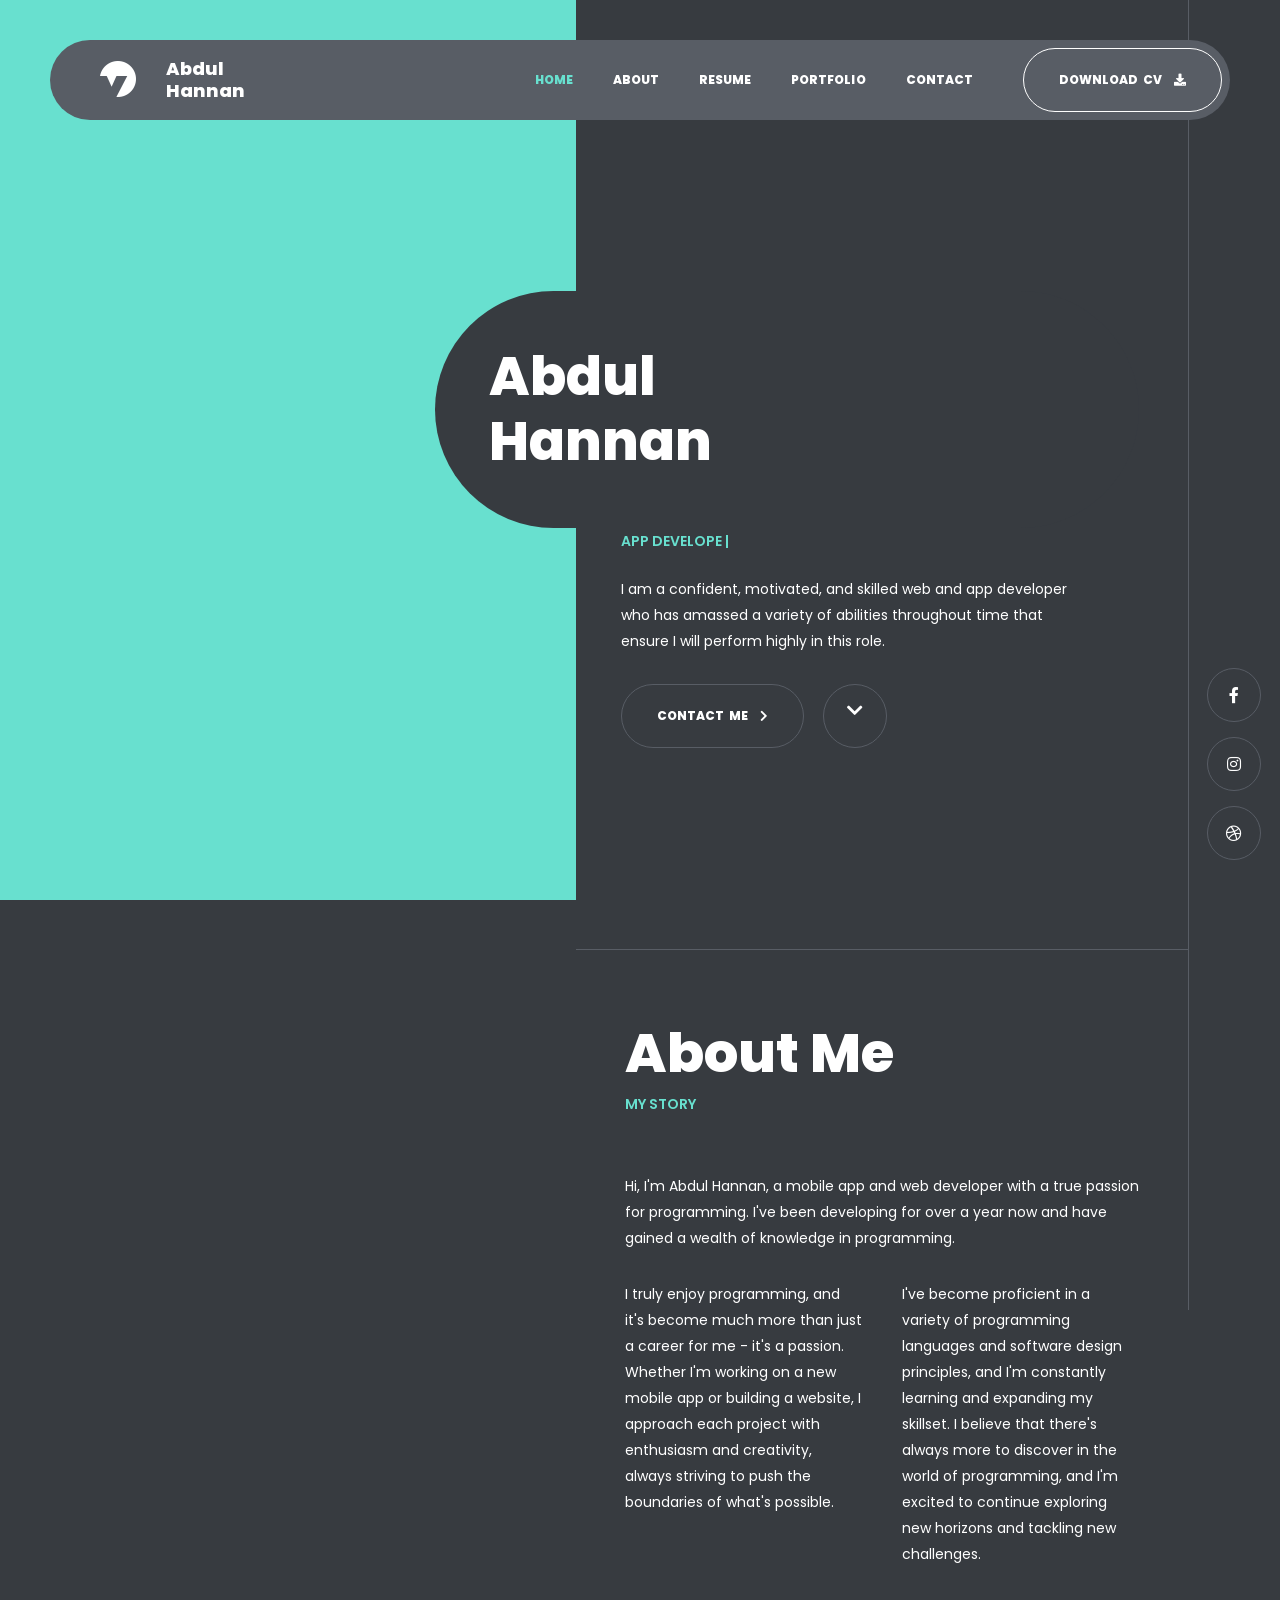
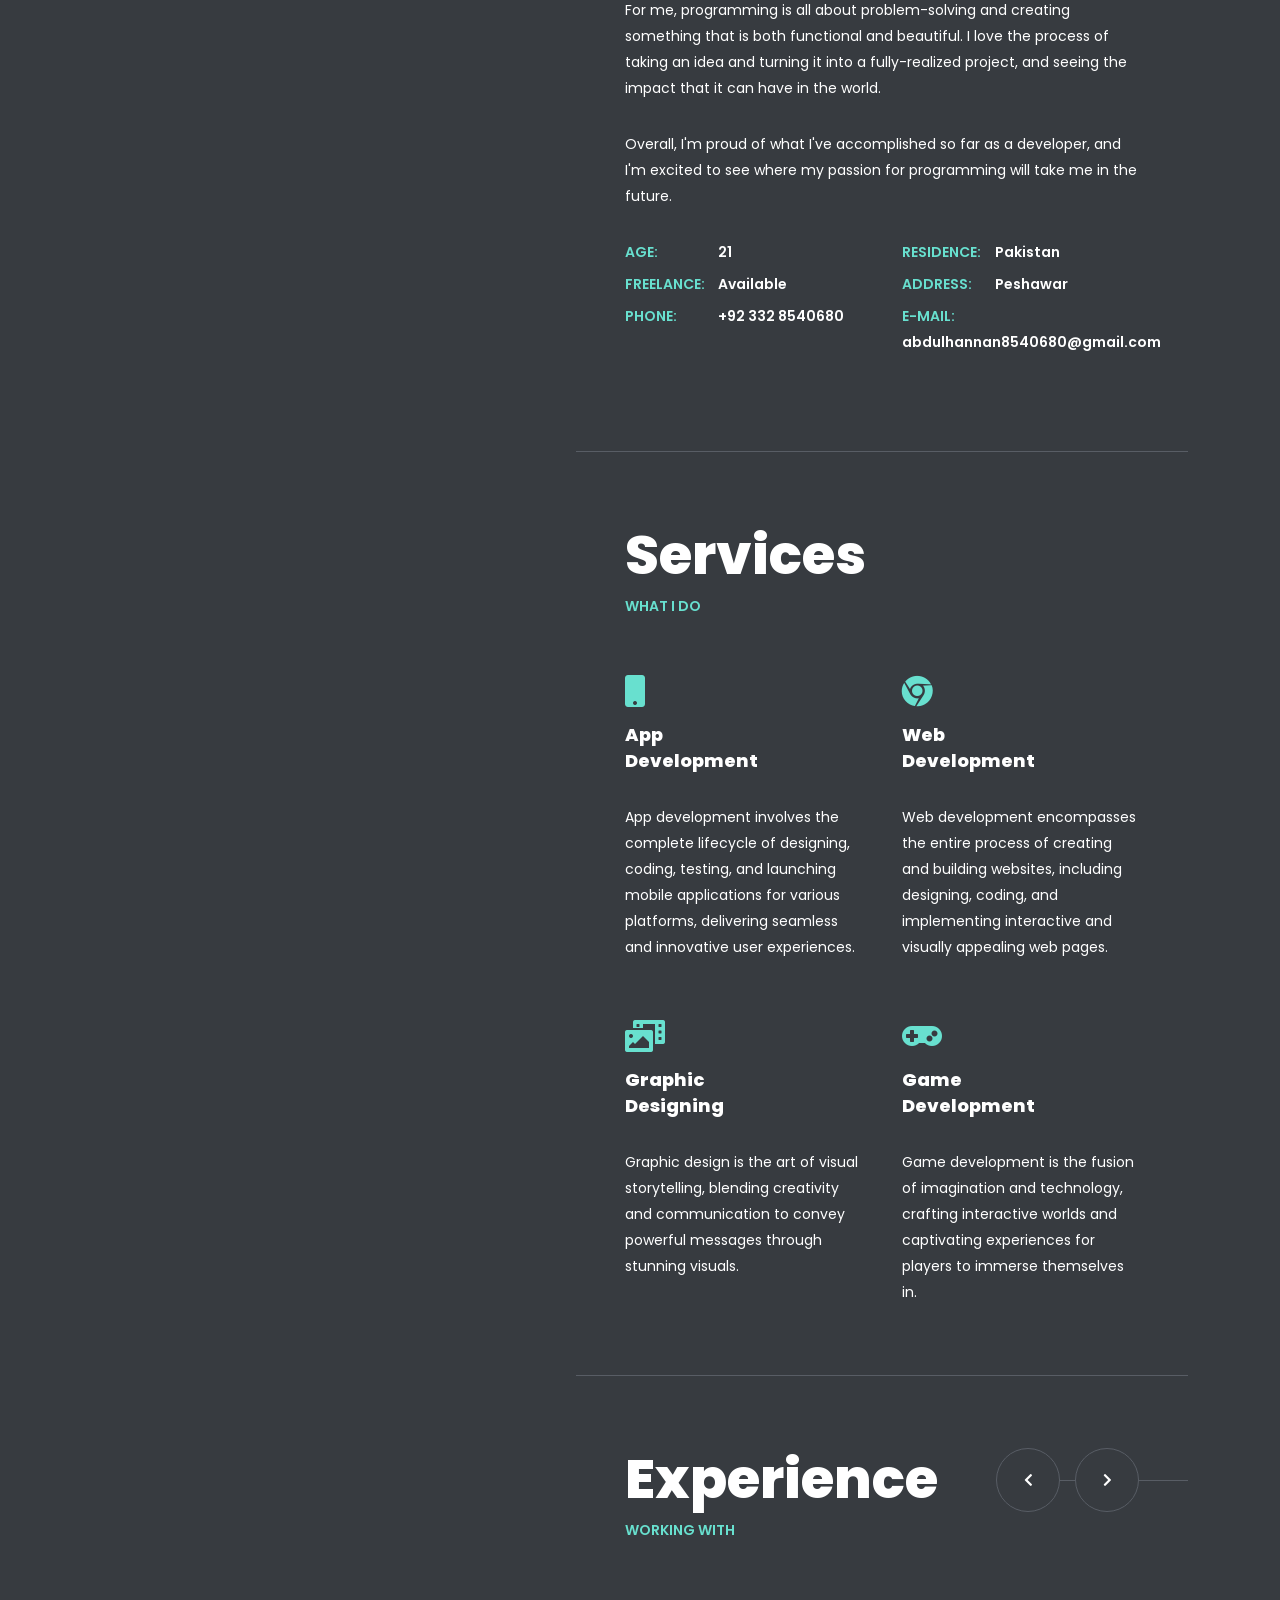
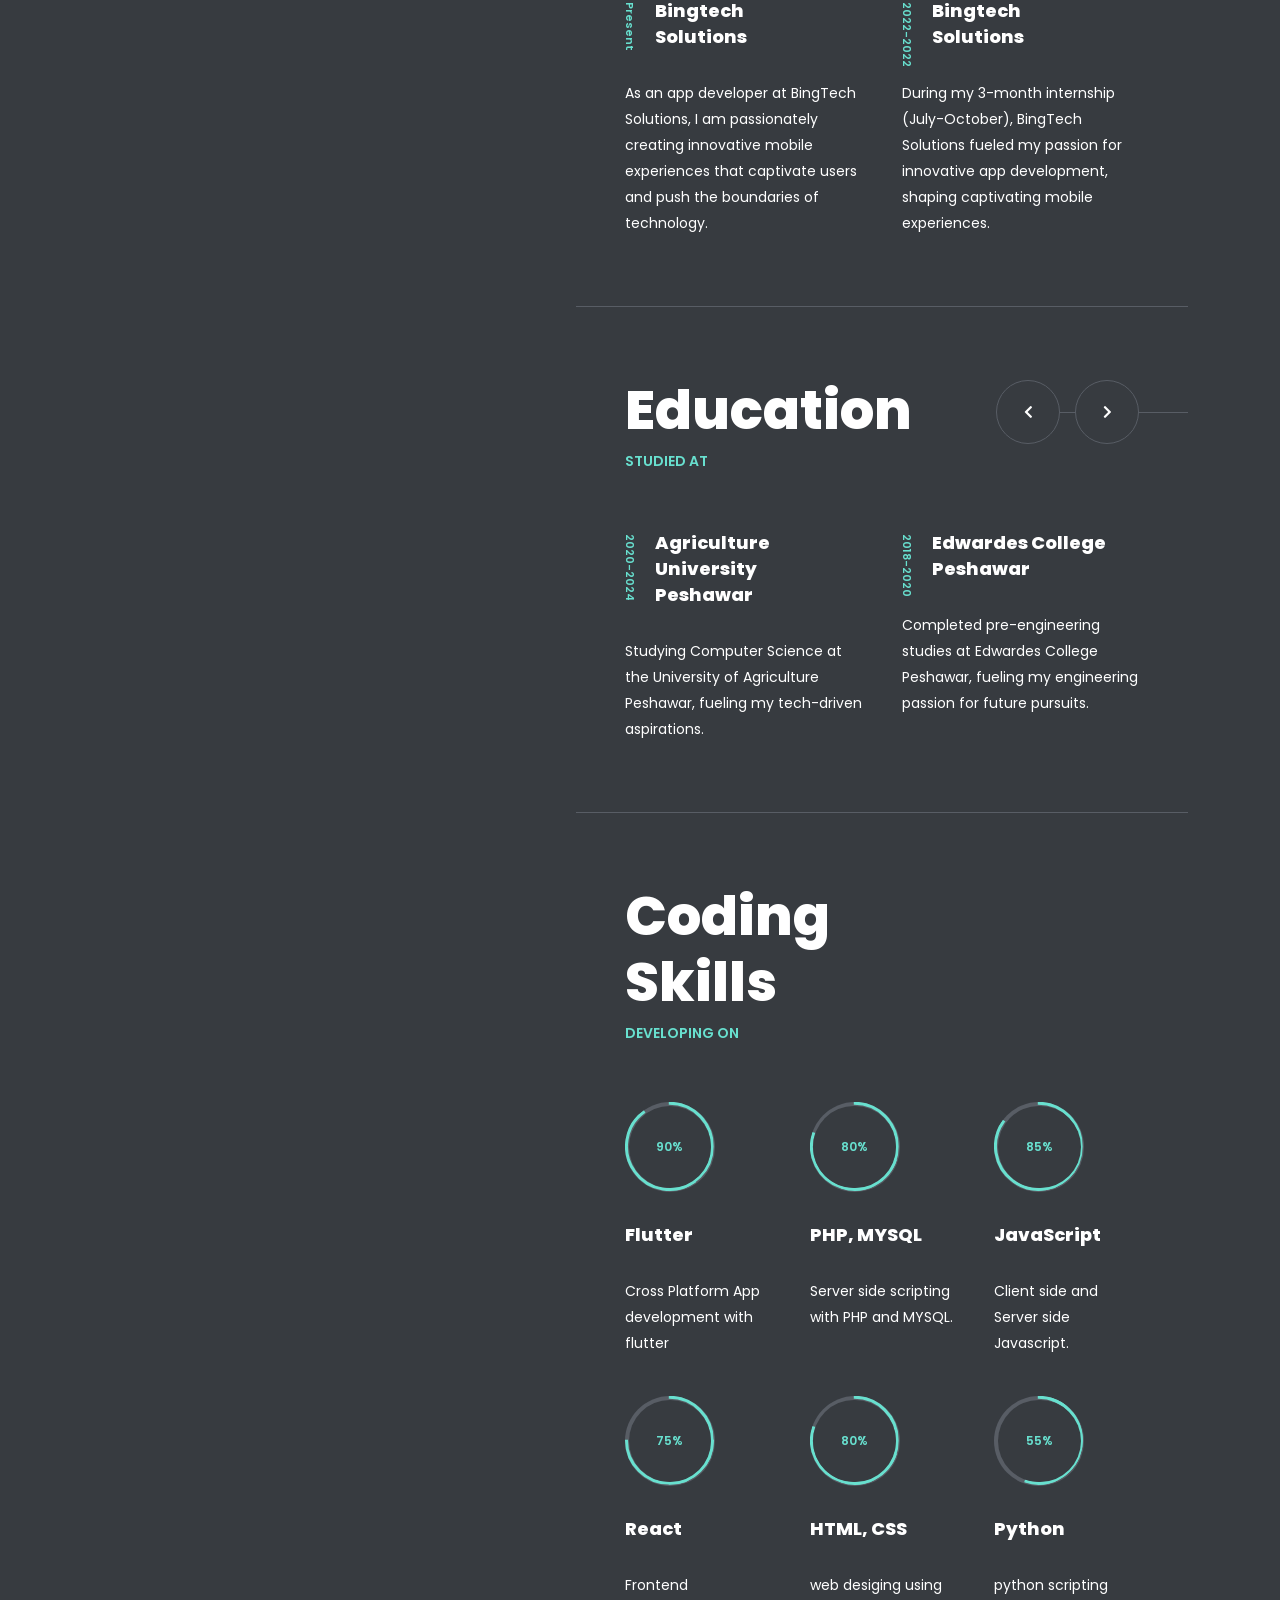
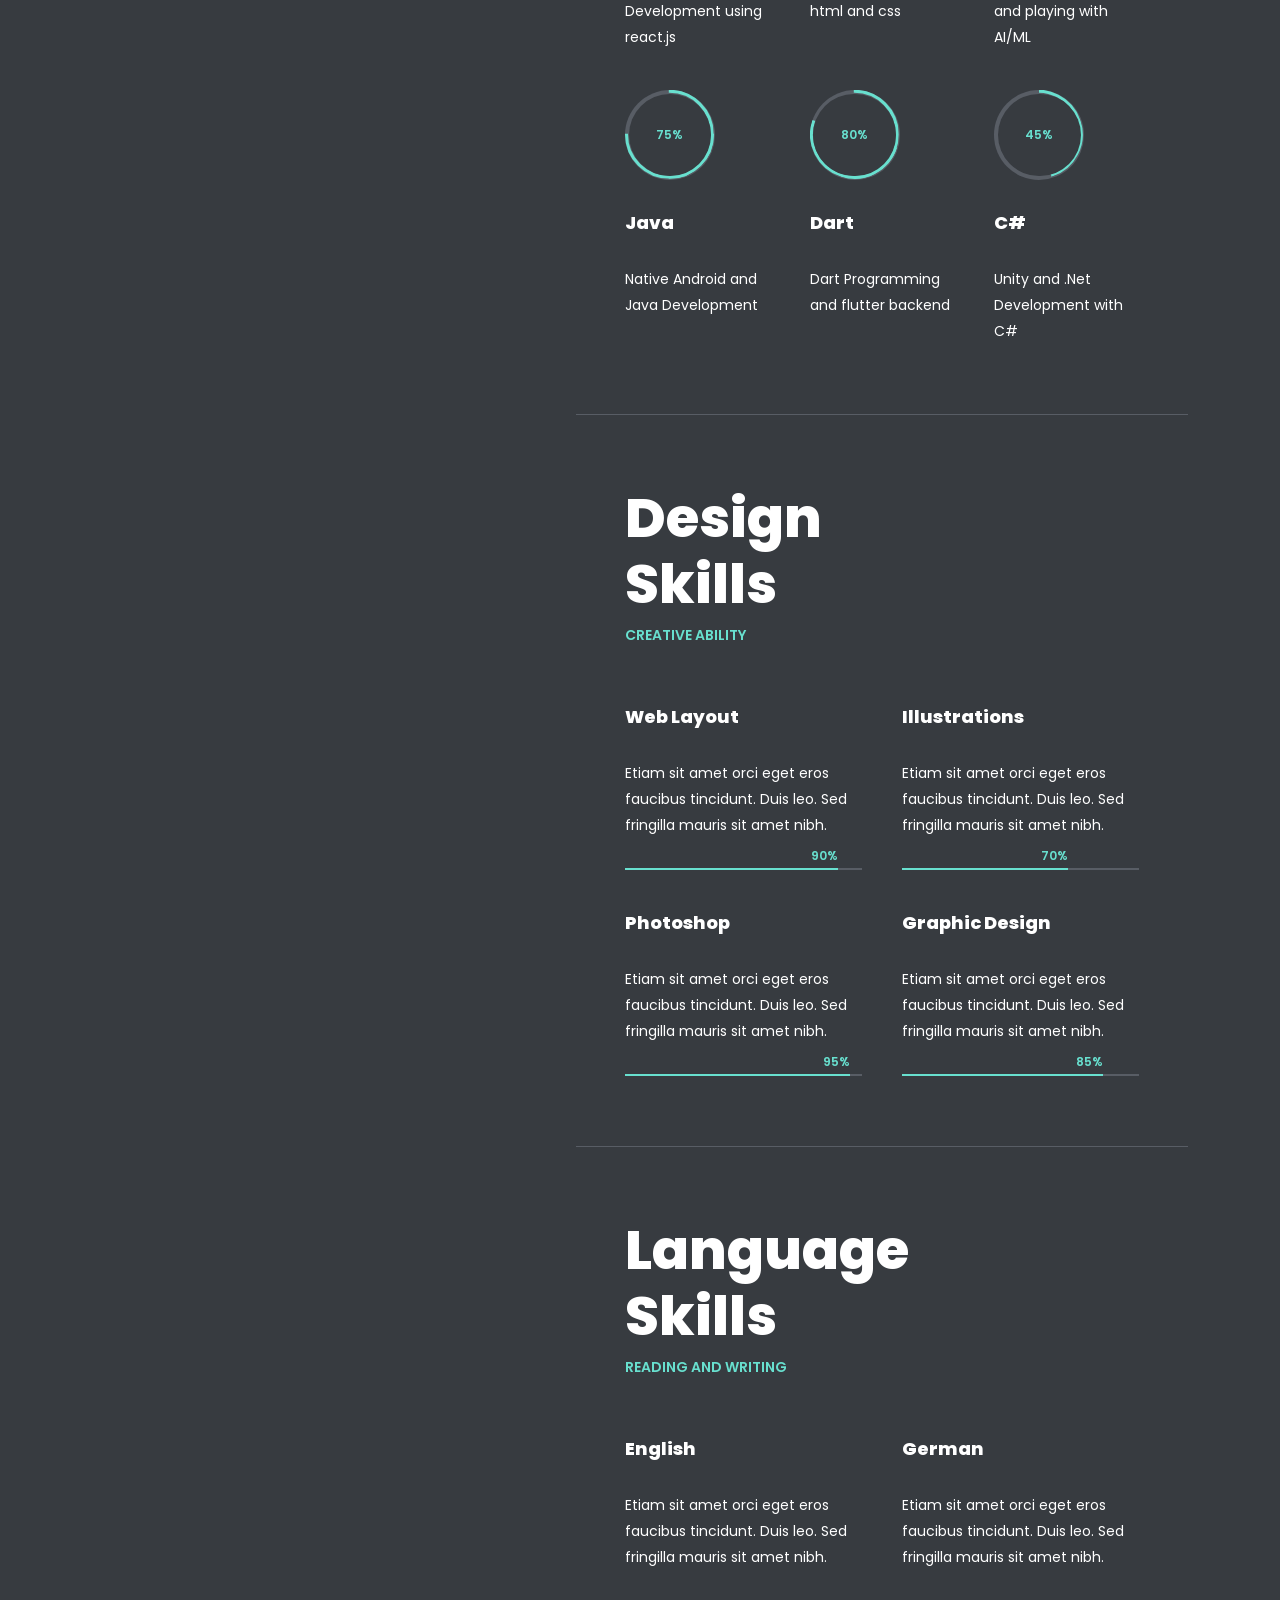
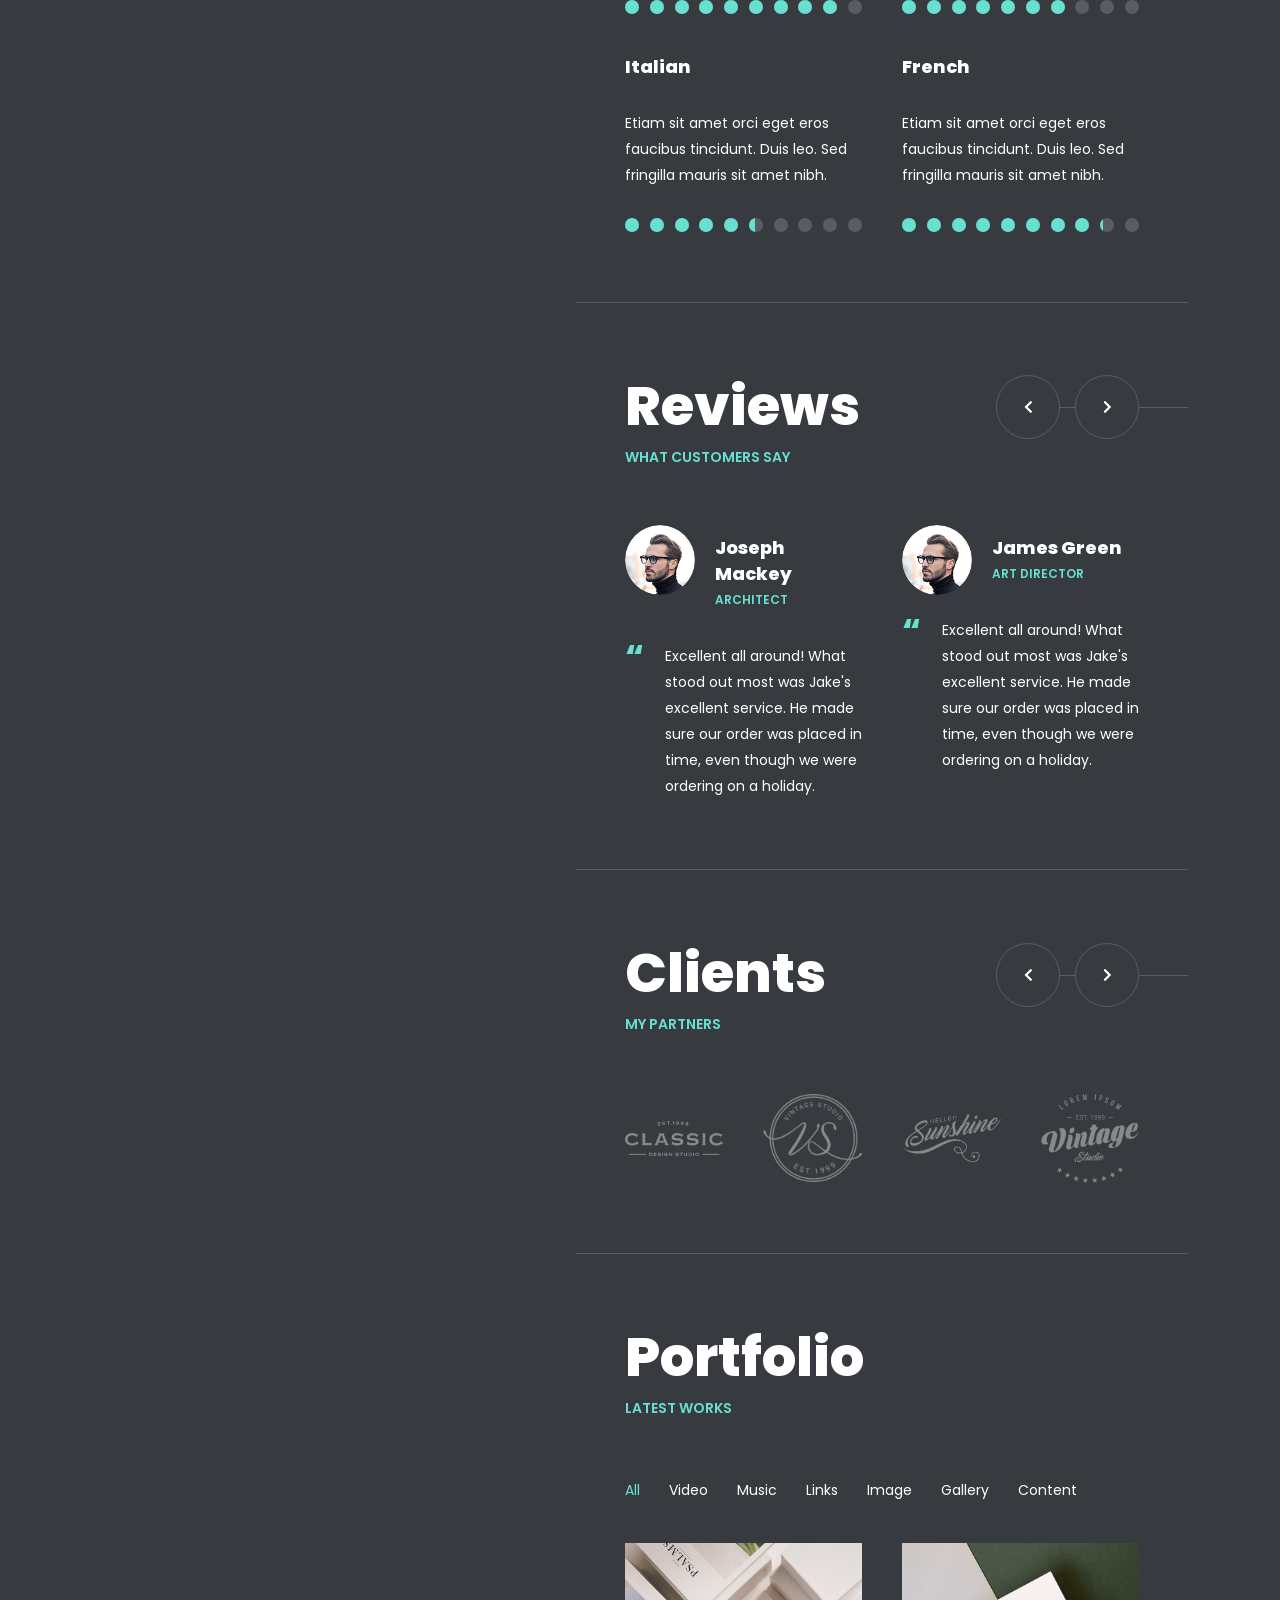
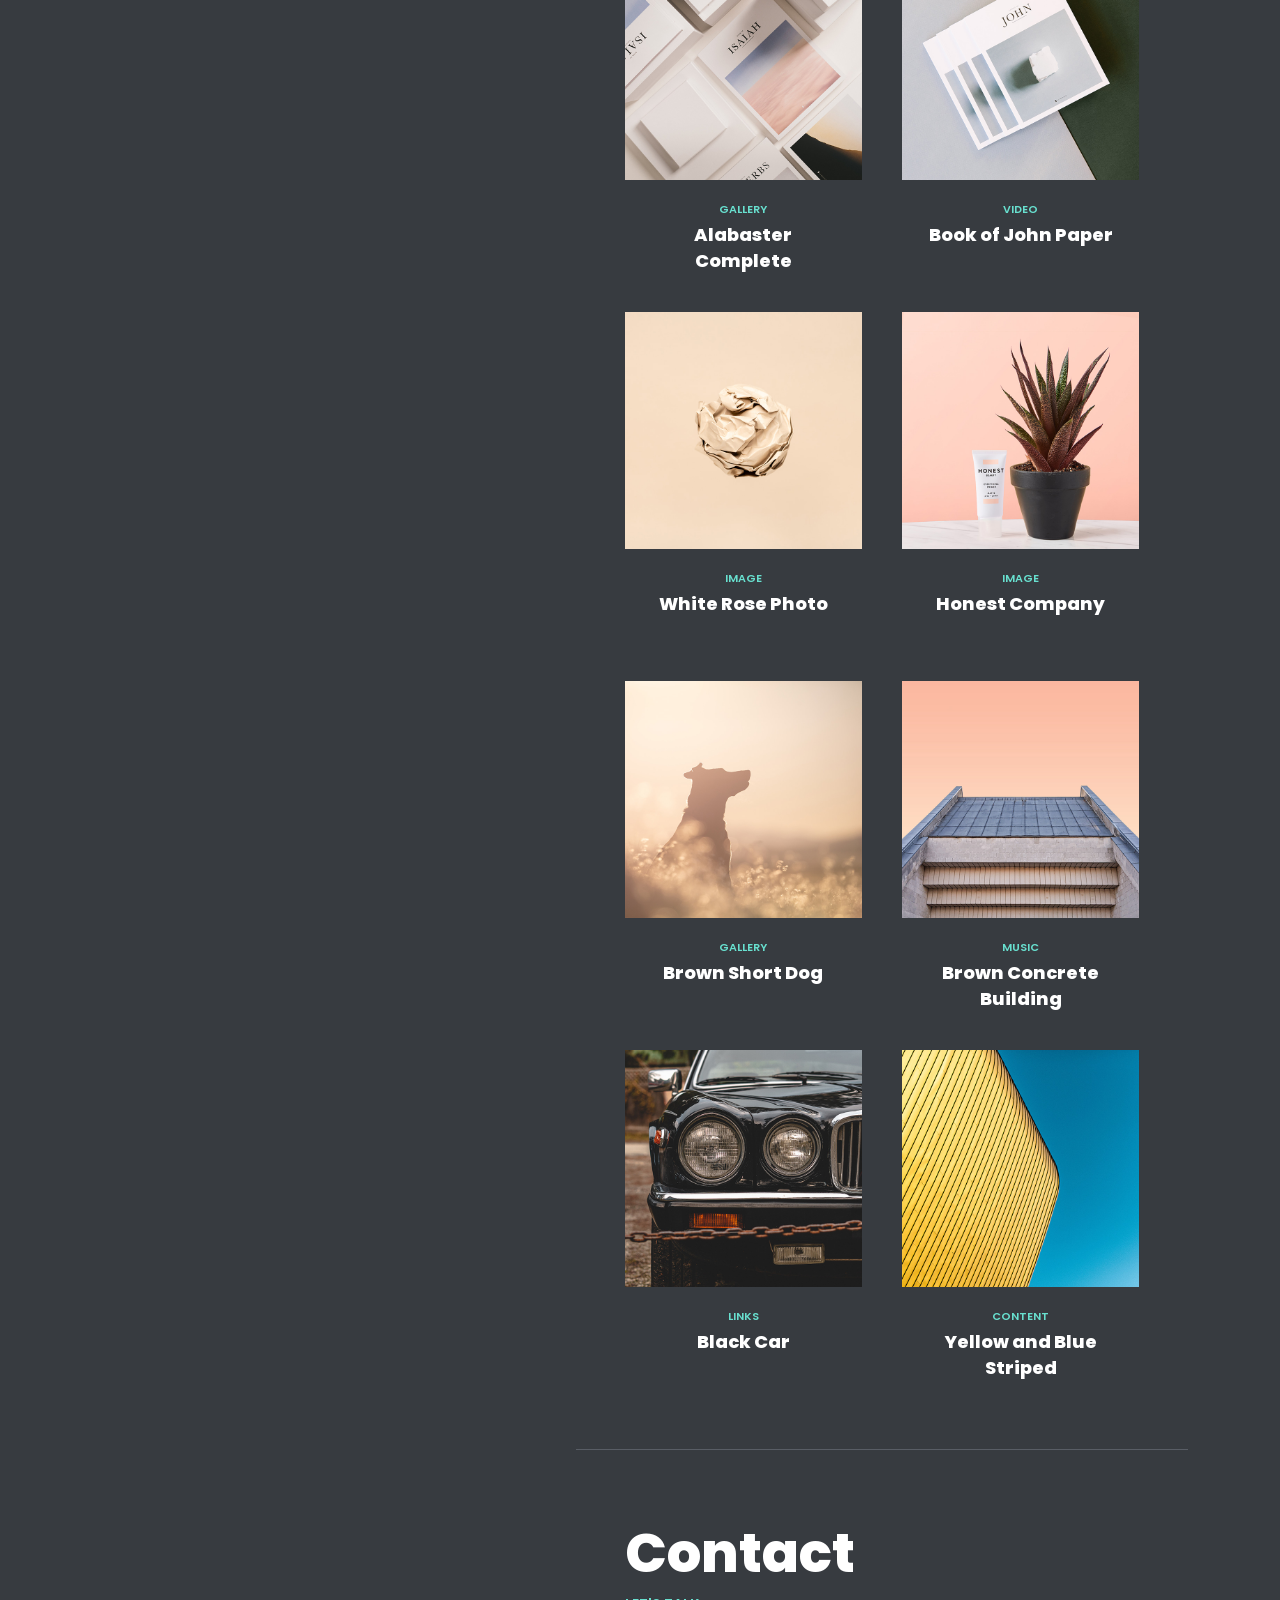
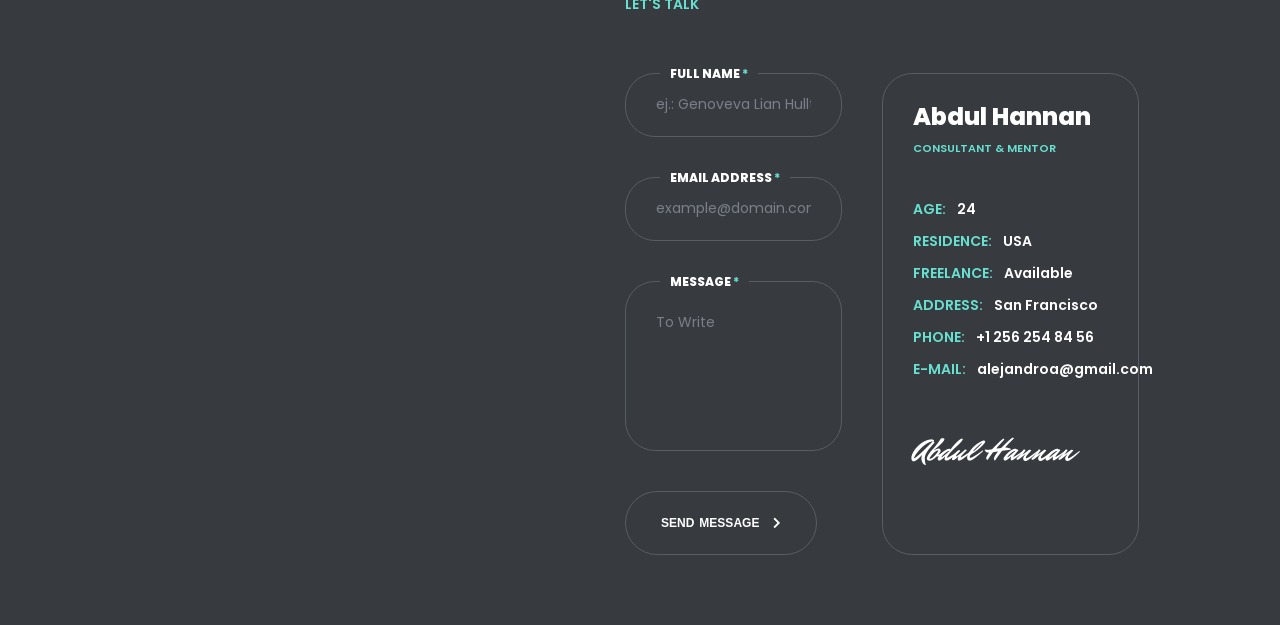
==== index.html @ 1d7d7700 "initial commit" ====
<!doctype html>
<html lang="en-US">
<head>

	<!-- Meta -->
	<meta charset="UTF-8">
	<meta name="viewport" content="width=device-width, initial-scale=1, maximum-scale=1" />
	<meta name="description" content="Abdul Hannan Personal Portfolio" />
	<meta name="keywords" content="flutter, flutter developer, developer, web developer, app developer, abdul hannan, hannan, rocky, rocky khan, resume, personal portfolio, cv, portfolio" />
	<meta name="author" content="Abdul Hannan" />

	<!-- Title -->
	<title>Abdul Hannan - Portfolio</title>

	<!-- Fonts -->
	<link href="https://fonts.googleapis.com/css?family=Poppins:100,100i,200,200i,300,300i,400,400i,500,500i,600,600i,700,700i,800,800i,900,900i&amp;display=swap" rel="stylesheet">
	<link href="https://fonts.googleapis.com/css?family=Mr+Dafoe&amp;display=swap" rel="stylesheet">

	<!-- Styles -->
	<link rel="stylesheet" href="css/basic.css" />
	<link rel="stylesheet" href="css/layout.css" />
	<link rel="stylesheet" href="css/magnific-popup.css" />
	<link rel="stylesheet" href="css/animate.css" />
	<link rel="stylesheet" href="css/jarallax.css" />
	<link rel="stylesheet" href="css/owl.carousel.css" />
	<link rel="stylesheet" href="css/swiper.css" />
	<link rel="stylesheet" href="css/fontawesome.css" />

</head>

<body class="home">

	<!-- Preloader -->
	<div class="preloader">
		<div class="box-1">
			<div class="centrize full-width">
				<div class="vertical-center">
					<div class="spinner">
						<div class="lines"></div>
					</div>
				</div>
			</div>
		</div>
		<div class="box-2"></div>
	</div>

	<!-- Container -->
	<div class="container">

		<!-- Header -->
		<header class="header">

			<!-- logo -->
			<div class="logo">
				<a href="#">
					<img class="logo-img" src="images/logo.png" alt="" />
					<span class="logo-lnk">Abdul <br />Hannan</span>
				</a>
			</div>

			<!-- menu button -->
			<a href="#" class="menu-btn"><span></span></a>

			<!-- download cv button -->
			<a href="#" class="btn download-cv-btn">
				<span class="animated-button"><span>Download CV</span></span>
				<i class="icon fas fa-download"></i>
			</a>

			<!-- header sidebar -->
			<div class="header-sidebar">

				<!-- top menu -->
				<div class="top-menu">
					<div class="top-menu-nav">
						<div class="menu-topmenu-container">
							<ul class="menu">
								<li class="menu-item current-menu-item ">
									<a href="#section-started">
										<span class="animated-button"><span>Home</span></span>
									</a>
								</li>
								<li class="menu-item">
									<a href="#section-about">
										<span class="animated-button"><span>About</span></span>
									</a>
								</li>
								<li class="menu-item">
									<a href="#section-experience">
										<span class="animated-button"><span>Resume</span></span>
									</a>
								</li>
								<li class="menu-item">
									<a href="#section-portfolio">
										<span class="animated-button"><span>Portfolio</span></span>
									</a>
								</li>
								<li class="menu-item">
									<a href="#section-contacts">
										<span class="animated-button"><span>Contact</span></span>
									</a>
								</li>
							</ul>
						</div>
					</div>
				</div>

			</div>

		</header>

		<!-- Wrapper -->
		<div class="wrapper">

			<!-- Background -->
			<div class="background-bg">
				<div class="background-filter">
					<div class="background-img" style="background-image: url(images/man.jpg);"></div>
				</div>
			</div>

			<!-- Section Started -->
			<div class="section started" id="section-started">
				<div class="centrize full-width">
					<div class="vertical-center">

						<!-- title -->
						<h1 class="h-title">
							Abdul <br />Hannan
						</h1>

						<!-- content started -->
						<div class="started-content">

							<!-- subtitle -->
							<div class="h-subtitles">
								<div class="h-subtitle typing-subtitle">
									<p>Consultant and Mentor</p>
									<p>App Developer</p>
									<p>Programmer</p>
									<p>Web Developer</p>
								</div>
								<span class="typed-subtitle"></span>
							</div>

							<!-- text -->
							<div class="h-text">
								I am a confident, motivated, and skilled web and app developer who has amassed a variety of abilities throughout time that ensure I will perform highly in this role.
							</div>

							<!-- button -->
							<a href="#" class="btn">
								<span class="animated-button"><span>Contact Me</span></span>
								<i class="icon fas fa-chevron-right"></i>
							</a>

							<!-- mosue button -->
							<a href="#" class="btn mouse-btn" style="display: none;">
								<i class="icon fas fa-chevron-down"></i>
							</a>

						</div>

					</div>
				</div>
			</div>

			<!-- Section About -->
			<div class="section about" id="section-about">
				<div class="content">

					<!-- title -->
					<div class="titles">
						<div class="title">About Me</div>
						<div class="subtitle">My story</div>
					</div>

					<!-- text -->
					<div class="cols">
						<div class="col col-full">
							<div class="single-post-text">
								<p>
									Hi, I'm Abdul Hannan, a mobile app and web developer with a true passion for programming. I've been developing for over a year now and have gained a wealth of knowledge in programming.
								</p>
							</div>
						</div>
						<div class="col">
							<div class="single-post-text">
								<p>
									I truly enjoy programming, and it's become much more than just a career for me - it's a passion. Whether I'm working on a new mobile app or building a website, I approach each project with enthusiasm and creativity, always striving to push the boundaries of what's possible.
								</p>
							</div>
						</div>
						<div class="col">
							<div class="single-post-text">
								<p>
									I've become proficient in a variety of programming languages and software design principles, and I'm constantly learning and expanding my skillset. I believe that there's always more to discover in the world of programming, and I'm excited to continue exploring new horizons and tackling new challenges.
								</p>
							</div>
						</div>
						<div class="col col-full">
							<div class="single-post-text">
								<p>
									For me, programming is all about problem-solving and creating something that is both functional and beautiful. I love the process of taking an idea and turning it into a fully-realized project, and seeing the impact that it can have in the world.
								</p>
							</div>
						</div>
						<div class="col col-full">
							<div class="single-post-text">
								<p>
									Overall, I'm proud of what I've accomplished so far as a developer, and I'm excited to see where my passion for programming will take me in the future.
								</p>
							</div>
						</div>
					</div>

					<!-- info list -->
					<div class="info-list">
						<ul>
							<li><strong>Age:</strong> 21</li>
							<li><strong>Residence:</strong> Pakistan</li>
							<li><strong>Freelance:</strong> Available</li>
							<li><strong>Address:</strong> Peshawar</li>
							<li><strong>Phone:</strong> +92 332 8540680</li>
							<li><strong>E-mail:</strong> abdulhannan8540680@gmail.com</li>
						</ul>
					</div>

					<div class="clear"></div>
				</div>
			</div>

			<!-- Section Service -->
			<div class="section service" id="section-services">
				<div class="content">

					<!-- title -->
					<div class="titles">
						<div class="title">Services</div>
						<div class="subtitle">What I Do</div>
					</div>

					<!-- services items -->
					<div class="service-items">

						<div class="service-col">
							<div class="service-item">
								<div class="icon"><i class="fas fa-mobile"></i></div>
								<div class="name">App <br />Development</div>
								<div class="single-post-text">
									<p>
										App development involves the complete lifecycle of designing, coding, testing, and launching mobile applications for various platforms, delivering seamless and innovative user experiences.
									</p>
								</div>
							</div>
						</div>

						<div class="service-col">
							<div class="service-item">
								<div class="icon"><i class="icon fab fa-chrome"></i></div>
								<div class="name">Web <br />Development</div>
								<div class="single-post-text">
									<p>
										Web development encompasses the entire process of creating and building websites, including designing, coding, and implementing interactive and visually appealing web pages.
									</p>
								</div>
							</div>
						</div>

						<div class="service-col">
							<div class="service-item">
								<div class="icon"><i class="icon fas fa-photo-video"></i></div>
								<div class="name">Graphic <br />Designing</div>
								<div class="single-post-text">
									<p>
										Graphic design is the art of visual storytelling, blending creativity and communication to convey powerful messages through stunning visuals.
									</p>
								</div>
							</div>
						</div>

						<div class="service-col">
							<div class="service-item">
								<div class="icon"><i class="icon fas fa-gamepad"></i></div>
								<div class="name">Game <br />Development</div>
								<div class="single-post-text">
									<p>
										Game development is the fusion of imagination and technology, crafting interactive worlds and captivating experiences for players to immerse themselves in.
									</p>
								</div>
							</div>
						</div>

					</div>

					<div class="clear"></div>
				</div>
			</div>
			

			<!-- Section Resume -->
			<div class="section resume" id="section-experience">
				<div class="content">

					<!-- title -->
					<div class="titles">
						<div class="title">Experience</div>
						<div class="subtitle">Working with</div>
					</div>

					<!-- resume items -->
					<div class="content-carousel">
						<div class="owl-carousel" data-slidesview="2" data-slidesview_mobile="1">

							<div class="item">
								<div class="resume-item active">
									<div class="date">Present</div>
									<div class="name">Bingtech <br />Solutions</div>
									<div class="single-post-text">
										<p>
											As an app developer at BingTech Solutions, I am passionately creating innovative mobile experiences that captivate users and push the boundaries of technology.
										</p>
									</div>
								</div>
							</div>

							<div class="item">
								<div class="resume-item">
									<div class="date">2022-2022</div>
									<div class="name">Bingtech <br />Solutions</div>
									<div class="single-post-text">
										<p>
											During my 3-month internship (July-October), BingTech Solutions fueled my passion for innovative app development, shaping captivating mobile experiences.
										</p>
									</div>
								</div>
							</div>

						</div>

						<!-- navigation -->
						<div class="navs">
							<span class="prev fas fa-chevron-left"></span>
							<span class="next fas fa-chevron-right"></span>
						</div>

					</div>

				</div>
			</div>

			<!-- Section Resume -->
			<div class="section resume" id="section-education">
				<div class="content">

					<!-- title -->
					<div class="titles">
						<div class="title">Education</div>
						<div class="subtitle">Studied at</div>
					</div>

					<!-- resume items -->
					<div class="content-carousel">
						<div class="owl-carousel" data-slidesview="2" data-slidesview_mobile="1">

							<div class="item">
								<div class="resume-item active">
									<div class="date">2020-2024</div>
									<div class="name">Agriculture University <br />Peshawar</div>
									<div class="single-post-text">
										<p>
											Studying Computer Science at the University of Agriculture Peshawar, fueling my tech-driven aspirations.
										</p>
									</div>
								</div>
							</div>

							<div class="item">
								<div class="resume-item">
									<div class="date">2018-2020</div>
									<div class="name">Edwardes College <br />Peshawar</div>
									<div class="single-post-text">
										<p>
											Completed pre-engineering studies at Edwardes College Peshawar, fueling my engineering passion for future pursuits.
										</p>
									</div>
								</div>
							</div>

							<div class="item">
								<div class="resume-item">
									<div class="date">2018</div>
									<div class="name">Peshawar Model <br />School</div>
									<div class="single-post-text">
										<p>
											Etiam sit amet orci eget eros faucibus tincidunt. Duis leo. Sed fringilla mauris sit amet nibh. Donec sodales sagittis magna.
										</p>
									</div>
								</div>
							</div>

							</div>

						<!-- navigation -->
						<div class="navs">
							<span class="prev fas fa-chevron-left"></span>
							<span class="next fas fa-chevron-right"></span>
						</div>

					</div>

				</div>
			</div>

			<!-- Section Coding Skills -->
			<div class="section skills" id="section-skills-code">
				<div class="content">

					<!-- title -->
					<div class="titles">
						<div class="title">Coding Skills</div>
						<div class="subtitle">Developing on</div>
					</div>

					<!-- skills items-->
					<div class="skills circles">
						<ul>
							<li>
								<div class="progress p90"> <!-- p90 = 90% circle fill color -->
									<div class="percentage"></div>
									<span>90%</span>
								</div>
								<div class="name">Flutter</div>
								<div class="single-post-text">
									<p>
										Cross Platform App development with flutter
									</p>
								</div>
							</li>
							<li>
								<div class="progress p80"> <!-- p75 = 75% circle fill color -->
									<div class="percentage"></div>
									<span>80%</span>
								</div>
								<div class="name">PHP, MYSQL</div>
								<div class="single-post-text">
									<p>
										Server side scripting with PHP and MYSQL.
									</p>
								</div>
							</li>
							<li>
								<div class="progress p85"> <!-- p85 = 85% circle fill color -->
									<div class="percentage"></div>
									<span>85%</span>
								</div>
								<div class="name">JavaScript</div>
								<div class="single-post-text">
									<p>
										Client side and Server side Javascript.
									</p>
								</div>
							</li>
							<li>
								<div class="progress p75"> <!-- p80 = 80% circle fill color -->
									<div class="percentage"></div>
									<span>75%</span>
								</div>
								<div class="name">React</div>
								<div class="single-post-text">
									<p>
										Frontend Development using react.js
									</p>
								</div>
							</li>
							<li>
								<div class="progress p80"> <!-- p95 = 95% circle fill color -->
									<div class="percentage"></div>
									<span>80%</span>
								</div>
								<div class="name">HTML, CSS</div>
								<div class="single-post-text">
									<p>
										web desiging using html and css
									</p>
								</div>
							</li>
							<li>
								<div class="progress p55"> <!-- p90 = 90% circle fill color -->
									<div class="percentage"></div>
									<span>55%</span>
								</div>
								<div class="name">Python</div>
								<div class="single-post-text">
									<p>
										python scripting and playing with AI/ML
									</p>
								</div>
							</li>
							<li>
								<div class="progress p75"> <!-- p90 = 90% circle fill color -->
									<div class="percentage"></div>
									<span>75%</span>
								</div>
								<div class="name">Java</div>
								<div class="single-post-text">
									<p>
										Native Android and Java Development
									</p>
								</div>
							</li>
							<li>
								<div class="progress p80"> <!-- p90 = 90% circle fill color -->
									<div class="percentage"></div>
									<span>80%</span>
								</div>
								<div class="name">Dart</div>
								<div class="single-post-text">
									<p>
										Dart Programming and flutter backend
									</p>
								</div>
							</li>
							<li>
								<div class="progress p45"> <!-- p90 = 90% circle fill color -->
									<div class="percentage"></div>
									<span>45%</span>
								</div>
								<div class="name">C#</div>
								<div class="single-post-text">
									<p>
										Unity and .Net Development with C#
									</p>
								</div>
							</li>
						</ul>
					</div>

				</div>
			</div>

			<!-- Section Design Skills -->
			<div class="section skills" id="section-skills">
				<div class="content">

					<!-- title -->
					<div class="titles">
						<div class="title">Design Skills</div>
						<div class="subtitle">Creative ability</div>
					</div>

					<!-- skills items -->
					<div class="skills percent">
						<ul>
							<li>
								<div class="name">Web Layout</div>
								<div class="single-post-text">
									<p>
										Etiam sit amet orci eget eros faucibus tincidunt. Duis leo. Sed fringilla mauris sit amet nibh.
									</p>
								</div>
								<div class="progress">
									<div class="percentage" style="width: 90%;">
										<span class="percent">90%</span>
									</div>
								</div>
							</li>
							<li>
								<div class="name">Illustrations</div>
								<div class="single-post-text">
									<p>
										Etiam sit amet orci eget eros faucibus tincidunt. Duis leo. Sed fringilla mauris sit amet nibh.
									</p>
								</div>
								<div class="progress">
									<div class="percentage" style="width: 70%;">
										<span class="percent">70%</span>
									</div>
								</div>
							</li>
							<li>
								<div class="name">Photoshop</div>
								<div class="single-post-text">
									<p>
										Etiam sit amet orci eget eros faucibus tincidunt. Duis leo. Sed fringilla mauris sit amet nibh.
									</p>
								</div>
								<div class="progress">
									<div class="percentage" style="width: 95%;">
										<span class="percent">95%</span>
									</div>
								</div>
							</li>
							<li>
								<div class="name">Graphic Design</div>
								<div class="single-post-text">
									<p>
										Etiam sit amet orci eget eros faucibus tincidunt. Duis leo. Sed fringilla mauris sit amet nibh.
									</p>
								</div>
								<div class="progress">
									<div class="percentage" style="width: 85%;">
										<span class="percent">85%</span>
									</div>
								</div>
							</li>
						</ul>
					</div>

				</div>
			</div>

			<!-- Section Languages Skills -->
			<div class="section skills" id="section-skills-lang">
				<div class="content">

					<!-- title -->
					<div class="titles">
						<div class="title">Language Skills</div>
						<div class="subtitle">Reading and writing</div>
					</div>

					<!-- skills items -->
					<div class="skills dotted">
						<ul>
							<li>
								<div class="name">English</div>
								<div class="single-post-text">
									<p>
										Etiam sit amet orci eget eros faucibus tincidunt. Duis leo. Sed fringilla mauris sit amet nibh.
									</p>
								</div>
								<div class="progress">
									<div class="percentage" style="width: 90%;">
										<span class="percent">90%</span>
									</div>
								</div>
							</li>
							<li>
								<div class="name">German</div>
								<div class="single-post-text">
									<p>
										Etiam sit amet orci eget eros faucibus tincidunt. Duis leo. Sed fringilla mauris sit amet nibh.
									</p>
								</div>
								<div class="progress">
									<div class="percentage" style="width: 70%;">
										<span class="percent">70%</span>
									</div>
								</div>
							</li>
							<li>
								<div class="name">Italian</div>
								<div class="single-post-text">
									<p>
										Etiam sit amet orci eget eros faucibus tincidunt. Duis leo. Sed fringilla mauris sit amet nibh.
									</p>
								</div>
								<div class="progress">
									<div class="percentage" style="width: 55%;">
										<span class="percent">55%</span>
									</div>
								</div>
							</li>
							<li>
								<div class="name">French</div>
								<div class="single-post-text">
									<p>
										Etiam sit amet orci eget eros faucibus tincidunt. Duis leo. Sed fringilla mauris sit amet nibh.
									</p>
								</div>
								<div class="progress">
									<div class="percentage" style="width: 85%;">
										<span class="percent">85%</span>
									</div>
								</div>
							</li>
						</ul>
					</div>

				</div>

			</div>

			<!-- Section Testimonials -->
			<div class="section testimonials" id="section-testimonials">
				<div class="content">

					<!-- title -->
					<div class="titles">
						<div class="title">Reviews</div>
						<div class="subtitle">What customers say</div>
					</div>

					<!-- testimonials items -->
					<div class="content-carousel">
						<div class="owl-carousel" data-slidesView="2" data-slidesview_mobile="1">

							<div class="item">
								<div class="reviews-item">
									<div class="image">
										<img src="images/rev1.png" alt="">
									</div>
									<div class="info">
										<div class="name">Joseph Mackey</div>
										<div class="company">Architect</div>
									</div>
									<div class="text">
										Excellent all around! What stood out most was Jake's excellent service. He made sure our order was placed in time, even though we were ordering on a holiday.
									</div>
								</div>
							</div>

							<div class="item">
								<div class="reviews-item">
									<div class="image">
										<img src="images/rev1.png" alt="">
									</div>
									<div class="info">
										<div class="name">James Green</div>
										<div class="company">Art Director</div>
									</div>
									<div class="text">
										Excellent all around! What stood out most was Jake's excellent service. He made sure our order was placed in time, even though we were ordering on a holiday.
									</div>
								</div>
							</div>

							<div class="item">
								<div class="reviews-item">
									<div class="image">
										<img src="images/rev1.png" alt="">
									</div>
									<div class="info">
										<div class="name">Joseph Mackey</div>
										<div class="company">Architect</div>
									</div>
									<div class="text">
										Excellent all around! What stood out most was Jake's excellent service. He made sure our order was placed in time, even though we were ordering on a holiday.
									</div>
								</div>
							</div>

							<div class="item">
								<div class="reviews-item">
									<div class="image">
										<img src="images/rev1.png" alt="">
									</div>
									<div class="info">
										<div class="name">James Green</div>
										<div class="company">Art Director</div>
									</div>
									<div class="text">
										Excellent all around! What stood out most was Jake's excellent service. He made sure our order was placed in time, even though we were ordering on a holiday.
									</div>
								</div>
							</div>

						</div>

						<!-- navigation -->
						<div class="navs">
							<span class="prev fas fa-chevron-left"></span>
							<span class="next fas fa-chevron-right"></span>
						</div>

					</div>

				</div>
			</div>

			<!-- Section Clients -->
			<div class="section clients" id="section-clients">
				<div class="content">

					<!-- title -->
					<div class="titles">
						<div class="title">Clients</div>
						<div class="subtitle">My partners</div>
					</div>

					<!-- clients items -->
					<div class="content-carousel">
						<div class="owl-carousel" data-slidesview="4" data-slidesview_mobile="2">

							<div class="item">
								<div class="clients-item">
									<a target="_blank" href="#">
										<img src="images/client2.png" alt="" />
									</a>
								</div>
							</div>

							<div class="item">
								<div class="clients-item">
									<a target="_blank" href="#">
										<img src="images/client3.png" alt="" />
									</a>
								</div>
							</div>

							<div class="item">
								<div class="clients-item">
									<a target="_blank" href="#">
										<img src="images/client1.png" alt="" />
									</a>
								</div>
							</div>

							<div class="item">
								<div class="clients-item">
									<a target="_blank" href="#">
										<img src="images/client4.png" alt="" />
									</a>
								</div>
							</div>

							<div class="item">
								<div class="clients-item">
									<a target="_blank" href="#">
										<img src="images/client2.png" alt="" />
									</a>
								</div>
							</div>

							<div class="item">
								<div class="clients-item">
									<a target="_blank" href="#">
										<img src="images/client3.png" alt="" />
									</a>
								</div>
							</div>

							<div class="item">
								<div class="clients-item">
									<a target="_blank" href="#">
										<img src="images/client1.png" alt="" />
									</a>
								</div>
							</div>

							<div class="item">
								<div class="clients-item">
									<a target="_blank" href="#">
										<img src="images/client4.png" alt="" />
									</a>
								</div>
							</div>

						</div>

						<!-- navigation -->
						<div class="navs">
							<span class="prev fas fa-chevron-left"></span>
							<span class="next fas fa-chevron-right"></span>
						</div>

					</div>

					<div class="clear"></div>
				</div>
			</div>

			<!-- Works -->
			<div class="section works" id="section-portfolio">
				<div class="content">

					<!-- title -->
					<div class="titles">
						<div class="title">Portfolio</div>
						<div class="subtitle">Latest works</div>
					</div>

					<!-- filter -->
					<div class="filter-menu">
						<div class="filters">
							<div class="btn-group">
								<label data-text="All" class="glitch-effect">
									<input type="radio" name="fl_radio" value=".box-col" />All
								</label>
							</div>
							<div class="btn-group">
								<label data-text="Video">
									<input type="radio" name="fl_radio" value=".f-video" />Video
								</label>
							</div>
							<div class="btn-group">
								<label data-text="Music">
									<input type="radio" name="fl_radio" value=".f-music" />Music
								</label>
							</div>
							<div class="btn-group">
								<label data-text="Links">
									<input type="radio" name="fl_radio" value=".f-links" />Links
								</label>
							</div>
							<div class="btn-group">
								<label data-text="Image">
									<input type="radio" name="fl_radio" value=".f-image" />Image
								</label>
							</div>
							<div class="btn-group">
								<label data-text="Gallery">
									<input type="radio" name="fl_radio" value=".f-gallery" />Gallery
								</label>
							</div>
							<div class="btn-group">
								<label data-text="Content">
									<input type="radio" name="fl_radio" value=".f-content" />Content
								</label>
							</div>

						</div>
					</div>

					<!-- portfolio items -->
					<div class="box-items">

						<div class="box-col f-gallery">
							<div class="box-item">
								<div class="image">
									<a href="#gallery-1" class="has-popup-gallery">
										<img src="images/works/work1.jpg" alt="" />
										<span class="info">
											<span class="centrize full-width">
												<span class="vertical-center">
													<i class="icon fas fa-images"></i>
												</span>
											</span>
										</span>
									</a>
									<div id="gallery-1" class="mfp-hide">
										<a href="images/works/work1.jpg"></a>
										<a href="images/works/work2.jpg"></a>
										<a href="images/works/work3.jpg"></a>
										<a href="images/works/work4.jpg"></a>
									</div>
								</div>
								<div class="desc">
									<div class="category">Gallery</div>
									<a href="#gallery-1" class="name has-popup-gallery">Alabaster Complete Collection</a>
								</div>
							</div>
						</div>

						<div class="box-col f-video">
							<div class="box-item">
								<div class="image">
									<a href="https://youtu.be/S4L8T2kFFck" class="has-popup-video">
										<img src="images/works/work2.jpg" alt="" />
										<span class="info">
											<span class="centrize full-width">
												<span class="vertical-center">
													<i class="icon fas fa-video"></i>
												</span>
											</span>
										</span>
									</a>
								</div>
								<div class="desc">
									<div class="category">Video</div>
									<a href="https://youtu.be/S4L8T2kFFck" class="name has-popup-video">Book of John Paper</a>
								</div>
							</div>
						</div>

						<div class="box-col f-image">
							<div class="box-item">
								<div class="image">
									<a href="images/works/work7.jpg" class="has-popup-image">
										<img src="images/works/work7.jpg" alt="" />
										<span class="info">
											<span class="centrize full-width">
												<span class="vertical-center">
													<i class="icon fas fa-image"></i>
												</span>
											</span>
										</span>
									</a>
								</div>
								<div class="desc">
									<div class="category">Image</div>
									<a href="images/works/work7.jpg" class="name has-popup-image">White Rose Photo</a>
								</div>
							</div>
						</div>

						<div class="box-col f-image">
							<div class="box-item">
								<div class="image">
									<a href="images/works/work4.jpg" class="has-popup-image">
										<img src="images/works/work4.jpg" alt="" />
										<span class="info">
											<span class="centrize full-width">
												<span class="vertical-center">
													<i class="icon fas fa-image"></i>
												</span>
											</span>
										</span>
									</a>
								</div>
								<div class="desc">
									<div class="category">Image</div>
									<a href="images/works/work4.jpg" class="name has-popup-image">Honest Company</a>
								</div>
							</div>
						</div>

						<div class="box-col f-gallery">
							<div class="box-item">
								<div class="image">
									<a href="#gallery-2" class="has-popup-gallery">
										<img src="images/works/work5.jpg" alt="" />
										<span class="info">
											<span class="centrize full-width">
												<span class="vertical-center">
													<i class="icon fas fa-images"></i>
												</span>
											</span>
										</span>
									</a>
									<div id="gallery-2" class="mfp-hide">
										<a href="images/works/work5.jpg"></a>
										<a href="images/works/work2.jpg"></a>
										<a href="images/works/work3.jpg"></a>
										<a href="images/works/work4.jpg"></a>
									</div>
								</div>
								<div class="desc">
									<div class="category">Gallery</div>
									<a href="#gallery-2" class="name has-popup-gallery">Brown Short Dog</a>
								</div>
							</div>
						</div>

						<div class="box-col f-music">
							<div class="box-item">
								<div class="image">
									<a href="https://w.soundcloud.com/player/?visual=true&amp;url=http%3A%2F%2Fapi.soundcloud.com%2Ftracks%2F221650664&amp;show_artwork=true" class="has-popup-music">
										<img src="images/works/work6.jpg" alt="" />
										<span class="info">
											<span class="centrize full-width">
												<span class="vertical-center">
													<i class="icon fas fa-music"></i>
												</span>
											</span>
										</span>
									</a>
								</div>
								<div class="desc">
									<div class="category">Music</div>
									<a href="https://w.soundcloud.com/player/?visual=true&amp;url=http%3A%2F%2Fapi.soundcloud.com%2Ftracks%2F221650664&amp;show_artwork=true" class="name has-popup-music">Brown Concrete Building</a>
								</div>
							</div>
						</div>

						<div class="box-col f-links">
							<div class="box-item">
								<div class="image">
									<a href="https://beshley.com/" class="has-popup-link" target="_blank">
										<img src="images/works/work3.jpg" alt="" />
										<span class="info">
											<span class="centrize full-width">
												<span class="vertical-center">
													<i class="icon fas fa-link"></i>
												</span>
											</span>
										</span>
									</a>
								</div>
								<div class="desc">
									<div class="category">Links</div>
									<a href="https://beshley.com/" class="name has-popup-link">Black Car</a>
								</div>
							</div>
						</div>

						<div class="box-col f-content">
							<div class="box-item">
								<div class="image">
									<a href="#popup-1" class="has-popup-media">
										<img src="images/works/work8.jpg" alt="" />
										<span class="info">
											<span class="centrize full-width">
												<span class="vertical-center">
													<i class="icon fas fa-plus"></i>
												</span>
											</span>
										</span>
									</a>
								</div>
								<div class="desc">
									<div class="category">Content</div>
									<a href="#popup-1" class="name has-popup-media">Yellow and Blue Striped</a>
								</div>
								<div id="popup-1" class="popup-box mfp-fade mfp-hide">
									<div class="content">
										<div class="image">
											<img src="images/works/work8.jpg" alt="">
										</div>
										<div class="desc">
											<div class="category">Content</div>
											<h4>Yellow and Blue Striped</h4>
											<p>
												Consul latine iudicabit eu vel. Cu has animal eruditi voluptatibus. Eu volumus explicari sed. Mel mutat vituperata
												suscipiantur et, et fabellas explicari adipiscing quo, no mucius euismod vis. Cu vim quem quod cibo.
											</p>
											<a href="#" class="btn">
												<span class="animated-button"><span>View Project</span></span>
												<i class="icon fas fa-chevron-right"></i>
											</a>
										</div>
									</div>
								</div>
							</div>
						</div>

					</div>

					<div class="clear"></div>
				</div>
			</div>

			<!-- Section Contacts Info >-->
			<div class="section contacts" id="section-contacts">
				<div class="content">

					<!-- title -->
					<div class="titles">
						<div class="title">Contact</div>
						<div class="subtitle">Let's talk</div>
					</div>

					<!-- contact form -->
					<div class="contact-form">
						<form id="cform" method="post">
							<div class="group-val">
								<div class="label">Full name <strong>*</strong></div>
   								<input type="text" name="name" placeholder="ej.: Genoveva Lian Hullt" />
							</div>
							<div class="group-val">
								<div class="label">Email address <strong>*</strong></div>
								<input type="email" name="email" placeholder="example@domain.com" />
							</div>
							<div class="group-val">
								<div class="label">Message <strong>*</strong></div>
								<textarea name="message" placeholder="To Write"></textarea>
							</div>
							<div class="group-bts">
								<button type="submit" class="btn">
									<span class="animated-button"><span>Send Message</span></span>
									<i class="icon fas fa-chevron-right"></i>
								</button>
							</div>
						</form>
						<div class="alert-success">
							<p>Thanks, your message is sent successfully.</p>
						</div>
					</div>

					<!-- contact info -->
					<div class="contact-info">
						<div class="name">Abdul Hannan</div>
						<div class="subname">Consultant & Mentor</div>
						<div class="info-list">
							<ul>
								<li><strong>Age:</strong> 24</li>
								<li><strong>Residence:</strong> USA</li>
								<li><strong>Freelance:</strong> Available</li>
								<li><strong>Address:</strong> San Francisco</li>
								<li><strong>Phone:</strong> +1 256 254 84 56</li>
								<li><strong>E-mail:</strong> alejandroa@gmail.com</li>
							</ul>
						</div>
						<div class="author">Abdul Hannan</div>
					</div>

					<div class="clear"></div>
				</div>
			</div>

		</div>

		<!-- Footer -->
		<footer class="footer">
			<div class="socials">
				<a target="_blank" href="https://www.facebook.com/">
					<i class="icon fab fa-facebook-f"></i>
				</a>
				<a target="_blank" href="https://www.instagram.com/">
					<i class="icon fab fa-instagram"></i>
				</a>
				<a target="_blank" href="https://dribbble.com/">
					<i class="icon fab fa-dribbble"></i>
				</a>
			</div>
		</footer>

	</div>

	<!-- bslthemes.com buttons html begin -->
  <div class="bsl-popup" data-theme="myour" data-category="html">
    <div class="bsl-popup__buttons"></div>
    <div class="bsl-popup__content bsl-popup__content-related">
      <div class="bsl-popup__menu"></div>
      <div class="bsl-popup__tabs">
        <div class="bsl-popup__tab bsl-popup__tab-demo"></div>
        <div class="bsl-popup__tab bsl-popup__tab-all"></div>
        <div class="bsl-popup__tab bsl-popup__tab-related"></div>
				<div class="bsl-popup__tab bsl-popup__tab-version"></div>
      </div>
    </div>
    <div class="bsl-popup__content bsl-popup__content-help"></div>
  </div>
  <!-- bslthemes.com buttons html end -->

	<!-- Scripts -->
	<script src="js/jquery.min.js"></script>
	<script src="js/velocity.min.js"></script>
	<script src="js/jquery.validate.js"></script>
	<script src="js/magnific-popup.js"></script>
	<script src="js/typed.js"></script>
	<script src="js/jarallax.js"></script>
	<script src="js/jarallax-video.js"></script>
	<script src="js/jarallax-element.js"></script>
	<script src="js/imagesloaded.pkgd.js"></script>
	<script src="js/isotope.pkgd.js"></script>
	<script src="js/owl.carousel.js"></script>
	<script src="js/swiper.js"></script>
	<script src="js/scripts.min.js"></script>

	<!-- bslthemes.com buttons assets begin -->
	<link rel="stylesheet" href="../../bslthms-advanced-btns/assets/style.css">
  <script src="../../bslthms-advanced-btns/assets/script.js"></script>
	<!-- bslthemes.com buttons assets end -->

</body>
</html>
---- css/basic.css ----
/* TABLE OF CONTENTS
	- Basic
	- Preloader
	- Container
	- Columns
	- Typography
	- Links
	- Buttons
	- Forms
	- Lists
	- Code
	- Tables
	- Alignment
	- Text Formating
	- Blockquote
	- Animations
*/

/* - Basic */
html {
	margin-right: 0 !important;
}


body {
	margin: 0;
	padding: 0;
	border: none;
	font-family: "Poppins";
	font-size: 14px;
	line-height: 26px;
	color: #fff;
	background: #373b40;
	letter-spacing: 0;
	font-weight: 400;
	-webkit-font-smoothing: antialiased;
	-moz-osx-font-smoothing: grayscale;
	text-rendering: optimizeLegibility;
}


* {
	box-sizing: border-box;
	-webkit-box-sizing: border-box;
}


.clear {
	clear: both;
}


/* - Preloader */
.preloader {
	position: fixed;
	width: 100%;
	height: 0;
	z-index: 999;
}

.preloader .box-1, .preloader .box-2 {
	position: absolute;
	left: 0;
	top: 0;
	width: 100%;
	height: 100vh;
	background: #68e0cf;
}

.preloader .box-2 {
	background: #373b40;
}

.preloader .spinner {
	margin: -40px 0 0 -5px;
	position: absolute;
	top: 50%;
	left: 50%;
	width: 10px;
	height: 80px;
}

.preloader .spinner .lines {
	position: absolute;
	width: 10px;
	height: 80px;
}

.preloader .spinner .lines:before, .preloader .spinner .lines:after {
	content: '';
	position: absolute;
	width: 10px;
	height: 80px;
	background: #FFF;
	clip: rect(0, 0, 20px, 0);
	-webkit-clip: rect(0, 0, 20px, 0);
}

.preloader .spinner .lines:before {
	left: 0;
	animation: loading 2s cubic-bezier(0.165, 0.85, 0.45, 1) 0s infinite;
}

.preloader .spinner .lines:after {
	left: 15px;
	background: #68e0cf;
	animation: loading 2s cubic-bezier(0.165, 0.85, 0.45, 1) 0.5s infinite;
}


/* - Container */
.container {
	margin: 0;
	position: relative;
	overflow: hidden;
}


.wrapper {
	position: relative;
	margin-top: 50px;
	margin-left: 45%;
	margin-right: 92px;
}


.wrapper:before {
	content: '';
	position: fixed;
	left: 45%;
	right: 92px;
	top: 0;
	height: 40px;
	background: #373b40;
	z-index: 13;
}


@media (max-width: 1199px) {
	.wrapper {
		position: relative;
		margin-top: 0;
		margin-left: 0;
		margin-right: 0;
	}


	.wrapper:before {
		display: none;
	}

}

/* - Columns */
.cols {
	margin: 0 -20px;
	position: relative;
}

.cols .col {
	margin-bottom: 30px;
	padding: 0 20px;
	float: left;
	width: 50%;
}

.cols .col.col-full {
	width: 100%;
}


@media (max-width: 720px) {
	.cols .col {
		width: 100%;
	}

}

.cols:after {
	content: '';
	display: block;
	clear: both;
}


.cols .col.col-sm {
	width: 25%;
}


@media (max-width: 720px) {
	.cols .col.col-sm {
		width: 100%;
	}

}

.cols .col.col-lg {
	width: 75%;
}


@media (max-width: 720px) {
	.cols .col.col-lg {
		width: 100%;
	}

}

.single-post-text > *:first-child {
	margin-top: 0;
}

.single-post-text > *:last-child {
	margin-bottom: 0;
}


/* - Typography */
h1,
h2,
h3,
h4,
h5,
h6 {
	font-weight: 700;
	font-family: "Poppins";
	margin: 0;
	margin-top: 30px;
	margin-bottom: 30px;
	color: #141414;
}


h1 {
	font-size: 34px;
}


h2 {
	font-size: 30px;
}


h3 {
	font-size: 26px;
}


h4 {
	font-size: 22px;
}


h5 {
	font-size: 18px;
}


h6 {
	font-size: 12px;
}


p {
	font-size: 14px;
	padding: 0;
	margin: 30px 0;
}


strong {
	font-weight: 700;
}


@media screen and (max-width: 720px) {
	h1 {
		font-size: 24px;
	}


	h2 {
		font-size: 20px;
	}


	h3 {
		font-size: 18px;
	}


	h4 {
		font-size: 14px;
	}


	h5 {
		font-size: 12px;
	}


	h6 {
		font-size: 13px;
	}


	p {
		margin: 20px 0;
	}

}

/* - Links */
a {
	color: #FFF;
	text-decoration: underline;
	outline: none;
}


a:hover {
	text-decoration: none;
	color: #68e0cf;
}


/* - Buttons */
.animated-button {
	position: relative;
	top: -1px;
	display: inline-block;
	vertical-align: middle;
	line-height: 16px;
}

.animated-button span {
	position: relative;
	overflow: hidden;
	display: block;
	text-shadow: 0 16px 0 #68e0cf;
}

.animated-button span em {
	min-width: 5px;
	display: inline-block;
	vertical-align: middle;
	font-style: normal;
	backface-visibility: hidden;
	transition: transform 0.3s ease;
	-moz-transition: transform 0.3s ease;
	-webkit-transition: transform 0.3s ease;
	-o-transition: transform 0.3s ease;
	transform: translateY(0);
	-webkit-transform: translateY(0);
	-moz-transform: translateY(0);
	-o-transform: translateY(0);
}

.animated-button span em:nth-child(1) {
	transition-delay: 0.025s;
}

.animated-button span em:nth-child(2) {
	transition-delay: 0.05s;
}

.animated-button span em:nth-child(3) {
	transition-delay: 0.075s;
}

.animated-button span em:nth-child(4) {
	transition-delay: 0.1s;
}

.animated-button span em:nth-child(5) {
	transition-delay: 0.125s;
}

.animated-button span em:nth-child(6) {
	transition-delay: 0.15s;
}

.animated-button span em:nth-child(7) {
	transition-delay: 0.175s;
}

.animated-button span em:nth-child(8) {
	transition-delay: 0.2s;
}

.animated-button span em:nth-child(9) {
	transition-delay: 0.225s;
}

.animated-button span em:nth-child(10) {
	transition-delay: 0.25s;
}

.animated-button span em:nth-child(11) {
	transition-delay: 0.275s;
}


a.btn,
.btn,
.single-post-text input[type="submit"],
button {
	padding: 0 35px;
	position: relative;
	overflow: hidden;
	display: inline-block;
	vertical-align: middle;
	height: 64px;
	line-height: 62px;
	text-align: center;
	font-size: 12px;
	color: #FFF;
	font-weight: 800;
	text-decoration: none;
	text-transform: uppercase;
	background: transparent;
	border: 1px solid #585d65;
	cursor: pointer;
	border-radius: 64px;
	-moz-border-radius: 64px;
	-webkit-border-radius: 64px;
	-khtml-border-radius: 64px;
	transition: 1s all cubic-bezier(0.165, 0.85, 0.45, 1) 0s;
	-moz-transition: 1s all cubic-bezier(0.165, 0.85, 0.45, 1) 0s;
	-webkit-transition: 1s all cubic-bezier(0.165, 0.85, 0.45, 1) 0s;
	-o-transition: 1s all cubic-bezier(0.165, 0.85, 0.45, 1) 0s;
}

a.btn:hover,
.btn:hover,
.single-post-text input[type="submit"]:hover,
button:hover {
	border-color: #68e0cf;
}

a.btn:hover .animated-button em,
.btn:hover .animated-button em,
.single-post-text input[type="submit"]:hover .animated-button em,
button:hover .animated-button em {
	transform: translateY(calc(16px * -1));
}

a.btn:hover .icon,
.btn:hover .icon,
.single-post-text input[type="submit"]:hover .icon,
button:hover .icon {
	color: #68e0cf;
	transform: translateX(6px);
	-webkit-transform: translateX(6px);
	-moz-transform: translateX(6px);
	-o-transform: translateX(6px);
}


a.btn .icon,
.btn .icon,
button .icon {
	margin-left: 10px;
	transition: 1s all cubic-bezier(0.165, 0.85, 0.45, 1) 0s;
	-moz-transition: 1s all cubic-bezier(0.165, 0.85, 0.45, 1) 0s;
	-webkit-transition: 1s all cubic-bezier(0.165, 0.85, 0.45, 1) 0s;
	-o-transition: 1s all cubic-bezier(0.165, 0.85, 0.45, 1) 0s;
}


/* - Forms */
input,
textarea {
	padding: 0 30px;
	display: block;
	font-family: "Poppins";
	font-size: 14px;
	height: 64px;
	width: 100%;
	color: #FFF;
	background: none !important;
	border: 1px solid #585d65;
	resize: none;
	outline: 0;
	border-radius: 30px;
	-moz-border-radius: 30px;
	-webkit-border-radius: 30px;
	-khtml-border-radius: 30px;
	transition: all 0.3s ease 0s;
	-moz-transition: all 0.3s ease 0s;
	-webkit-transition: all 0.3s ease 0s;
	-o-transition: all 0.3s ease 0s;
}


input:focus,
textarea:focus,
button:focus {
	color: #FFF;
}


textarea {
	height: 170px;
	padding-top: 30px;
	padding-bottom: 30px;
	resize: none;
}


label,
legend {
	display: block;
	padding-bottom: 10px;
	font-family: "Poppins";
	font-size: 13px;
}


fieldset {
	border-width: 0;
	padding: 0;
}


input[type="checkbox"],
input[type="radio"] {
	display: inline;
}


::-webkit-input-placeholder {
	color: #7a7f88;
}


:-moz-placeholder {
	color: #7a7f88;
}


::-moz-placeholder {
	color: #7a7f88;
}


:-ms-input-placeholder {
	color: #7a7f88;
}


input:focus::-webkit-input-placeholder,
textarea:focus::-webkit-input-placeholder {
	color: #FFF;
}


input:focus:-moz-placeholder,
textarea:focus:-moz-placeholder {
	color: #FFF;
}


input:focus::-moz-placeholder,
textarea:focus::-moz-placeholder {
	color: #FFF;
}


input:focus:-ms-input-placeholder,
textarea:focus:-ms-input-placeholder {
	color: #FFF;
}


input.error,
textarea.error,
input.wpcf7-not-valid,
textarea.wpcf7-not-valid {
	border-bottom: 1px solid red !important;
}


label.error,
.wpcf7-not-valid-tip {
	display: none !important;
}


input.error::-moz-placeholder,
textarea.error::-moz-placeholder,
input.wpcf7-not-valid::-moz-placeholder,
textarea.wpcf7-not-valid::-moz-placeholder {
	color: red;
}


input.error:-moz-placeholder,
textarea.error:-moz-placeholder,
input.wpcf7-not-valid:-moz-placeholder,
textarea.wpcf7-not-valid:-moz-placeholder {
	color: red;
}


input.error:-ms-input-placeholder,
textarea.error:-ms-input-placeholder,
input.wpcf7-not-valid:-ms-input-placeholder,
textarea.wpcf7-not-valid:-ms-input-placeholder {
	color: red;
}


input.error::-webkit-input-placeholder,
textarea.error::-webkit-input-placeholder,
input.wpcf7-not-valid::-webkit-input-placeholder,
textarea.wpcf7-not-valid::-webkit-input-placeholder {
	color: red;
}


div.wpcf7-response-output {
	margin: 0;
}


input[type="checkbox"],
input[type="radio"] {
	display: inline;
}


input[type="checkbox"], input[type="radio"] {
	width: auto;
	height: auto;
	margin-bottom: 10px;
	margin-right: 0;
	margin-left: 0;
}


input[type="checkbox"] {
	-webkit-appearance: checkbox;
}


input[type="radio"] {
	-webkit-appearance: radio;
}


input[type="text"],
input[type="email"],
input[type="tel"],
input[type="password"],
input[type="submit"],
textarea,
button {
	-webkit-appearance: none;
	-moz-appearance: none;
	appearance: none;
}


input[type="file"] {
	margin-bottom: 10px;
	border: none;
	height: auto;
}


select {
	margin-bottom: 10px;
	width: 100%;
	height: 30px;
}


span.wpcf7-list-item {
	display: inline-block;
	margin: 0 1em 0 0;
}


/* - Lists */
ul {
	list-style: disc;
	margin-top: 30px;
	margin-bottom: 30px;
	padding-left: 0px;
	list-style-position: inside;
}


ol {
	list-style: decimal;
	margin-top: 30px;
	margin-bottom: 30px;
	padding-left: 0px;
	list-style-position: inside;
}


ul ul, ol ol, ul ol, ol ul {
	margin-top: 15px;
	margin-bottom: 15px;
	margin-left: 15px;
}


/* - Code */
code {
	font-family: "Poppins";
	padding: 0 4px;
	font-style: italic;
	color: #999;
	text-decoration: none;
	display: inline-block;
	vertical-align: middle;
	overflow: auto;
	max-width: 100%;
	white-space: nowrap;
}


pre {
	background: #f6f6f6;
	font-family: "Poppins";
	margin: 30px 0;
	padding: 30px;
	max-width: 100%;
	overflow: auto;
	white-space: pre;
}


mark, ins {
	background: #eee;
	text-decoration: none;
}


/* - Tables */
table {
	width: 100%;
	margin: 30px 0;
	padding: 0;
	border-collapse: collapse;
	background: #fcfcfc;
}


table caption {
	padding: 6px 0;
	background: #f6f6f6;
	font-size: 11px;
}


th {
	color: #999;
	padding: 10px 20px;
	font-size: 11px;
	font-weight: 700;
	text-align: left;
	border: 4px solid #FFF;
	text-transform: uppercase;
}


th a {
	color: #999;
}


td {
	border: 4px solid #FFF;
	padding: 10px 20px;
	color: #363636;
	font-size: 13px;
	background: #f6f6f6;
}


td.pad {
	background: none;
}


dt {
	margin-bottom: 5px;
	font-size: 15px;
	font-weight: 700;
}


dd {
	margin-top: 0;
	margin-bottom: 30px;
	margin-left: 30px;
}


/* - Alignment */
.align-center {
	text-align: center !important;
}


.align-right {
	text-align: right !important;
}


.align-left {
	text-align: left !important;
}


.pull-right {
	float: right !important;
}


.pull-left {
	float: left !important;
}


.pull-none {
	float: none !important;
}


.alignright {
	margin-left: 20px !important;
	float: right !important;
	max-width: 50% !important;
}


.alignleft {
	margin-right: 20px !important;
	float: left !important;
	max-width: 50% !important;
}


.aligncenter {
	margin-left: auto !important;
	margin-right: auto !important;
	display: block !important;
}


.full-width {
	max-width: 100% !important;
	width: 100% !important;
}


.full-max-width {
	max-width: 100% !important;
	width: auto !important;
}


.centrize {
	display: table !important;
	table-layout: fixed !important;
	height: 100% !important;
	position: relative !important;
	top: 0;
	left: 0;
	z-index: 2;
}


.vertical-center {
	display: table-cell !important;
	vertical-align: middle !important;
}


/* - Text Formating */
.text-uppercase {
	text-transform: uppercase !important;
}


.text-lowercase {
	text-transform: lowercase !important;
}


.text-capitalize {
	text-transform: capitalize !important;
}


.text-regular {
	font-weight: 400 !important;
}


.text-bold {
	font-weight: 700 !important;
}


.text-italic {
	font-style: italic !important;
}


/* - Blockquote */
blockquote {
	font-family: "Poppins";
}


/* - Animations */
/* preloader */
@keyframes loading {
	0% {
		clip: rect(0, 80px, 0, 0);
		-webkit-clip: rect(0, 80px, 0, 0);
	}

	30% {
		clip: rect(20px, 80px, 0, 0);
		-webkit-clip: rect(20px, 80px, 0, 0);
	}

	50% {
		clip: rect(20px, 80px, 0, 0);
		-webkit-clip: rect(20px, 80px, 0, 0);
	}

	80% {
		clip: rect(20px, 20px, 80px, 0);
		-webkit-clip: rect(20px, 20px, 80px, 0);
	}

	100% {
		clip: rect(80px, 20px, 80px, 0);
		-webkit-clip: rect(80px, 20px, 80px, 0);
	}

}

/* Mouse Button Animations */
@keyframes mouse-anim {
	0% {
		top: -5px;
	}

	50% {
		top: 5px;
	}

	100% {
		top: -5px;
	}

}
---- css/layout.css ----
/* TABLE OF CONTENTS
	- Header
	- Section
	- Started
	- About
	- Resume
	- Skills
	- Service
	- Portfolio
	- Box Items
	- Contacts
	- Blog
	- Footer
	- Popups
*/

/* - Header */
.header {
	padding: 0 0 0 50px;
	position: fixed;
	left: 50px;
	right: 50px;
	top: 40px;
	height: 80px;
	z-index: 100;
	background: #585d65;
	border-radius: 80px;
	-moz-border-radius: 80px;
	-webkit-border-radius: 80px;
	-khtml-border-radius: 80px;
	transition: all 0.7s cubic-bezier(0.165, 0.85, 0.45, 1);
	-moz-transition: all 0.7s cubic-bezier(0.165, 0.85, 0.45, 1);
	-webkit-transition: all 0.7s cubic-bezier(0.165, 0.85, 0.45, 1);
	-o-transition: all 0.7s cubic-bezier(0.165, 0.85, 0.45, 1);
}

.header .logo {
	position: relative;
	float: left;
	width: 200px;
	height: 80px;
	display: flex;
	font-size: 0;
	line-height: 1.2;
	font-weight: 800;
	color: #FFF;
	align-items: center;
}

.header .logo a {
	color: #FFF;
}

.header .logo img {
	max-width: 100%;
}

.header .logo img.logo-img {
	margin-right: 30px;
	width: auto;
	height: auto;
	max-width: 36px;
	display: inline-block;
}

.header .logo .logo-lnk {
	font-size: 18px;
	text-decoration: none;
	display: inline-block;
	max-width: 100px;
}

.header .download-cv-btn {
	float: right;
	margin-top: 8px;
	margin-right: 8px;
	border-color: #FFF;
}

.header .download-cv-btn:hover .icon {
	transform: translateY(0);
	-webkit-transform: translateY(0);
	-moz-transform: translateY(0);
	-o-transform: translateY(0);
}

.header .top-menu {
	margin-right: 50px;
	float: right;
}

.header .top-menu ul {
	margin: 0;
	padding: 0;
	list-style: none;
	height: 80px;
	display: flex;
	align-items: center;
}

.header .top-menu ul li {
	margin-left: 40px;
	display: inline-block;
	vertical-align: top;
	position: relative;
}

.header .top-menu ul li a {
	position: relative;
	overflow: hidden;
	display: block;
	font-size: 12px;
	line-height: 50px;
	color: #FFF;
	font-weight: 800;
	text-decoration: none;
	text-transform: uppercase;
	transition: color 0.7s cubic-bezier(0.165, 0.85, 0.45, 1);
	-moz-transition: color 0.7s cubic-bezier(0.165, 0.85, 0.45, 1);
	-webkit-transition: color 0.7s cubic-bezier(0.165, 0.85, 0.45, 1);
	-o-transition: color 0.7s cubic-bezier(0.165, 0.85, 0.45, 1);
}

.header .top-menu ul li:first-child {
	margin-left: 0;
}

.header .top-menu ul li:hover > .sub-menu, .header .top-menu ul li:hover > .children {
	opacity: 1;
	pointer-events: auto;
}

.header .top-menu ul li.current-menu-item > a {
	color: #68e0cf;
}

.header .top-menu ul li:hover > a:hover .animated-button em {
	transform: translateY(calc(16px * -1));
}

.header .top-menu ul li.menu-item-has-children > a:after {
	content: "\f078";
	margin-left: 5px;
	position: relative;
	top: 0;
	display: inline-block;
	font-family: 'Font Awesome 5 Free';
	font-weight: 900;
	font-size: 1em;
	-moz-osx-font-smoothing: grayscale;
	-webkit-font-smoothing: antialiased;
	display: inline-block;
	font-style: normal;
	font-variant: normal;
	text-rendering: auto;
	line-height: 1;
}

.header .top-menu-nav .sub-menu,
.header .top-menu-nav .children {
	position: absolute;
	left: 0;
	top: 50px;
	padding: 10px 0;
	width: 190px;
	height: auto;
	display: block;
	background: #585d65;
	z-index: 50;
	opacity: 0;
	pointer-events: none;
	transition: all 0.3s ease 0s;
	-moz-transition: all 0.3s ease 0s;
	-webkit-transition: all 0.3s ease 0s;
	-o-transition: all 0.3s ease 0s;
	border-radius: 3px;
	-moz-border-radius: 3px;
	-webkit-border-radius: 3px;
	-khtml-border-radius: 3px;
	box-shadow: 0 5px 50px rgba(0, 0, 0, 0.3);
	-moz-box-shadow: 0 5px 50px rgba(0, 0, 0, 0.3);
	-webkit-box-shadow: 0 5px 50px rgba(0, 0, 0, 0.3);
	-khtml-box-shadow: 0 5px 50px rgba(0, 0, 0, 0.3);
}

.header .top-menu ul li:last-child .sub-menu,
.header .top-menu-nav .children {
	right: 0;
	left: auto;
}

.header .top-menu-nav .sub-menu:before,
.header .top-menu-nav .children:before {
	content: '';
	position: absolute;
	left: 10px;
	top: -12px;
	border: 6px solid transparent;
	border-bottom: 6px solid #585d65;
}

.header .top-menu ul li:last-child .sub-menu:before,
.header .top-menu-nav .children:before {
	right: 10px;
	left: auto;
}

.header .top-menu-nav .sub-menu li,
.header .top-menu-nav .children li {
	margin-left: 0;
	padding: 10px 20px;
	display: block;
	border-bottom: 1px solid rgba(255, 255, 255, 0.1);
	height: auto;
}

.header .top-menu-nav .sub-menu li:last-child,
.header .top-menu-nav .children li:last-child {
	border-bottom: none;
}

.header .top-menu-nav .sub-menu li a,
.header .top-menu-nav .children li a {
	margin: 0;
	display: block;
	font-size: 11px;
	line-height: 1.4;
	color: #FFF;
}

.header .top-menu-nav .sub-menu li a:hover,
.header .top-menu-nav .children li a:hover,
.header .top-menu-nav .sub-menu li.active a,
.header .top-menu-nav .children li.active a {
	color: #68e0cf;
}

.header .menu-btn {
	padding: 20px;
	position: relative;
	margin: 0 auto;
	margin-top: 8px;
	width: 64px;
	height: 64px;
	line-height: 62px;
	display: none;
	border: 1px solid rgba(255, 255, 255, 0.7);
	border-radius: 64px;
	-moz-border-radius: 64px;
	-webkit-border-radius: 64px;
	-khtml-border-radius: 64px;
}

.header .menu-btn:before, .header .menu-btn:after {
	content: '';
	position: absolute;
	top: 22px;
	left: 20px;
	right: 20px;
	height: 2px;
	background: #FFF;
	transition: all 0.3s ease 0s;
	-moz-transition: all 0.3s ease 0s;
	-webkit-transition: all 0.3s ease 0s;
	-o-transition: all 0.3s ease 0s;
}

.header .menu-btn:after {
	top: auto;
	bottom: 22px;
}

.header .menu-btn span {
	position: absolute;
	top: 50%;
	left: 25px;
	right: 25px;
	height: 2px;
	background: #FFF;
	margin-top: -1px;
	transition: all 0.3s ease 0s;
	-moz-transition: all 0.3s ease 0s;
	-webkit-transition: all 0.3s ease 0s;
	-o-transition: all 0.3s ease 0s;
}


/* header active */
.header.active {
	top: 0;
	overflow-y: scroll;
	-webkit-overflow-scrolling: touch;
	height: 100%;
	background: #373b40;
}

.header.active .menu-btn:before {
	opacity: 0;
}

.header.active .menu-btn:after {
	bottom: 30px;
	transform: rotate(-45deg);
	-webkit-transform: rotate(-45deg);
	-moz-transform: rotate(-45deg);
	-o-transform: rotate(-45deg);
}

.header.active .menu-btn span {
	left: 20px;
	right: 20px;
	transform: rotate(45deg);
	-webkit-transform: rotate(45deg);
	-moz-transform: rotate(45deg);
	-o-transform: rotate(45deg);
}

.header.active .top-menu {
	height: auto;
	opacity: 1;
	visibility: visible;
}

.header.active .top-menu ul li .sub-menu,
.header.active .top-menu ul li .children {
	display: block;
}


@media (max-width: 1199px) {
	.header {
		padding: 0 30px;
		left: 0;
		right: 0;
		top: 20px;
		height: 80px;
		background: none;
		border-radius: 0;
		-moz-border-radius: 0;
		-webkit-border-radius: 0;
		-khtml-border-radius: 0;
	}


	.header.fixed {
		top: 0;
		background: #3a3e44;
	}


	.header .download-cv-btn {
		display: none;
	}


	.header .top-menu-nav {
		display: block;
	}


	.header .top-menu {
		position: relative;
		top: 0;
		left: 0;
		margin-top: 0;
		margin-left: 0;
		margin-right: 0;
		float: none;
		width: auto;
		height: 0px;
		text-align: center;
		opacity: 0;
		visibility: hidden;
		transition: opacity 0.35s cubic-bezier(0.165, 0.85, 0.45, 1);
		-moz-transition: opacity 0.35s cubic-bezier(0.165, 0.85, 0.45, 1);
		-webkit-transition: opacity 0.35s cubic-bezier(0.165, 0.85, 0.45, 1);
		-o-transition: opacity 0.35s cubic-bezier(0.165, 0.85, 0.45, 1);
	}


	.header.active .top-menu {
		padding-top: 30px;
		clear: both;
	}


	.header .top-menu .menu-top-menu-container {
		display: block;
	}


	.header .top-menu ul {
		display: block;
	}


	.header .top-menu ul li {
		margin-left: 0;
		display: block;
	}


	.header .top-menu ul li a {
		font-size: 20px;
	}


	.header .top-menu-nav .sub-menu, .header .top-menu-nav .children {
		position: relative;
		left: 0;
		top: 0;
		margin: 20px 0;
		width: auto;
		text-align: center;
		pointer-events: none;
		display: block;
		opacity: 0;
		visibility: hidden;
	}


	.header.active .top-menu-nav .sub-menu, .header.active .top-menu-nav .children {
		opacity: 1;
		visibility: visible;
		pointer-events: auto;
	}


	.header .top-menu-nav .sub-menu:before, .header .top-menu-nav .children:before {
		margin-left: -6px;
		left: 50%;
	}


	.header .top-menu-nav .sub-menu li .sub-menu, .header .top-menu-nav .children li .children {
		left: 0;
		top: 0;
		margin: 0 -20px;
		background: #f4f4f4;
		box-shadow: none;
		-moz-box-shadow: none;
		-webkit-box-shadow: none;
		-khtml-box-shadow: none;
	}


	.header .top-menu-nav .sub-menu li .sub-menu:before, .header .top-menu-nav .children li .children:before {
		left: 50%;
		top: -12px;
		border: 6px solid transparent;
		border-right: 6px solid transparent;
		border-bottom: 6px solid #FFF;
	}


	.header .top-menu ul li:last-child .sub-menu:before, .header .top-menu-nav .children:before {
		right: 50%;
		left: auto;
		margin-left: 0;
		margin-right: -6px;
	}


	.header .menu-btn {
		display: block;
		float: right;
	}

}

/* - Background Option */
.background-bg {
	position: fixed;
	top: 0;
	left: 0;
	width: 45%;
	height: 100%;
}


.background-filter {
	position: absolute;
	top: 0;
	left: 0;
	width: 100%;
	height: 100%;
	background-repeat: no-repeat;
	background-position: center center;
	background-size: cover;
	background-color: #68e0cf;
}

.background-filter .background-img {
	-webkit-filter: grayscale(100%);
	filter: grayscale(100%);
	mix-blend-mode: luminosity;
}

.background-filter.gradient:after {
	content: '';
	position: absolute;
	left: 0;
	top: 0;
	width: 100%;
	height: 100%;
	background: -moz-radial-gradient(center, ellipse cover, rgba(0, 0, 0, 0.5) 0%, #373b40 90%);
	background: -webkit-radial-gradient(center, ellipse cover, rgba(0, 0, 0, 0.5) 0%, #373b40 90%);
	background: radial-gradient(ellipse at center, rgba(0, 0, 0, 0.5) 0%, #373b40 90%);
}

.background-filter.gradient .background-img {
	-webkit-filter: none;
	filter: none;
	mix-blend-mode: unset;
}

.background-filter.circle {
	clip-path: circle(75% at 10% 45%);
	-webkit-clip-path: circle(75% at 10% 45%);
}

.background-filter.circle .background-img {
	-webkit-filter: none;
	filter: none;
	mix-blend-mode: unset;
}


.background-img {
	position: absolute;
	left: 0;
	top: 0;
	width: 100%;
	height: 100%;
	background-repeat: no-repeat;
	background-position: center center;
	background-size: cover;
}


@media (max-width: 1199px) {
	.background-bg {
		position: relative;
		width: 100%;
		height: 70vh;
	}


	.background-filter.circle {
		clip-path: circle(100% at 50% 0%);
		-webkit-clip-path: circle(100% at 50% 0%);
	}

}

@media (max-width: 720px) {
	.background-bg {
		height: 450px;
	}

}

/* - Section */
.section {
	position: relative;
	overflow: hidden;
	padding-left: 8%;
	padding-right: 8%;
	padding-top: 70px;
	padding-bottom: 70px;
	border-bottom: 1px solid #585d65;
	z-index: 12;
}

.section:last-child {
	border-bottom: none;
}

.section .content {
	position: relative;
	max-width: 720px;
}

.section .titles {
	position: relative;
	margin: 0 0 60px 0;
}

.section .titles .title {
	margin-bottom: 10px;
	max-width: 70%;
	font-size: 55px;
	line-height: 1.2;
	color: #FFF;
	font-weight: 800;
	transition: all 0.3s ease 0s;
	-moz-transition: all 0.3s ease 0s;
	-webkit-transition: all 0.3s ease 0s;
	-o-transition: all 0.3s ease 0s;
}

.section .titles .subtitle {
	font-size: 14px;
	line-height: 1.2;
	color: #68e0cf;
	font-weight: 600;
	text-transform: uppercase;
}


.content-carousel {
	position: relative;
	z-index: 2;
}

.content-carousel .owl-carousel .item img {
	width: auto;
	max-width: 100%;
}

.content-carousel .navs {
	position: absolute;
	left: auto;
	right: 0;
	top: -150px;
	height: 1px;
	z-index: 3;
	font-size: 0;
}

.content-carousel .navs:before {
	content: '';
	position: absolute;
	left: 18px;
	top: 32px;
	width: 1000%;
	height: 1px;
	background: #585d65;
}

.content-carousel .navs .prev,
.content-carousel .navs .next {
	margin-left: 15px;
	margin-top: 0;
	position: relative;
	top: 0;
	left: 0;
	right: auto;
	width: 64px;
	height: 64px;
	line-height: 62px;
	background: #373b40;
	font-size: 14px;
	color: #FFF;
	text-decoration: none;
	text-align: center;
	cursor: pointer;
	border: 1px solid #585d65;
	border-radius: 64px;
	-moz-border-radius: 64px;
	-webkit-border-radius: 64px;
	-khtml-border-radius: 64px;
	transition: all 0.3s ease 0s;
	-moz-transition: all 0.3s ease 0s;
	-webkit-transition: all 0.3s ease 0s;
	-o-transition: all 0.3s ease 0s;
}


@media (max-width: 1199px) {
	.section {
		padding-left: 30px;
		padding-right: 30px;
	}

}

@media (max-width: 720px) {
	.section {
		padding-top: 50px;
		padding-bottom: 50px;
		padding-left: 30px;
		padding-right: 30px;
		text-align: center;
	}


	.section .titles {
		margin-bottom: 50px;
		text-align: center;
	}


	.section .titles .title {
		max-width: 100%;
		font-size: 34px;
	}


	.content-carousel {
		padding-bottom: 100px;
	}


	.content-carousel .navs {
		margin-right: -75px;
		top: auto;
		bottom: 64px;
		right: 50%;
	}


	.content-carousel .navs .prev, .content-carousel .navs .next {
		margin-left: 22px;
	}


	.content-carousel .navs .prev {
		margin-left: 0;
	}

}

/* - Started */
.section.started {
	margin: 0;
	padding-top: 0;
	padding-left: 0;
	padding-bottom: 0;
	position: relative;
	overflow: visible;
	height: 100vh;
	z-index: 11;
}

.section.started .h-title {
	margin: 40px 0 0 -11vw;
	padding: 4.2vw;
	font-size: 4.2vw;
	line-height: 1.2;
	font-weight: 800;
	color: #FFF;
	background: #373b40;
	word-break: break-word;
	-ms-word-wrap: break-word;
	word-wrap: break-word;
	border-radius: 264px;
	-moz-border-radius: 264px;
	-webkit-border-radius: 264px;
	-khtml-border-radius: 264px;
}

.section.started .h-title strong {
	color: #68e0cf;
}

.section.started .started-content {
	padding-left: 8%;
	max-width: 500px;
}

.section.started .started-content .h-subtitles {
	margin: 0 0 30px 0;
	height: 18px;
}

.section.started .started-content .h-subtitle,
.section.started .started-content .typed-subtitle,
.section.started .started-content .typed-cursor {
	display: inline-block;
	font-size: 14px;
	line-height: 1.2;
	color: #68e0cf;
	font-weight: 600;
	text-transform: uppercase;
}

.section.started .started-content .typed-cursor {
	margin-left: 3px;
}

.section.started .started-content .h-text {
	margin: 0 0 30px 0;
	font-size: 14px;
	color: #fff;
}

.section.started .btn {
	margin-right: 15px;
}

.section.started .mouse-btn {
	padding: 0;
	width: 64px;
	font-size: 18px;
	text-align: center;
}

.section.started .mouse-btn .icon {
	margin-left: 0;
	position: relative;
	top: -5px;
	left: 0;
	animation: mouse-anim 1s ease-out 0s infinite;
}

.section.started .mouse-btn:hover .icon {
	transform: translateX(0);
	-webkit-transform: translateX(0);
	-moz-transform: translateX(0);
	-o-transform: translateX(0);
}


.started-carousel {
	position: absolute;
	left: 0;
	top: 0;
	width: 100%;
	height: 100%;
}

.started-carousel .swiper-container,
.started-carousel .swiper-wrapper {
	height: 100%;
}

.started-carousel .swiper-slide {
	opacity: 1 !important;
}

.started-carousel .swiper-slide.first {
	z-index: 2;
}

.started-carousel .background-filter {
	clip-path: polygon(0 0, 100% 0, 100% 100%, 0 100%);
	-webkit-clip-path: polygon(0 0, 100% 0, 100% 100%, 0 100%);
	transition: 1s all cubic-bezier(0.165, 0.85, 0.45, 1) 0s;
	-moz-transition: 1s all cubic-bezier(0.165, 0.85, 0.45, 1) 0s;
	-webkit-transition: 1s all cubic-bezier(0.165, 0.85, 0.45, 1) 0s;
	-o-transition: 1s all cubic-bezier(0.165, 0.85, 0.45, 1) 0s;
}

.started-carousel .swiper-slide.swiper-clip-active .background-filter {
	clip-path: polygon(0 0, 100% 0%, 100% 0, 0 0);
	-webkit-clip-path: polygon(0 0, 100% 0%, 100% 0, 0 0);
}


@media (max-width: 1199px) {
	.section.started {
		margin: 0;
		padding-top: 0;
		padding-left: 50px;
		padding-right: 50px;
		padding-bottom: 70px;
		height: auto !important;
		text-align: center;
	}


	.section.started .h-title {
		margin: 0 auto;
		margin-top: -200px;
		padding: 70px 35px 30px 35px;
		width: 480px;
		font-size: 60px;
		background: #373b40;
		border-radius: 360px 360px 0 0;
		-moz-border-radius: 360px 360px 0 0;
		-webkit-border-radius: 360px 360px 0 0;
		-khtml-border-radius: 360px 360px 0 0;
	}


	.section.started .started-content {
		padding-left: 0;
		max-width: 100%;
	}


	.section.started .started-content .h-subtitles {
		margin: 0 0 40px 0;
		height: 18px;
	}


	.section.started .started-content .h-text {
		display: none;
	}


	.section.started .mouse-btn {
		display: none !important;
	}


	.section.started .btn {
		margin-right: 0;
	}

}

@media (max-width: 720px) {
	.section.started {
		padding-bottom: 50px;
	}


	.section.started .h-title {
		margin-top: -140px;
		padding: 70px 15px 15px 15px;
		width: auto;
		font-size: 40px;
	}

}

/* - About */
.info-list {
	margin-bottom: 20px;
}

.info-list ul {
	list-style: none;
	margin: 0 -20px;
	padding: 0;
	font-size: 0;
}

.info-list ul li {
	margin: 0 0 6px 0;
	padding: 0 20px;
	display: inline-block;
	vertical-align: top;
	width: 50%;
	font-size: 14px;
	font-weight: 600;
}

.info-list ul li strong {
	display: inline-block;
	vertical-align: top;
	width: 90px;
	font-weight: 600;
	text-transform: uppercase;
	color: #68e0cf;
}


@media (max-width: 720px) {
	.info-list ul li {
		width: 100%;
	}


	.info-list ul li strong {
		margin-right: 15px;
		width: auto;
	}

}

/* - Resume */
.resume-items {
	margin: 0 -20px;
	margin-top: -60px;
	font-size: 0;
}

.resume-items .resume-col {
	margin-top: 60px;
	padding: 0 20px;
	display: inline-block;
	vertical-align: top;
	width: 50%;
}


.resume-item {
	position: relative;
	font-size: 14px;
}

.resume-item .date {
	position: absolute;
	left: -8px;
	top: -22px;
	display: inline-block;
	font-size: 11px;
	color: #68e0cf;
	font-weight: 600;
	transform-origin: bottom left;
	transform: rotate(90deg);
	-webkit-transform: rotate(90deg);
	-moz-transform: rotate(90deg);
	-o-transform: rotate(90deg);
}

.resume-item .icon {
	margin-bottom: 15px;
	font-size: 32px;
	height: 32px;
	color: #68e0cf;
}

.resume-item .name {
	margin: 0 0 30px 30px;
	font-size: 18px;
	color: #FFF;
	font-weight: 800;
}

.resume-item .single-post-text > *:last-child {
	margin-bottom: 0;
}


@media (max-width: 720px) {
	.resume-item .date {
		position: relative;
		left: 0;
		top: 0;
		transform: none;
		-webkit-transform: none;
		-moz-transform: none;
		-o-transform: none;
	}


	.resume-item .name {
		margin-left: 0;
	}

}

/* - Skills */
.skills ul {
	margin: -40px -20px 0 -20px;
	padding: 0;
	list-style: none;
	font-size: 0;
}

.skills ul li {
	position: relative;
	padding: 40px 20px 0 20px;
	display: inline-block;
	vertical-align: top;
	width: 50%;
}

.skills .name {
	margin: 0 0 30px 0;
	position: relative;
	font-size: 18px;
	color: #FFF;
	font-weight: 800;
}

.skills .single-post-text {
	margin-bottom: 30px;
}

.skills .progress {
	display: block;
	height: 2px;
	position: relative;
	width: 100%;
	background: #585d65;
}

.skills .progress .percentage {
	left: 0;
	top: 0;
	position: absolute;
	height: 2px;
	width: 0%;
	background: #68e0cf;
	transition: all 0.3s ease 0s;
	-moz-transition: all 0.3s ease 0s;
	-webkit-transition: all 0.3s ease 0s;
	-o-transition: all 0.3s ease 0s;
}

.skills .progress .percentage .percent {
	position: absolute;
	top: -25px;
	right: 0;
	font-size: 12px;
	color: #68e0cf;
	font-weight: 600;
}

.skills.list .name {
	padding-left: 35px;
	position: relative;
}

.skills.list .name:before {
	content: "\f00c";
	position: absolute;
	left: 0;
	top: 3px;
	display: inline-block;
	color: #68e0cf;
	font-family: 'Font Awesome 5 Free';
	font-weight: 900;
	-moz-osx-font-smoothing: grayscale;
	-webkit-font-smoothing: antialiased;
	display: inline-block;
	font-style: normal;
	font-variant: normal;
	text-rendering: auto;
	line-height: 1;
}

.skills.list .progress {
	display: none;
}

.skills.dotted .progress {
	height: 14px;
	background: transparent !important;
}

.skills.dotted .progress .percentage {
	position: relative;
	overflow: hidden;
	top: 0;
	height: 14px;
	background: transparent !important;
	z-index: 2;
}

.skills.dotted .progress .dg,
.skills.dotted .progress .da {
	position: absolute;
	left: 0;
	top: 0;
	width: 100%;
	display: flex;
	justify-content: space-between;
	height: 14px;
}

.skills.dotted .progress .dg span,
.skills.dotted .progress .da span {
	display: block;
	width: 14px;
	height: 14px;
	background: #585d65;
	border-radius: 14px;
	-moz-border-radius: 14px;
	-webkit-border-radius: 14px;
	-khtml-border-radius: 14px;
}

.skills.dotted .progress .da {
	top: 0;
}

.skills.dotted .progress .da span {
	background: #68e0cf;
}

.skills.circles ul li {
	width: 33.333%;
}

.skills.circles .progress {
	margin: 0 0 30px 0;
	position: relative;
	font-size: 90px;
	width: 90px;
	height: 90px;
	background: #585d65;
	border-radius: 90px;
	-moz-border-radius: 90px;
	-webkit-border-radius: 90px;
	-khtml-border-radius: 90px;
}

.skills.circles .progress:after {
	content: '';
	position: absolute;
	top: 0.04em;
	left: 0.04em;
	width: 0.92em;
	height: 0.92em;
	display: block;
	background-color: #373b40;
	border-radius: 50%;
	-moz-border-radius: 50%;
	-webkit-border-radius: 50%;
	-khtml-border-radius: 50%;
}

.skills.circles .progress span {
	position: absolute;
	width: 100%;
	left: 0;
	top: 0;
	width: 100%;
	height: 100%;
	font-size: 12px;
	color: #68e0cf;
	font-weight: 600;
	line-height: 90px;
	text-align: center;
	white-space: nowrap;
	z-index: 2;
}

.skills.circles .progress .percentage {
	display: none;
}

.skills.circles .progress .slice {
	position: absolute;
	width: 1em;
	height: 1em;
	clip: rect(0em, 1em, 1em, 0.5em);
	-webkit-clip: rect(0em, 1em, 1em, 0.5em);
}

.skills.circles .single-post-text {
	margin-bottom: 0;
}


.skills.circles .progress.p51 .slice,
.skills.circles .progress.p52 .slice,
.skills.circles .progress.p53 .slice,
.skills.circles .progress.p54 .slice,
.skills.circles .progress.p55 .slice,
.skills.circles .progress.p56 .slice,
.skills.circles .progress.p57 .slice,
.skills.circles .progress.p58 .slice,
.skills.circles .progress.p59 .slice,
.skills.circles .progress.p60 .slice,
.skills.circles .progress.p61 .slice,
.skills.circles .progress.p62 .slice,
.skills.circles .progress.p63 .slice,
.skills.circles .progress.p64 .slice,
.skills.circles .progress.p65 .slice,
.skills.circles .progress.p66 .slice,
.skills.circles .progress.p67 .slice,
.skills.circles .progress.p68 .slice,
.skills.circles .progress.p69 .slice,
.skills.circles .progress.p70 .slice,
.skills.circles .progress.p71 .slice,
.skills.circles .progress.p72 .slice,
.skills.circles .progress.p73 .slice,
.skills.circles .progress.p74 .slice,
.skills.circles .progress.p75 .slice,
.skills.circles .progress.p76 .slice,
.skills.circles .progress.p77 .slice,
.skills.circles .progress.p78 .slice,
.skills.circles .progress.p79 .slice,
.skills.circles .progress.p80 .slice,
.skills.circles .progress.p81 .slice,
.skills.circles .progress.p82 .slice,
.skills.circles .progress.p83 .slice,
.skills.circles .progress.p84 .slice,
.skills.circles .progress.p85 .slice,
.skills.circles .progress.p86 .slice,
.skills.circles .progress.p87 .slice,
.skills.circles .progress.p88 .slice,
.skills.circles .progress.p89 .slice,
.skills.circles .progress.p90 .slice,
.skills.circles .progress.p91 .slice,
.skills.circles .progress.p92 .slice,
.skills.circles .progress.p93 .slice,
.skills.circles .progress.p94 .slice,
.skills.circles .progress.p95 .slice,
.skills.circles .progress.p96 .slice,
.skills.circles .progress.p97 .slice,
.skills.circles .progress.p98 .slice,
.skills.circles .progress.p99 .slice,
.skills.circles .progress.p100 .slice {
	clip: rect(auto, auto, auto, auto);
	-webkit-clip: rect(auto, auto, auto, auto);
}


.skills.circles .progress .bar,
.skills.circles .progress.p51 .fill,
.skills.circles .progress.p52 .fill,
.skills.circles .progress.p53 .fill,
.skills.circles .progress.p54 .fill,
.skills.circles .progress.p55 .fill,
.skills.circles .progress.p56 .fill,
.skills.circles .progress.p57 .fill,
.skills.circles .progress.p58 .fill,
.skills.circles .progress.p59 .fill,
.skills.circles .progress.p60 .fill,
.skills.circles .progress.p61 .fill,
.skills.circles .progress.p62 .fill,
.skills.circles .progress.p63 .fill,
.skills.circles .progress.p64 .fill,
.skills.circles .progress.p65 .fill,
.skills.circles .progress.p66 .fill,
.skills.circles .progress.p67 .fill,
.skills.circles .progress.p68 .fill,
.skills.circles .progress.p69 .fill,
.skills.circles .progress.p70 .fill,
.skills.circles .progress.p71 .fill,
.skills.circles .progress.p72 .fill,
.skills.circles .progress.p73 .fill,
.skills.circles .progress.p74 .fill,
.skills.circles .progress.p75 .fill,
.skills.circles .progress.p76 .fill,
.skills.circles .progress.p77 .fill,
.skills.circles .progress.p78 .fill,
.skills.circles .progress.p79 .fill,
.skills.circles .progress.p80 .fill,
.skills.circles .progress.p81 .fill,
.skills.circles .progress.p82 .fill,
.skills.circles .progress.p83 .fill,
.skills.circles .progress.p84 .fill,
.skills.circles .progress.p85 .fill,
.skills.circles .progress.p86 .fill,
.skills.circles .progress.p87 .fill,
.skills.circles .progress.p88 .fill,
.skills.circles .progress.p89 .fill,
.skills.circles .progress.p90 .fill,
.skills.circles .progress.p91 .fill,
.skills.circles .progress.p92 .fill,
.skills.circles .progress.p93 .fill,
.skills.circles .progress.p94 .fill,
.skills.circles .progress.p95 .fill,
.skills.circles .progress.p96 .fill,
.skills.circles .progress.p97 .fill,
.skills.circles .progress.p98 .fill,
.skills.circles .progress.p99 .fill,
.skills.circles .progress.p100 .fill {
	position: absolute;
	width: 0.92em;
	height: 0.92em;
	clip: rect(0em, 0.5em, 1em, 0em);
	-webkit-clip: rect(0em, 0.5em, 1em, 0em);
	border: 0.04em solid #68e0cf;
	transform: rotate(0deg);
	-webkit-transform: rotate(0deg);
	-moz-transform: rotate(0deg);
	-o-transform: rotate(0deg);
	border-radius: 50%;
	-moz-border-radius: 50%;
	-webkit-border-radius: 50%;
	-khtml-border-radius: 50%;
}


.skills.circles .progress.p51 .bar:after,
.skills.circles .progress.p51 .fill,
.skills.circles .progress.p52 .bar:after,
.skills.circles .progress.p52 .fill,
.skills.circles .progress.p53 .bar:after,
.skills.circles .progress.p53 .fill,
.skills.circles .progress.p54 .bar:after,
.skills.circles .progress.p54 .fill,
.skills.circles .progress.p55 .bar:after,
.skills.circles .progress.p55 .fill,
.skills.circles .progress.p56 .bar:after,
.skills.circles .progress.p56 .fill,
.skills.circles .progress.p57 .bar:after,
.skills.circles .progress.p57 .fill,
.skills.circles .progress.p58 .bar:after,
.skills.circles .progress.p58 .fill,
.skills.circles .progress.p59 .bar:after,
.skills.circles .progress.p59 .fill,
.skills.circles .progress.p60 .bar:after,
.skills.circles .progress.p60 .fill,
.skills.circles .progress.p61 .bar:after,
.skills.circles .progress.p61 .fill,
.skills.circles .progress.p62 .bar:after,
.skills.circles .progress.p62 .fill,
.skills.circles .progress.p63 .bar:after,
.skills.circles .progress.p63 .fill,
.skills.circles .progress.p64 .bar:after,
.skills.circles .progress.p64 .fill,
.skills.circles .progress.p65 .bar:after,
.skills.circles .progress.p65 .fill,
.skills.circles .progress.p66 .bar:after,
.skills.circles .progress.p66 .fill,
.skills.circles .progress.p67 .bar:after,
.skills.circles .progress.p67 .fill,
.skills.circles .progress.p68 .bar:after,
.skills.circles .progress.p68 .fill,
.skills.circles .progress.p69 .bar:after,
.skills.circles .progress.p69 .fill,
.skills.circles .progress.p70 .bar:after,
.skills.circles .progress.p70 .fill,
.skills.circles .progress.p71 .bar:after,
.skills.circles .progress.p71 .fill,
.skills.circles .progress.p72 .bar:after,
.skills.circles .progress.p72 .fill,
.skills.circles .progress.p73 .bar:after,
.skills.circles .progress.p73 .fill,
.skills.circles .progress.p74 .bar:after,
.skills.circles .progress.p74 .fill,
.skills.circles .progress.p75 .bar:after,
.skills.circles .progress.p75 .fill,
.skills.circles .progress.p76 .bar:after,
.skills.circles .progress.p76 .fill,
.skills.circles .progress.p77 .bar:after,
.skills.circles .progress.p77 .fill,
.skills.circles .progress.p78 .bar:after,
.skills.circles .progress.p78 .fill,
.skills.circles .progress.p79 .bar:after,
.skills.circles .progress.p79 .fill,
.skills.circles .progress.p80 .bar:after,
.skills.circles .progress.p80 .fill,
.skills.circles .progress.p81 .bar:after,
.skills.circles .progress.p81 .fill,
.skills.circles .progress.p82 .bar:after,
.skills.circles .progress.p82 .fill,
.skills.circles .progress.p83 .bar:after,
.skills.circles .progress.p83 .fill,
.skills.circles .progress.p84 .bar:after,
.skills.circles .progress.p84 .fill,
.skills.circles .progress.p85 .bar:after,
.skills.circles .progress.p85 .fill,
.skills.circles .progress.p86 .bar:after,
.skills.circles .progress.p86 .fill,
.skills.circles .progress.p87 .bar:after,
.skills.circles .progress.p87 .fill,
.skills.circles .progress.p88 .bar:after,
.skills.circles .progress.p88 .fill,
.skills.circles .progress.p89 .bar:after,
.skills.circles .progress.p89 .fill,
.skills.circles .progress.p90 .bar:after,
.skills.circles .progress.p90 .fill,
.skills.circles .progress.p91 .bar:after,
.skills.circles .progress.p91 .fill,
.skills.circles .progress.p92 .bar:after,
.skills.circles .progress.p92 .fill,
.skills.circles .progress.p93 .bar:after,
.skills.circles .progress.p93 .fill,
.skills.circles .progress.p94 .bar:after,
.skills.circles .progress.p94 .fill,
.skills.circles .progress.p95 .bar:after,
.skills.circles .progress.p95 .fill,
.skills.circles .progress.p96 .bar:after,
.skills.circles .progress.p96 .fill,
.skills.circles .progress.p97 .bar:after,
.skills.circles .progress.p97 .fill,
.skills.circles .progress.p98 .bar:after,
.skills.circles .progress.p98 .fill,
.skills.circles .progress.p99 .bar:after,
.skills.circles .progress.p99 .fill,
.skills.circles .progress.p100 .bar:after,
.skills.circles .progress.p100 .fill {
	transform: rotate(180deg);
	-webkit-transform: rotate(180deg);
	-moz-transform: rotate(180deg);
	-o-transform: rotate(180deg);
}


.skills.circles .progress *, .skills.circles .progress *:before, .skills.circles .progress *:after {
	-moz-box-sizing: content-box;
	-webkit-box-sizing: content-box;
	box-sizing: content-box;
}


.skills.circles .progress.p1 .bar {
	transform: rotate(3.6deg);
	-webkit-transform: rotate(3.6deg);
	-moz-transform: rotate(3.6deg);
	-o-transform: rotate(3.6deg);
}


.skills.circles .progress.p2 .bar {
	transform: rotate(7.2deg);
	-webkit-transform: rotate(7.2deg);
	-moz-transform: rotate(7.2deg);
	-o-transform: rotate(7.2deg);
}


.skills.circles .progress.p3 .bar {
	transform: rotate(10.8deg);
	-webkit-transform: rotate(10.8deg);
	-moz-transform: rotate(10.8deg);
	-o-transform: rotate(10.8deg);
}


.skills.circles .progress.p4 .bar {
	transform: rotate(14.4deg);
	-webkit-transform: rotate(14.4deg);
	-moz-transform: rotate(14.4deg);
	-o-transform: rotate(14.4deg);
}


.skills.circles .progress.p5 .bar {
	transform: rotate(18deg);
	-webkit-transform: rotate(18deg);
	-moz-transform: rotate(18deg);
	-o-transform: rotate(18deg);
}


.skills.circles .progress.p6 .bar {
	transform: rotate(21.6deg);
	-webkit-transform: rotate(21.6deg);
	-moz-transform: rotate(21.6deg);
	-o-transform: rotate(21.6deg);
}


.skills.circles .progress.p7 .bar {
	transform: rotate(25.2deg);
	-webkit-transform: rotate(25.2deg);
	-moz-transform: rotate(25.2deg);
	-o-transform: rotate(25.2deg);
}


.skills.circles .progress.p8 .bar {
	transform: rotate(28.8deg);
	-webkit-transform: rotate(28.8deg);
	-moz-transform: rotate(28.8deg);
	-o-transform: rotate(28.8deg);
}


.skills.circles .progress.p9 .bar {
	transform: rotate(32.4deg);
	-webkit-transform: rotate(32.4deg);
	-moz-transform: rotate(32.4deg);
	-o-transform: rotate(32.4deg);
}


.skills.circles .progress.p10 .bar {
	transform: rotate(36deg);
	-webkit-transform: rotate(36deg);
	-moz-transform: rotate(36deg);
	-o-transform: rotate(36deg);
}


.skills.circles .progress.p11 .bar {
	transform: rotate(39.6deg);
	-webkit-transform: rotate(39.6deg);
	-moz-transform: rotate(39.6deg);
	-o-transform: rotate(39.6deg);
}


.skills.circles .progress.p12 .bar {
	transform: rotate(43.2deg);
	-webkit-transform: rotate(43.2deg);
	-moz-transform: rotate(43.2deg);
	-o-transform: rotate(43.2deg);
}


.skills.circles .progress.p13 .bar {
	transform: rotate(46.8deg);
	-webkit-transform: rotate(46.8deg);
	-moz-transform: rotate(46.8deg);
	-o-transform: rotate(46.8deg);
}


.skills.circles .progress.p14 .bar {
	transform: rotate(50.4deg);
	-webkit-transform: rotate(50.4deg);
	-moz-transform: rotate(50.4deg);
	-o-transform: rotate(50.4deg);
}


.skills.circles .progress.p15 .bar {
	transform: rotate(54deg);
	-webkit-transform: rotate(54deg);
	-moz-transform: rotate(54deg);
	-o-transform: rotate(54deg);
}


.skills.circles .progress.p16 .bar {
	transform: rotate(57.6deg);
	-webkit-transform: rotate(57.6deg);
	-moz-transform: rotate(57.6deg);
	-o-transform: rotate(57.6deg);
}


.skills.circles .progress.p17 .bar {
	transform: rotate(61.2deg);
	-webkit-transform: rotate(61.2deg);
	-moz-transform: rotate(61.2deg);
	-o-transform: rotate(61.2deg);
}


.skills.circles .progress.p18 .bar {
	transform: rotate(64.8deg);
	-webkit-transform: rotate(64.8deg);
	-moz-transform: rotate(64.8deg);
	-o-transform: rotate(64.8deg);
}


.skills.circles .progress.p19 .bar {
	transform: rotate(68.4deg);
	-webkit-transform: rotate(68.4deg);
	-moz-transform: rotate(68.4deg);
	-o-transform: rotate(68.4deg);
}


.skills.circles .progress.p20 .bar {
	transform: rotate(72deg);
	-webkit-transform: rotate(72deg);
	-moz-transform: rotate(72deg);
	-o-transform: rotate(72deg);
}


.skills.circles .progress.p21 .bar {
	transform: rotate(75.6deg);
	-webkit-transform: rotate(75.6deg);
	-moz-transform: rotate(75.6deg);
	-o-transform: rotate(75.6deg);
}


.skills.circles .progress.p22 .bar {
	transform: rotate(79.2deg);
	-webkit-transform: rotate(79.2deg);
	-moz-transform: rotate(79.2deg);
	-o-transform: rotate(79.2deg);
}


.skills.circles .progress.p23 .bar {
	transform: rotate(82.8deg);
	-webkit-transform: rotate(82.8deg);
	-moz-transform: rotate(82.8deg);
	-o-transform: rotate(82.8deg);
}


.skills.circles .progress.p24 .bar {
	transform: rotate(86.4deg);
	-webkit-transform: rotate(86.4deg);
	-moz-transform: rotate(86.4deg);
	-o-transform: rotate(86.4deg);
}


.skills.circles .progress.p25 .bar {
	transform: rotate(90deg);
	-webkit-transform: rotate(90deg);
	-moz-transform: rotate(90deg);
	-o-transform: rotate(90deg);
}


.skills.circles .progress.p26 .bar {
	transform: rotate(93.6deg);
	-webkit-transform: rotate(93.6deg);
	-moz-transform: rotate(93.6deg);
	-o-transform: rotate(93.6deg);
}


.skills.circles .progress.p27 .bar {
	transform: rotate(97.2deg);
	-webkit-transform: rotate(97.2deg);
	-moz-transform: rotate(97.2deg);
	-o-transform: rotate(97.2deg);
}


.skills.circles .progress.p28 .bar {
	transform: rotate(100.8deg);
	-webkit-transform: rotate(100.8deg);
	-moz-transform: rotate(100.8deg);
	-o-transform: rotate(100.8deg);
}


.skills.circles .progress.p29 .bar {
	transform: rotate(104.4deg);
	-webkit-transform: rotate(104.4deg);
	-moz-transform: rotate(104.4deg);
	-o-transform: rotate(104.4deg);
}


.skills.circles .progress.p30 .bar {
	transform: rotate(108deg);
	-webkit-transform: rotate(108deg);
	-moz-transform: rotate(108deg);
	-o-transform: rotate(108deg);
}


.skills.circles .progress.p31 .bar {
	transform: rotate(111.6deg);
	-webkit-transform: rotate(111.6deg);
	-moz-transform: rotate(111.6deg);
	-o-transform: rotate(111.6deg);
}


.skills.circles .progress.p32 .bar {
	transform: rotate(115.2deg);
	-webkit-transform: rotate(115.2deg);
	-moz-transform: rotate(115.2deg);
	-o-transform: rotate(115.2deg);
}


.skills.circles .progress.p33 .bar {
	transform: rotate(118.8deg);
	-webkit-transform: rotate(118.8deg);
	-moz-transform: rotate(118.8deg);
	-o-transform: rotate(118.8deg);
}


.skills.circles .progress.p34 .bar {
	transform: rotate(122.4deg);
	-webkit-transform: rotate(122.4deg);
	-moz-transform: rotate(122.4deg);
	-o-transform: rotate(122.4deg);
}


.skills.circles .progress.p35 .bar {
	transform: rotate(126deg);
	-webkit-transform: rotate(126deg);
	-moz-transform: rotate(126deg);
	-o-transform: rotate(126deg);
}


.skills.circles .progress.p36 .bar {
	transform: rotate(129.6deg);
	-webkit-transform: rotate(129.6deg);
	-moz-transform: rotate(129.6deg);
	-o-transform: rotate(129.6deg);
}


.skills.circles .progress.p37 .bar {
	transform: rotate(133.2deg);
	-webkit-transform: rotate(133.2deg);
	-moz-transform: rotate(133.2deg);
	-o-transform: rotate(133.2deg);
}


.skills.circles .progress.p38 .bar {
	transform: rotate(136.8deg);
	-webkit-transform: rotate(136.8deg);
	-moz-transform: rotate(136.8deg);
	-o-transform: rotate(136.8deg);
}


.skills.circles .progress.p39 .bar {
	transform: rotate(140.4deg);
	-webkit-transform: rotate(140.4deg);
	-moz-transform: rotate(140.4deg);
	-o-transform: rotate(140.4deg);
}


.skills.circles .progress.p40 .bar {
	transform: rotate(144deg);
	-webkit-transform: rotate(144deg);
	-moz-transform: rotate(144deg);
	-o-transform: rotate(144deg);
}


.skills.circles .progress.p41 .bar {
	transform: rotate(147.6deg);
	-webkit-transform: rotate(147.6deg);
	-moz-transform: rotate(147.6deg);
	-o-transform: rotate(147.6deg);
}


.skills.circles .progress.p42 .bar {
	transform: rotate(151.2deg);
	-webkit-transform: rotate(151.2deg);
	-moz-transform: rotate(151.2deg);
	-o-transform: rotate(151.2deg);
}


.skills.circles .progress.p43 .bar {
	transform: rotate(154.8deg);
	-webkit-transform: rotate(154.8deg);
	-moz-transform: rotate(154.8deg);
	-o-transform: rotate(154.8deg);
}


.skills.circles .progress.p44 .bar {
	transform: rotate(158.4deg);
	-webkit-transform: rotate(158.4deg);
	-moz-transform: rotate(158.4deg);
	-o-transform: rotate(158.4deg);
}


.skills.circles .progress.p45 .bar {
	transform: rotate(162deg);
	-webkit-transform: rotate(162deg);
	-moz-transform: rotate(162deg);
	-o-transform: rotate(162deg);
}


.skills.circles .progress.p46 .bar {
	transform: rotate(165.6deg);
	-webkit-transform: rotate(165.6deg);
	-moz-transform: rotate(165.6deg);
	-o-transform: rotate(165.6deg);
}


.skills.circles .progress.p47 .bar {
	transform: rotate(169.2deg);
	-webkit-transform: rotate(169.2deg);
	-moz-transform: rotate(169.2deg);
	-o-transform: rotate(169.2deg);
}


.skills.circles .progress.p48 .bar {
	transform: rotate(172.8deg);
	-webkit-transform: rotate(172.8deg);
	-moz-transform: rotate(172.8deg);
	-o-transform: rotate(172.8deg);
}


.skills.circles .progress.p49 .bar {
	transform: rotate(176.4deg);
	-webkit-transform: rotate(176.4deg);
	-moz-transform: rotate(176.4deg);
	-o-transform: rotate(176.4deg);
}


.skills.circles .progress.p50 .bar {
	transform: rotate(180deg);
	-webkit-transform: rotate(180deg);
	-moz-transform: rotate(180deg);
	-o-transform: rotate(180deg);
}


.skills.circles .progress.p51 .bar {
	transform: rotate(183.6deg);
	-webkit-transform: rotate(183.6deg);
	-moz-transform: rotate(183.6deg);
	-o-transform: rotate(183.6deg);
}


.skills.circles .progress.p52 .bar {
	transform: rotate(187.2deg);
	-webkit-transform: rotate(187.2deg);
	-moz-transform: rotate(187.2deg);
	-o-transform: rotate(187.2deg);
}


.skills.circles .progress.p53 .bar {
	transform: rotate(190.8deg);
	-webkit-transform: rotate(190.8deg);
	-moz-transform: rotate(190.8deg);
	-o-transform: rotate(190.8deg);
}


.skills.circles .progress.p54 .bar {
	transform: rotate(194.4deg);
	-webkit-transform: rotate(194.4deg);
	-moz-transform: rotate(194.4deg);
	-o-transform: rotate(194.4deg);
}


.skills.circles .progress.p55 .bar {
	transform: rotate(198deg);
	-webkit-transform: rotate(198deg);
	-moz-transform: rotate(198deg);
	-o-transform: rotate(198deg);
}


.skills.circles .progress.p56 .bar {
	transform: rotate(201.6deg);
	-webkit-transform: rotate(201.6deg);
	-moz-transform: rotate(201.6deg);
	-o-transform: rotate(201.6deg);
}


.skills.circles .progress.p57 .bar {
	transform: rotate(205.2deg);
	-webkit-transform: rotate(205.2deg);
	-moz-transform: rotate(205.2deg);
	-o-transform: rotate(205.2deg);
}


.skills.circles .progress.p58 .bar {
	transform: rotate(208.8deg);
	-webkit-transform: rotate(208.8deg);
	-moz-transform: rotate(208.8deg);
	-o-transform: rotate(208.8deg);
}


.skills.circles .progress.p59 .bar {
	transform: rotate(212.4deg);
	-webkit-transform: rotate(212.4deg);
	-moz-transform: rotate(212.4deg);
	-o-transform: rotate(212.4deg);
}


.skills.circles .progress.p60 .bar {
	transform: rotate(216deg);
	-webkit-transform: rotate(216deg);
	-moz-transform: rotate(216deg);
	-o-transform: rotate(216deg);
}


.skills.circles .progress.p61 .bar {
	transform: rotate(219.6deg);
	-webkit-transform: rotate(219.6deg);
	-moz-transform: rotate(219.6deg);
	-o-transform: rotate(219.6deg);
}


.skills.circles .progress.p62 .bar {
	transform: rotate(223.2deg);
	-webkit-transform: rotate(223.2deg);
	-moz-transform: rotate(223.2deg);
	-o-transform: rotate(223.2deg);
}


.skills.circles .progress.p63 .bar {
	transform: rotate(226.8deg);
	-webkit-transform: rotate(226.8deg);
	-moz-transform: rotate(226.8deg);
	-o-transform: rotate(226.8deg);
}


.skills.circles .progress.p64 .bar {
	transform: rotate(230.4deg);
	-webkit-transform: rotate(230.4deg);
	-moz-transform: rotate(230.4deg);
	-o-transform: rotate(230.4deg);
}


.skills.circles .progress.p65 .bar {
	transform: rotate(234deg);
	-webkit-transform: rotate(234deg);
	-moz-transform: rotate(234deg);
	-o-transform: rotate(234deg);
}


.skills.circles .progress.p66 .bar {
	transform: rotate(237.6deg);
	-webkit-transform: rotate(237.6deg);
	-moz-transform: rotate(237.6deg);
	-o-transform: rotate(237.6deg);
}


.skills.circles .progress.p67 .bar {
	transform: rotate(241.2deg);
	-webkit-transform: rotate(241.2deg);
	-moz-transform: rotate(241.2deg);
	-o-transform: rotate(241.2deg);
}


.skills.circles .progress.p68 .bar {
	transform: rotate(244.8deg);
	-webkit-transform: rotate(244.8deg);
	-moz-transform: rotate(244.8deg);
	-o-transform: rotate(244.8deg);
}


.skills.circles .progress.p69 .bar {
	transform: rotate(248.4deg);
	-webkit-transform: rotate(248.4deg);
	-moz-transform: rotate(248.4deg);
	-o-transform: rotate(248.4deg);
}


.skills.circles .progress.p70 .bar {
	transform: rotate(252deg);
	-webkit-transform: rotate(252deg);
	-moz-transform: rotate(252deg);
	-o-transform: rotate(252deg);
}


.skills.circles .progress.p71 .bar {
	transform: rotate(255.6deg);
	-webkit-transform: rotate(255.6deg);
	-moz-transform: rotate(255.6deg);
	-o-transform: rotate(255.6deg);
}


.skills.circles .progress.p72 .bar {
	transform: rotate(259.2deg);
	-webkit-transform: rotate(259.2deg);
	-moz-transform: rotate(259.2deg);
	-o-transform: rotate(259.2deg);
}


.skills.circles .progress.p73 .bar {
	transform: rotate(262.8deg);
	-webkit-transform: rotate(262.8deg);
	-moz-transform: rotate(262.8deg);
	-o-transform: rotate(262.8deg);
}


.skills.circles .progress.p74 .bar {
	transform: rotate(266.4deg);
	-webkit-transform: rotate(266.4deg);
	-moz-transform: rotate(266.4deg);
	-o-transform: rotate(266.4deg);
}


.skills.circles .progress.p75 .bar {
	transform: rotate(270deg);
	-webkit-transform: rotate(270deg);
	-moz-transform: rotate(270deg);
	-o-transform: rotate(270deg);
}


.skills.circles .progress.p76 .bar {
	transform: rotate(273.6deg);
	-webkit-transform: rotate(273.6deg);
	-moz-transform: rotate(273.6deg);
	-o-transform: rotate(273.6deg);
}


.skills.circles .progress.p77 .bar {
	transform: rotate(277.2deg);
	-webkit-transform: rotate(277.2deg);
	-moz-transform: rotate(277.2deg);
	-o-transform: rotate(277.2deg);
}


.skills.circles .progress.p78 .bar {
	transform: rotate(280.8deg);
	-webkit-transform: rotate(280.8deg);
	-moz-transform: rotate(280.8deg);
	-o-transform: rotate(280.8deg);
}


.skills.circles .progress.p79 .bar {
	transform: rotate(284.4deg);
	-webkit-transform: rotate(284.4deg);
	-moz-transform: rotate(284.4deg);
	-o-transform: rotate(284.4deg);
}


.skills.circles .progress.p80 .bar {
	transform: rotate(288deg);
	-webkit-transform: rotate(288deg);
	-moz-transform: rotate(288deg);
	-o-transform: rotate(288deg);
}


.skills.circles .progress.p81 .bar {
	transform: rotate(291.6deg);
	-webkit-transform: rotate(291.6deg);
	-moz-transform: rotate(291.6deg);
	-o-transform: rotate(291.6deg);
}


.skills.circles .progress.p82 .bar {
	transform: rotate(295.2deg);
	-webkit-transform: rotate(295.2deg);
	-moz-transform: rotate(295.2deg);
	-o-transform: rotate(295.2deg);
}


.skills.circles .progress.p83 .bar {
	transform: rotate(298.8deg);
	-webkit-transform: rotate(298.8deg);
	-moz-transform: rotate(298.8deg);
	-o-transform: rotate(298.8deg);
}


.skills.circles .progress.p84 .bar {
	transform: rotate(302.4deg);
	-webkit-transform: rotate(302.4deg);
	-moz-transform: rotate(302.4deg);
	-o-transform: rotate(302.4deg);
}


.skills.circles .progress.p85 .bar {
	transform: rotate(306deg);
	-webkit-transform: rotate(306deg);
	-moz-transform: rotate(306deg);
	-o-transform: rotate(306deg);
}


.skills.circles .progress.p86 .bar {
	transform: rotate(309.6deg);
	-webkit-transform: rotate(309.6deg);
	-moz-transform: rotate(309.6deg);
	-o-transform: rotate(309.6deg);
}


.skills.circles .progress.p87 .bar {
	transform: rotate(313.2deg);
	-webkit-transform: rotate(313.2deg);
	-moz-transform: rotate(313.2deg);
	-o-transform: rotate(313.2deg);
}


.skills.circles .progress.p88 .bar {
	transform: rotate(316.8deg);
	-webkit-transform: rotate(316.8deg);
	-moz-transform: rotate(316.8deg);
	-o-transform: rotate(316.8deg);
}


.skills.circles .progress.p89 .bar {
	transform: rotate(320.4deg);
	-webkit-transform: rotate(320.4deg);
	-moz-transform: rotate(320.4deg);
	-o-transform: rotate(320.4deg);
}


.skills.circles .progress.p90 .bar {
	transform: rotate(324deg);
	-webkit-transform: rotate(324deg);
	-moz-transform: rotate(324deg);
	-o-transform: rotate(324deg);
}


.skills.circles .progress.p91 .bar {
	transform: rotate(327.6deg);
	-webkit-transform: rotate(327.6deg);
	-moz-transform: rotate(327.6deg);
	-o-transform: rotate(327.6deg);
}


.skills.circles .progress.p92 .bar {
	transform: rotate(331.2deg);
	-webkit-transform: rotate(331.2deg);
	-moz-transform: rotate(331.2deg);
	-o-transform: rotate(331.2deg);
}


.skills.circles .progress.p93 .bar {
	transform: rotate(334.8deg);
	-webkit-transform: rotate(334.8deg);
	-moz-transform: rotate(334.8deg);
	-o-transform: rotate(334.8deg);
}


.skills.circles .progress.p94 .bar {
	transform: rotate(338.4deg);
	-webkit-transform: rotate(338.4deg);
	-moz-transform: rotate(338.4deg);
	-o-transform: rotate(338.4deg);
}


.skills.circles .progress.p95 .bar {
	transform: rotate(342deg);
	-webkit-transform: rotate(342deg);
	-moz-transform: rotate(342deg);
	-o-transform: rotate(342deg);
}


.skills.circles .progress.p96 .bar {
	transform: rotate(345.6deg);
	-webkit-transform: rotate(345.6deg);
	-moz-transform: rotate(345.6deg);
	-o-transform: rotate(345.6deg);
}


.skills.circles .progress.p97 .bar {
	transform: rotate(349.2deg);
	-webkit-transform: rotate(349.2deg);
	-moz-transform: rotate(349.2deg);
	-o-transform: rotate(349.2deg);
}


.skills.circles .progress.p98 .bar {
	transform: rotate(352.8deg);
	-webkit-transform: rotate(352.8deg);
	-moz-transform: rotate(352.8deg);
	-o-transform: rotate(352.8deg);
}


.skills.circles .progress.p99 .bar {
	transform: rotate(356.4deg);
	-webkit-transform: rotate(356.4deg);
	-moz-transform: rotate(356.4deg);
	-o-transform: rotate(356.4deg);
}


.skills.circles .progress.p100 .bar {
	transform: rotate(360deg);
	-webkit-transform: rotate(360deg);
	-moz-transform: rotate(360deg);
	-o-transform: rotate(360deg);
}


@media (max-width: 720px) {
	.skills ul li {
		width: 100%;
	}


	.skills.dotted ul li {
		width: 100%;
	}


	.skills.circles ul li {
		width: 50%;
	}


	.skills.circles .progress {
		margin-left: auto;
		margin-right: auto;
	}

}

/* - Clients */
.clients-item {
	display: flex;
	align-items: center;
	justify-content: center;
	text-align: center;
	width: 100%;
	height: 90px;
	font-size: 0;
	line-height: normal;
	opacity: 0.4;
	transition: opacity 1s cubic-bezier(0.165, 0.85, 0.45, 1) 0s;
	-moz-transition: opacity 1s cubic-bezier(0.165, 0.85, 0.45, 1) 0s;
	-webkit-transition: opacity 1s cubic-bezier(0.165, 0.85, 0.45, 1) 0s;
	-o-transition: opacity 1s cubic-bezier(0.165, 0.85, 0.45, 1) 0s;
}

.clients-item a {
	text-decoration: none;
}

.clients-item img {
	max-width: 100%;
	max-height: 90px;
}

.clients-item:hover {
	opacity: 1;
}


/* - Service */
.service-items {
	margin: 0 -20px;
	margin-top: -60px;
	font-size: 0;
}

.service-items .service-col {
	margin-top: 60px;
	padding: 0 20px;
	display: inline-block;
	vertical-align: top;
	width: 50%;
}


.service-item .icon {
	margin-bottom: 15px;
	font-size: 32px;
	height: 32px;
	color: #68e0cf;
}

.service-item .name {
	margin: 0 0 30px 0;
	font-size: 18px;
	color: #FFF;
	font-weight: 800;
}


@media (max-width: 720px) {
	.service-items .service-col {
		width: 100%;
	}

}

/* - Portfolio */
.section.works .filters input {
	display: none;
}

.section.works .filters .btn-group {
	display: inline-block;
	vertical-align: top;
}

.section.works .filters label {
	display: inline-block;
	vertical-align: top;
	margin-right: 25px;
	font-size: 14px;
	color: #fff;
	cursor: pointer;
	position: relative;
	padding-bottom: 0;
}

.section.works .filters label.glitch-effect {
	color: #68e0cf;
}


/* 9. Box Items */
.box-items {
	margin: 0 -20px;
	position: relative;
	overflow: hidden;
}

.box-items .box-col {
	padding: 40px 20px 0 20px;
	float: left;
	width: 50%;
}

.box-items .box-item {
	position: relative;
	overflow: hidden;
	text-align: center;
}

.box-items .box-item:hover .image .info {
	opacity: 1;
	transform: scale(1, 1);
	-webkit-transform: scale(1, 1);
	-moz-transform: scale(1, 1);
	-o-transform: scale(1, 1);
}

.box-items .box-item:hover .desc .name {
	color: #68e0cf;
}

.box-items .box-item .image {
	position: relative;
	line-height: normal;
}

.box-items .box-item .image a {
	display: block;
	font-size: 0;
}

.box-items .box-item .image a img {
	width: 100%;
	height: auto;
	position: relative;
	top: 0;
}

.box-items .box-item .image .info {
	text-align: center;
	width: 100%;
	height: 100%;
	display: block;
	position: absolute;
	left: 0;
	top: 0;
	opacity: 0;
	padding: 18px;
	transition: all 0.3s ease 0s;
	-moz-transition: all 0.3s ease 0s;
	-webkit-transition: all 0.3s ease 0s;
	-o-transition: all 0.3s ease 0s;
	transform: scale(0.5, 0.5);
	-webkit-transform: scale(0.5, 0.5);
	-moz-transform: scale(0.5, 0.5);
	-o-transform: scale(0.5, 0.5);
}

.box-items .box-item .image .info .centrize {
	background: #68e0cf;
}

.box-items .box-item .image .info .icon {
	color: #FFF;
	font-size: 21px;
	display: inline-block;
	transition: all 0.1s ease-in 0.4s;
	-moz-transition: all 0.1s ease-in 0.4s;
	-webkit-transition: all 0.1s ease-in 0.4s;
	-o-transition: all 0.1s ease-in 0.4s;
	font-weight: normal;
}

.box-items .box-item .desc {
	position: relative;
	padding: 15px 20px 0 20px;
}

.box-items .box-item .desc .category {
	margin: 0;
	display: inline-block;
	font-size: 11px;
	color: #68e0cf;
	font-weight: 600;
	text-transform: uppercase;
}

.box-items .box-item .desc .name {
	height: 50px;
	display: block;
	font-size: 18px;
	color: #fff;
	font-weight: 800;
	transition: all 0.3s ease 0s;
	-moz-transition: all 0.3s ease 0s;
	-webkit-transition: all 0.3s ease 0s;
	-o-transition: all 0.3s ease 0s;
}

.box-items .box-item .desc a {
	text-decoration: none;
}


@media (max-width: 720px) {
	.section.works .filters label {
		margin-right: 8px;
		margin-left: 8px;
		margin-bottom: 8px;
	}


	.box-items .box-col {
		padding: 40px 20px 0 20px;
		float: none;
		width: 100%;
	}

}

/* - Contacts */
.section.contacts .alert-success {
	display: none;
}

.section.contacts .alert-success p {
	font-size: 14px;
	color: #FFF;
}


.contact-form {
	padding-right: 40px;
	float: left;
	width: 50%;
}

.contact-form .group-val {
	position: relative;
	margin-bottom: 40px;
}

.contact-form .group-val .label {
	padding: 0 10px;
	position: absolute;
	left: 35px;
	top: -5px;
	font-size: 12px;
	line-height: 12px;
	color: #FFF;
	font-weight: 800;
	background: #373b40;
	text-transform: uppercase;
	z-index: 2;
}

.contact-form .group-val .label strong {
	color: #68e0cf;
}


.contact-info {
	padding: 30px;
	float: right;
	width: 50%;
	min-height: 482px;
	border: 1px solid #585d65;
	border-radius: 30px;
	-moz-border-radius: 30px;
	-webkit-border-radius: 30px;
	-khtml-border-radius: 30px;
}

.contact-info .name {
	margin: 0 0 5px 0;
	font-size: 24px;
	color: #FFF;
	font-weight: 800;
}

.contact-info .subname {
	font-size: 11px;
	color: #68e0cf;
	font-weight: 600;
	text-transform: uppercase;
}

.contact-info .info-list {
	margin: 35px 0 50px 0;
}

.contact-info .info-list ul li {
	position: relative;
	white-space: nowrap;
	width: 100%;
}

.contact-info .info-list ul li strong {
	margin-right: 8px;
	width: auto;
}

.contact-info .author {
	font-family: "Mr Dafoe";
	font-size: 32px;
	color: #FFF;
}


@media (max-width: 720px) {
	.contact-form {
		padding-right: 0;
		float: none;
		width: 100%;
	}


	.contact-form .btn {
		top: -10px;
		display: block;
		width: 100%;
	}


	.contact-info {
		margin-top: 40px;
		float: none;
		width: 100%;
	}

}

/* - Pricing */
.pricing-items {
	margin: 0 -20px;
	font-size: 0;
}

.pricing-items .pricing-col {
	padding: 0 20px;
	display: inline-block;
	vertical-align: top;
	width: 50%;
}


.pricing-item {
	position: relative;
	text-align: center;
}

.pricing-item .icons {
	font-size: 32px;
	height: 32px;
	color: #68e0cf;
}

.pricing-item .name {
	margin: 15px 0;
	font-size: 18px;
	color: #FFF;
	font-weight: 800;
}

.pricing-item .amount {
	margin: 30px 0;
}

.pricing-item .amount .number {
	margin: 0;
	position: relative;
	display: inline-block;
	vertical-align: middle;
	font-size: 54px;
	line-height: 36px;
	font-weight: 800;
	color: #FFF;
}

.pricing-item .amount .number .dollar,
.pricing-item .amount .number .period {
	position: absolute;
	left: -15px;
	top: -5px;
	display: inline-block;
	vertical-align: top;
	font-size: 14px;
	line-height: 14px;
	color: #999;
	font-weight: 400;
}

.pricing-item .amount .number .period {
	left: auto;
	right: -55px;
	top: auto;
	bottom: -5px;
	width: 50px;
	text-align: left;
	white-space: nowrap;
}

.pricing-item .feature-list {
	margin-bottom: 30px;
}

.pricing-item .feature-list ul {
	margin: 0;
	padding: 0;
	list-style: none;
}

.pricing-item .feature-list ul li {
	margin: 10px 0;
	font-size: 14px;
}

.pricing-item .feature-list ul li:last-child {
	margin-bottom: 0;
	border-bottom: none;
}

.pricing-item .feature-list ul li.disable {
	text-decoration: line-through;
	opacity: 0.5;
}

.pricing-item .feature-list ul li strong {
	margin: 0 0 0 5px;
	padding: 0 5px;
	display: inline-block;
	vertical-align: middle;
	font-size: 11px;
	color: #000;
	background: #68e0cf;
	font-weight: 400;
	border-radius: 2px;
	-moz-border-radius: 2px;
	-webkit-border-radius: 2px;
	-khtml-border-radius: 2px;
}


/* - Testimonials */
.reviews-item {
	position: relative;
}

.reviews-item .image {
	float: left;
	margin-bottom: 15px;
	width: 70px;
	font-size: 0;
}

.reviews-item .image img {
	width: 100%;
	height: auto;
	border-radius: 100%;
	-moz-border-radius: 100%;
	-webkit-border-radius: 100%;
	-khtml-border-radius: 100%;
}

.reviews-item .info {
	padding-top: 10px;
	margin-left: 90px;
}

.reviews-item .name {
	font-size: 18px;
	color: #FFF;
	font-weight: 800;
}

.reviews-item .company {
	font-size: 12px;
	color: #68e0cf;
	font-weight: 600;
	text-transform: uppercase;
}

.reviews-item .text {
	position: relative;
	margin: 30px 0 0 0;
	padding: 0 0 0 40px;
	clear: both;
}

.reviews-item .text:before {
	content: '“';
	position: absolute;
	left: 0;
	top: 0;
	font-size: 32px;
	color: #68e0cf;
	font-weight: 800;
}


@media (max-width: 720px) {
	.reviews-item .image {
		float: none;
		margin-left: auto;
		margin-right: auto;
	}


	.reviews-item .info {
		padding-top: 0;
		margin-left: 0;
	}


	.reviews-item .text {
		margin: 15px 0 0 0;
		padding: 15px 0 0 0;
	}

}

blockquote {
	margin: 25px 0;
	padding: 0 0 0 20px;
	font-size: 12px;
	line-height: 24px;
	color: #999;
	font-style: italic;
	font-weight: 300;
	border-left: 2px solid #68e0cf;
}


blockquote code {
	padding: 2px;
	display: inline;
}


iframe, object {
	max-width: 100%;
}


/* - Footer */
.footer {
	padding: 0;
	position: fixed;
	bottom: 40px;
	right: 0;
	width: 92px;
	height: 1px;
	z-index: 99;
}

.footer:before {
	content: '';
	position: absolute;
	bottom: -50vh;
	left: 0;
	width: 1px;
	height: 200vh;
	background: #585d65;
}

.footer .socials {
	margin-left: -27px;
	position: absolute;
	left: 50%;
	bottom: 0;
	width: 54px;
}

.footer .socials a {
	position: relative;
	display: block;
	margin-bottom: 15px;
	height: 54px;
	line-height: 54px;
	font-size: 16px;
	color: #FFF;
	text-align: center;
	background: #373b40;
	border: 1px solid #585d65;
	border-radius: 54px;
	-moz-border-radius: 54px;
	-webkit-border-radius: 54px;
	-khtml-border-radius: 54px;
	transition: all 0.7s cubic-bezier(0.165, 0.85, 0.45, 1);
	-moz-transition: all 0.7s cubic-bezier(0.165, 0.85, 0.45, 1);
	-webkit-transition: all 0.7s cubic-bezier(0.165, 0.85, 0.45, 1);
	-o-transition: all 0.7s cubic-bezier(0.165, 0.85, 0.45, 1);
}

.footer .socials a:last-child {
	margin-bottom: 0;
}

.footer .socials a:hover {
	color: #68e0cf;
}


/* section footer tablet */
@media (max-width: 1199px) {
	.footer {
		margin: 0 0 50px 0;
		padding: 0;
		position: relative;
		bottom: auto;
		height: auto;
		width: 100%;
	}


	.footer:before {
		top: 50%;
		bottom: auto;
		left: 0;
		width: 100%;
		height: 1px;
	}


	.footer .socials {
		margin-left: 0;
		position: relative;
		left: 0;
		width: 100%;
		text-align: center;
		font-size: 0;
	}


	.footer .socials a {
		display: inline-block;
		margin-left: 6px;
		margin-right: 6px;
		margin-bottom: 0;
		width: 54px;
	}

}

/* section footer mobile */
/* - Popups */
.popup-box {
	margin: 30px auto;
	width: 520px;
	background: #373b40;
	position: relative;
	padding: 0;
}


@media (max-width: 720px) {
	.popup-box {
		width: 440px;
	}

}

@media (max-width: 480px) {
	.popup-box {
		width: 320px;
	}

}

.popup-box .image {
	height: 560px;
	background-repeat: no-repeat;
	background-position: center center;
	background-size: cover;
}


.popup-box .image img {
	width: 100%;
	height: auto;
	transform: none !important;
	-webkit-transform: none !important;
	-moz-transform: none !important;
	-o-transform: none !important;
}


.popup-box .desc {
	padding: 35px;
}


.popup-box .category {
	margin: 0 0 5px 0;
	display: block;
	font-size: 12px;
	color: #fff;
}


.popup-box .desc h4 {
	margin: 0 0 15px 0;
	display: block;
	font-size: 18px;
	font-weight: 600;
	color: #FFF;
}


.mfp-fade.mfp-bg {
	opacity: 0;
	transition: all 0.15s ease-out;
	-moz-transition: all 0.15s ease-out;
	-webkit-transition: all 0.15s ease-out;
	-o-transition: all 0.15s ease-out;
}


/* overlay animate in */
.mfp-fade.mfp-bg.mfp-ready {
	opacity: 0.8;
}


/* overlay animate out */
.mfp-fade.mfp-bg.mfp-removing {
	opacity: 0;
}


/* content at start */
.mfp-fade.mfp-wrap .mfp-content {
	opacity: 0;
	transition: all 0.15s ease-out;
	-moz-transition: all 0.15s ease-out;
	-webkit-transition: all 0.15s ease-out;
	-o-transition: all 0.15s ease-out;
}


/* content animate it */
.mfp-fade.mfp-wrap.mfp-ready .mfp-content {
	opacity: 1;
}


/* content animate out */
.mfp-fade.mfp-wrap.mfp-removing .mfp-content {
	opacity: 0;
}


.mfp-close-btn-in .mfp-close {
	top: 40px !important;
	right: 0 !important;
	padding-right: 0 !important;
	width: 54px !important;
	height: 54px !important;
	line-height: 54px !important;
	opacity: 1 !important;
	font-weight: 300;
	color: #FFF;
	font-size: 18px;
	text-align: center !important;
	font-family: 'Verdana' !important;
}


.mfp-close-btn-in .mfp-close {
	color: #FFF !important;
}


.mfp-close-btn-in .popup-box .mfp-close, .mfp-close-btn-in .mfp-iframe-holder .mfp-close {
	top: 0 !important;
}
---- css/jarallax.css ----
.jarallax {
    position: relative;
    z-index: 0;
}
.jarallax > .jarallax-img {
    position: absolute;
    object-fit: cover;
    /* support for plugin https://github.com/bfred-it/object-fit-images */
    font-family: 'object-fit: cover;';
    top: 0;
    left: 0;
    width: 100%;
    height: 100%;
    z-index: -1;
}
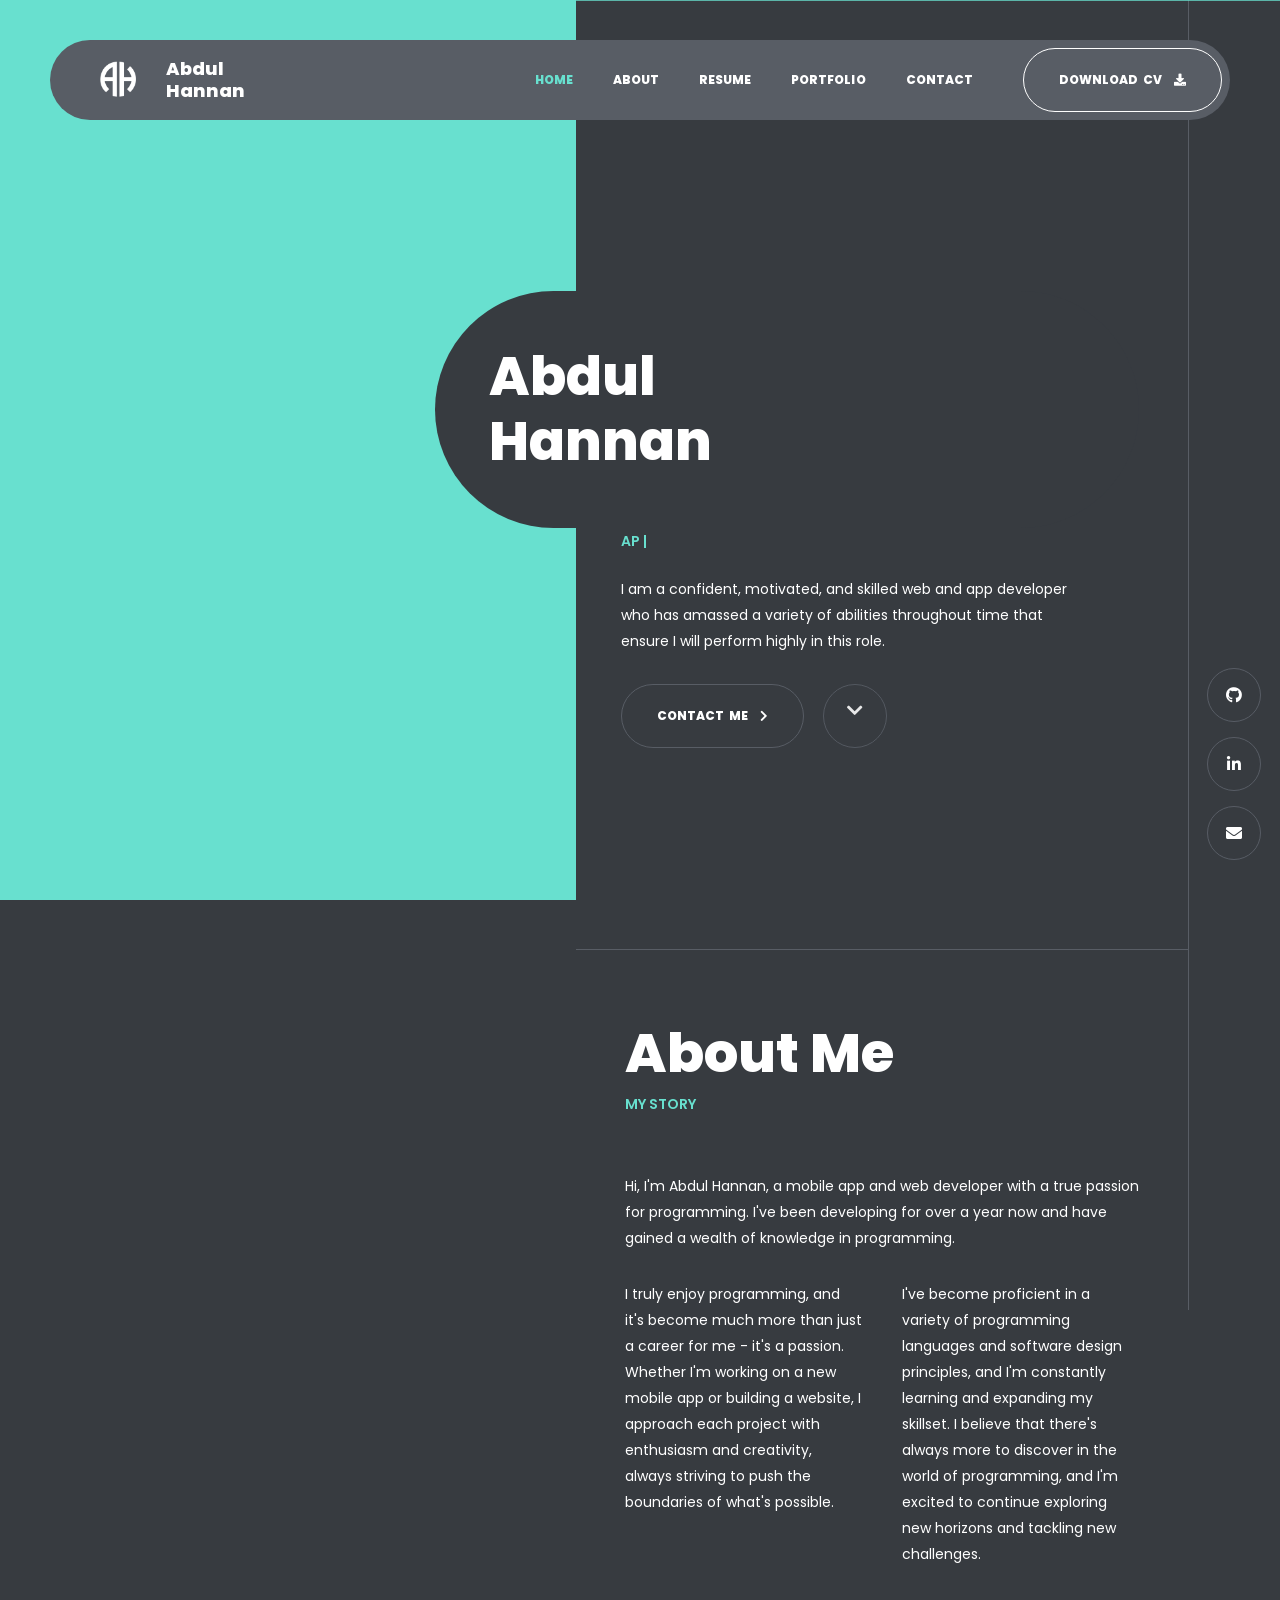
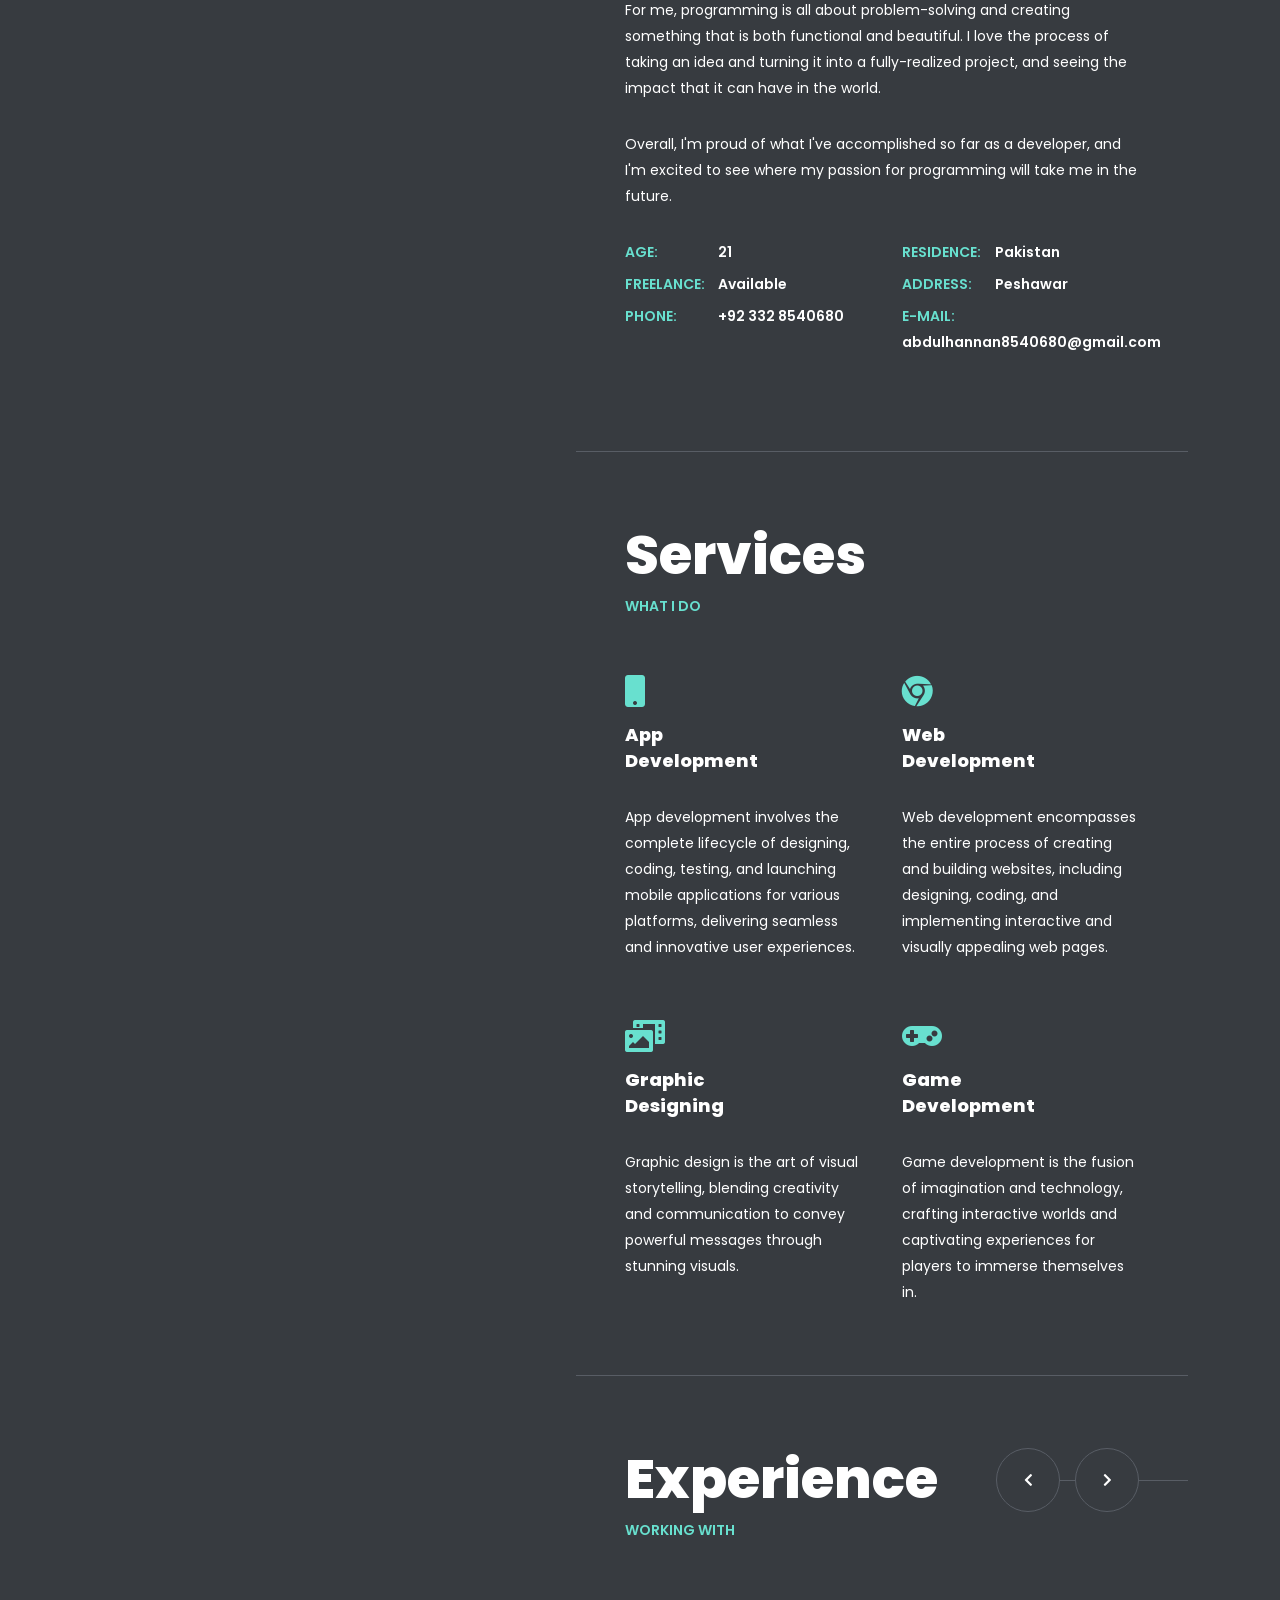
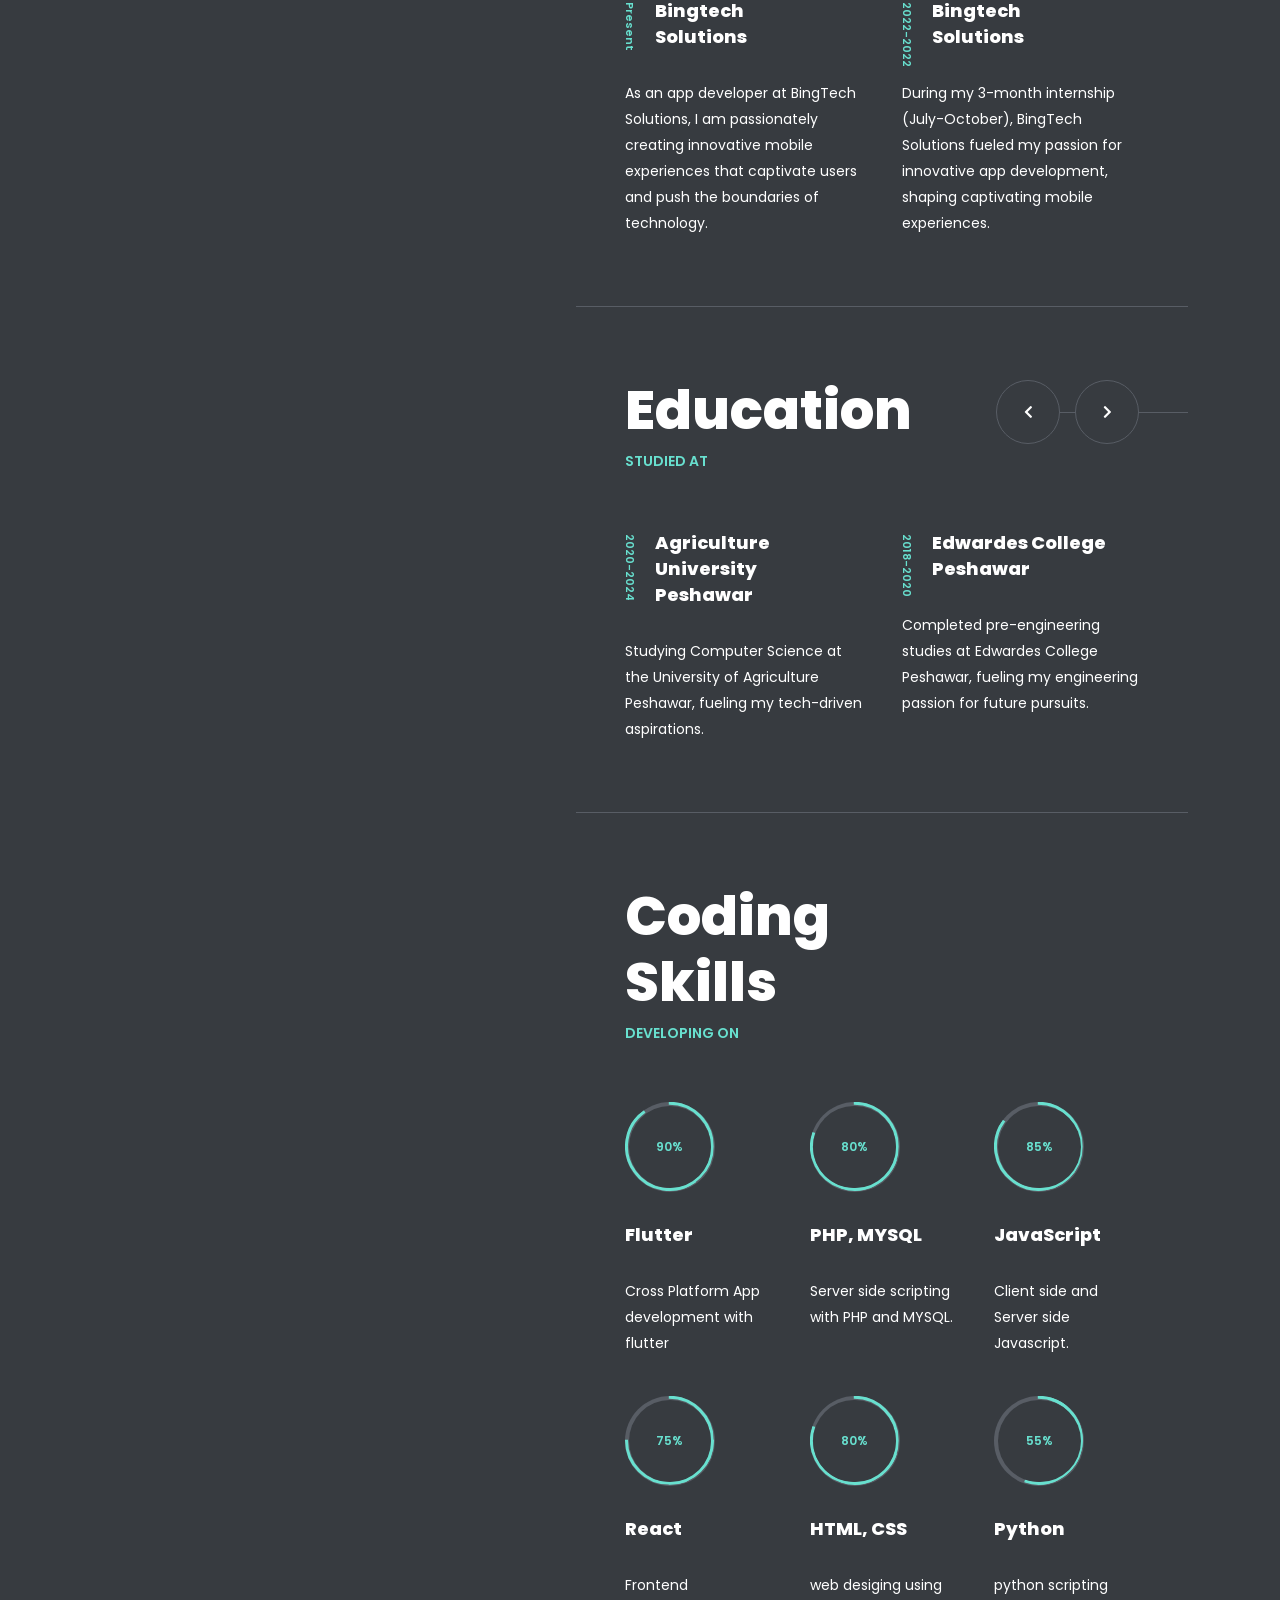
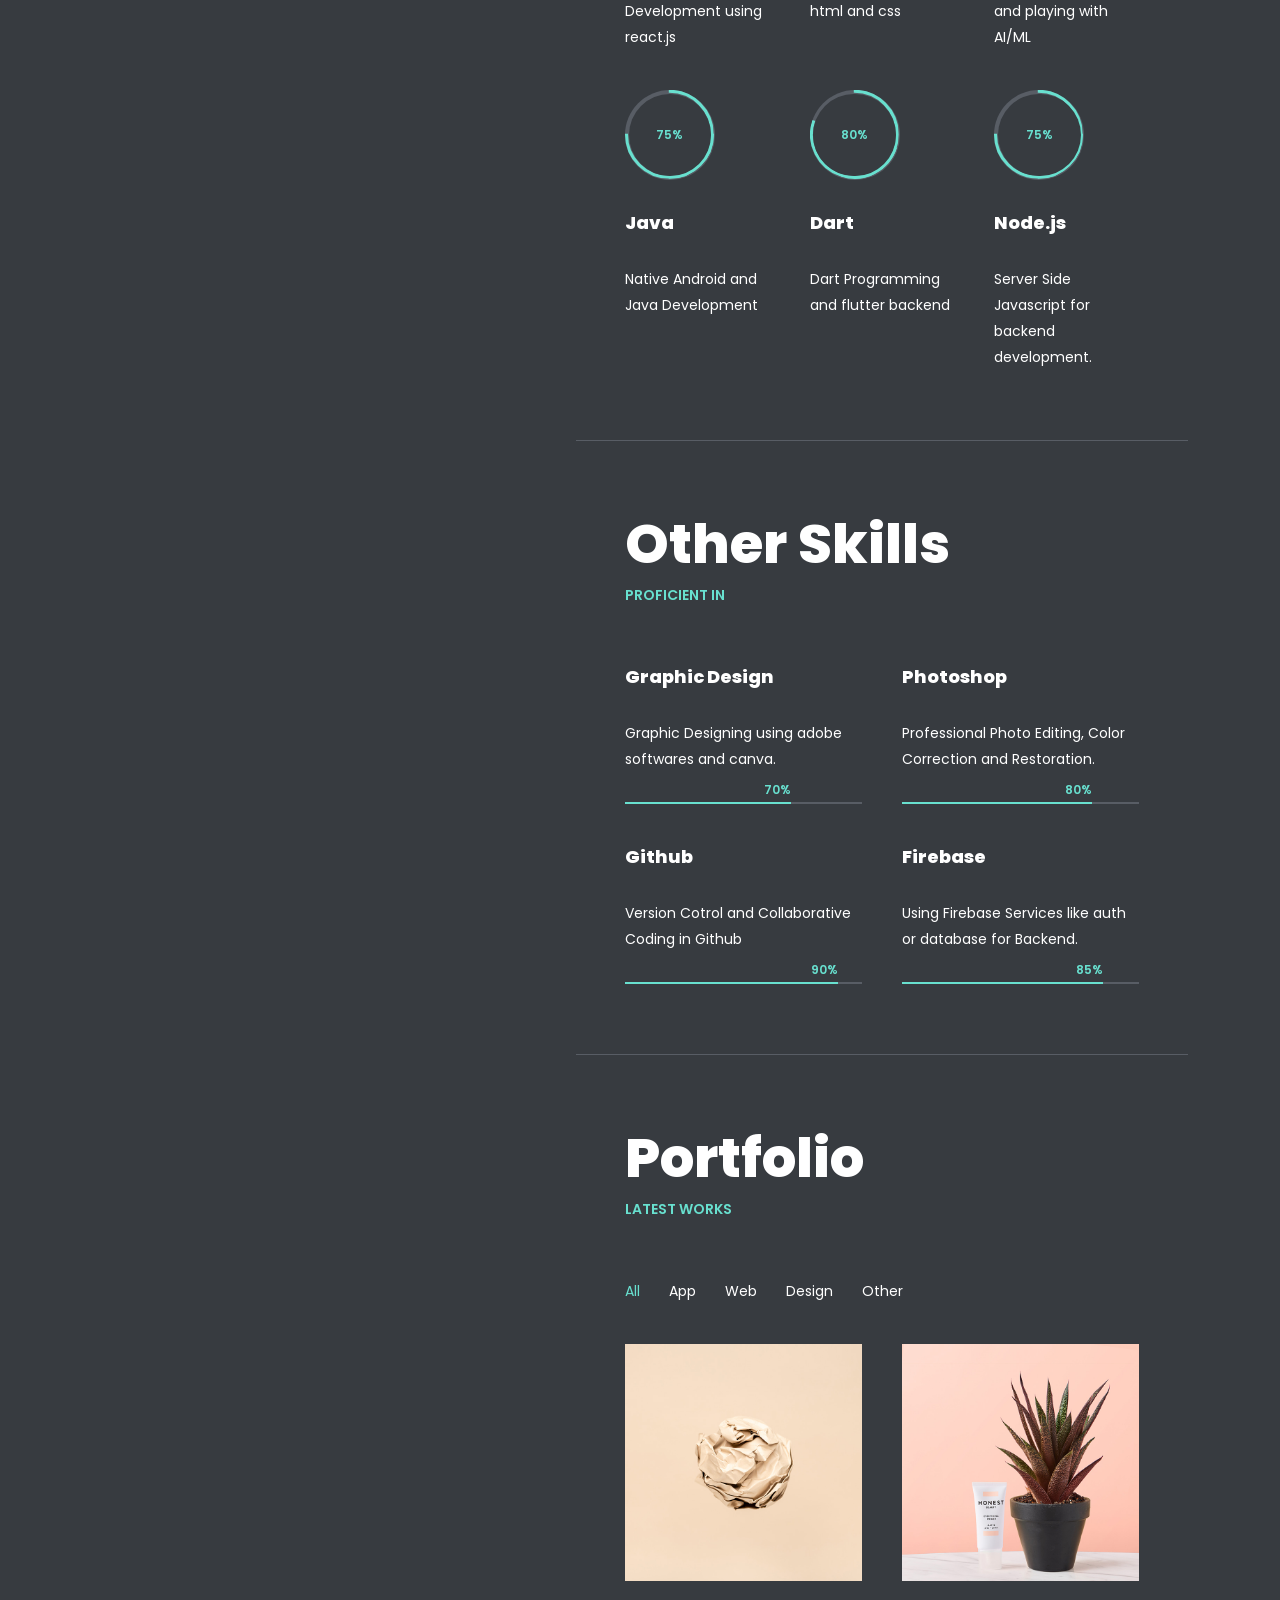
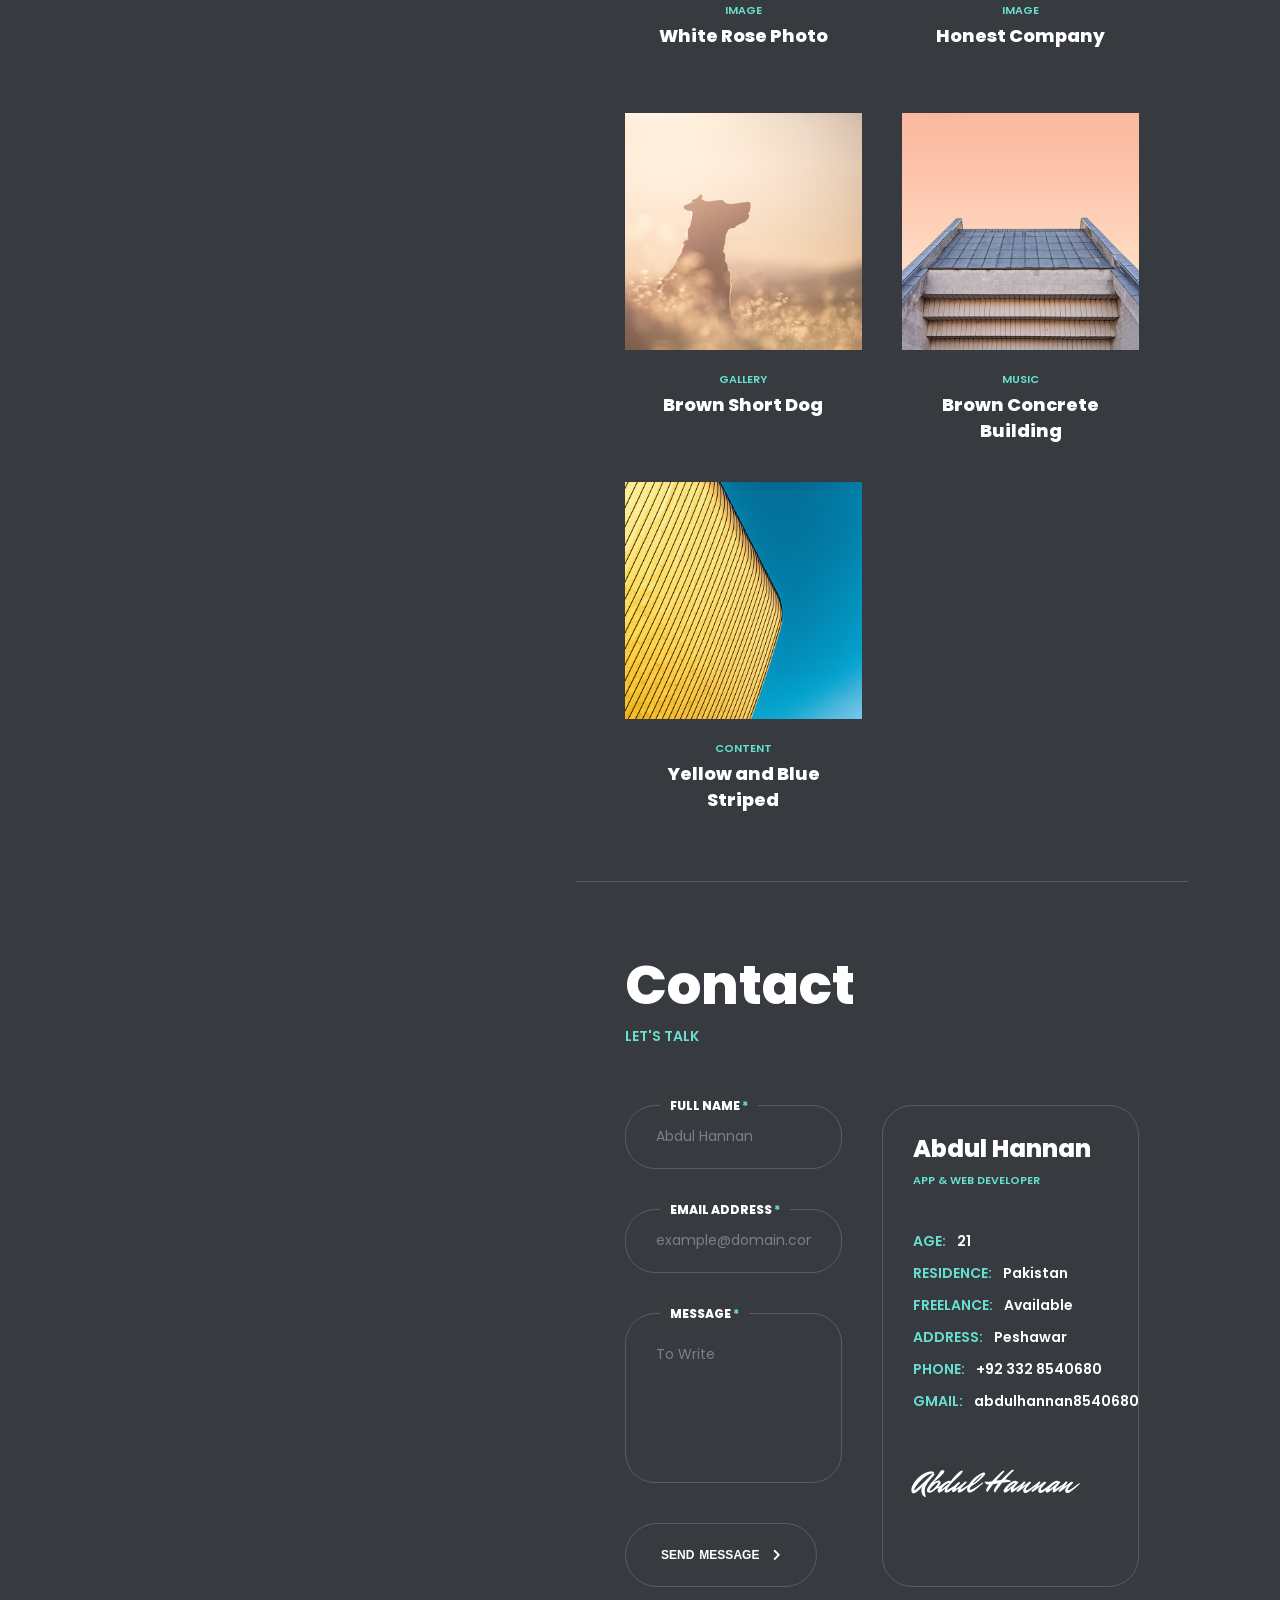
==== commit 113c894c: "added content" ====
--- a/index.html
+++ b/index.html
@@ -15,6 +15,9 @@
 	<!-- Fonts -->
 	<link href="https://fonts.googleapis.com/css?family=Poppins:100,100i,200,200i,300,300i,400,400i,500,500i,600,600i,700,700i,800,800i,900,900i&amp;display=swap" rel="stylesheet">
 	<link href="https://fonts.googleapis.com/css?family=Mr+Dafoe&amp;display=swap" rel="stylesheet">
+
+	<!-- Favicon -->
+	<link rel="shortcut icon" href="images/favicons/logo.ico" type="image/x-icon">
 
 	<!-- Styles -->
 	<link rel="stylesheet" href="css/basic.css" />
@@ -522,14 +525,14 @@
 								</div>
 							</li>
 							<li>
-								<div class="progress p45"> <!-- p90 = 90% circle fill color -->
+								<div class="progress p75"> <!-- p90 = 90% circle fill color -->
 									<div class="percentage"></div>
-									<span>45%</span>
-								</div>
-								<div class="name">C#</div>
-								<div class="single-post-text">
-									<p>
-										Unity and .Net Development with C#
+									<span>75%</span>
+								</div>
+								<div class="name">Node.js</div>
+								<div class="single-post-text">
+									<p>
+										Server Side Javascript for backend development.
 									</p>
 								</div>
 							</li>
@@ -545,18 +548,44 @@
 
 					<!-- title -->
 					<div class="titles">
-						<div class="title">Design Skills</div>
-						<div class="subtitle">Creative ability</div>
+						<div class="title">Other Skills</div>
+						<div class="subtitle">proficient in</div>
 					</div>
 
 					<!-- skills items -->
 					<div class="skills percent">
 						<ul>
 							<li>
-								<div class="name">Web Layout</div>
-								<div class="single-post-text">
-									<p>
-										Etiam sit amet orci eget eros faucibus tincidunt. Duis leo. Sed fringilla mauris sit amet nibh.
+								<div class="name">Graphic Design</div>
+								<div class="single-post-text">
+									<p>
+										Graphic Designing using adobe softwares and canva.
+									</p>
+								</div>
+								<div class="progress">
+									<div class="percentage" style="width: 70%;">
+										<span class="percent">70%</span>
+									</div>
+								</div>
+							</li>
+							<li>
+								<div class="name">Photoshop</div>
+								<div class="single-post-text">
+									<p>
+										Professional Photo Editing, Color Correction and Restoration.
+									</p>
+								</div>
+								<div class="progress">
+									<div class="percentage" style="width: 80%;">
+										<span class="percent">80%</span>
+									</div>
+								</div>
+							</li>
+							<li>
+								<div class="name">Github</div>
+								<div class="single-post-text">
+									<p>
+										Version Cotrol and Collaborative Coding in Github
 									</p>
 								</div>
 								<div class="progress">
@@ -566,36 +595,10 @@
 								</div>
 							</li>
 							<li>
-								<div class="name">Illustrations</div>
-								<div class="single-post-text">
-									<p>
-										Etiam sit amet orci eget eros faucibus tincidunt. Duis leo. Sed fringilla mauris sit amet nibh.
-									</p>
-								</div>
-								<div class="progress">
-									<div class="percentage" style="width: 70%;">
-										<span class="percent">70%</span>
-									</div>
-								</div>
-							</li>
-							<li>
-								<div class="name">Photoshop</div>
-								<div class="single-post-text">
-									<p>
-										Etiam sit amet orci eget eros faucibus tincidunt. Duis leo. Sed fringilla mauris sit amet nibh.
-									</p>
-								</div>
-								<div class="progress">
-									<div class="percentage" style="width: 95%;">
-										<span class="percent">95%</span>
-									</div>
-								</div>
-							</li>
-							<li>
-								<div class="name">Graphic Design</div>
-								<div class="single-post-text">
-									<p>
-										Etiam sit amet orci eget eros faucibus tincidunt. Duis leo. Sed fringilla mauris sit amet nibh.
+								<div class="name">Firebase</div>
+								<div class="single-post-text">
+									<p>
+										Using Firebase Services like auth or database for Backend.
 									</p>
 								</div>
 								<div class="progress">
@@ -607,257 +610,6 @@
 						</ul>
 					</div>
 
-				</div>
-			</div>
-
-			<!-- Section Languages Skills -->
-			<div class="section skills" id="section-skills-lang">
-				<div class="content">
-
-					<!-- title -->
-					<div class="titles">
-						<div class="title">Language Skills</div>
-						<div class="subtitle">Reading and writing</div>
-					</div>
-
-					<!-- skills items -->
-					<div class="skills dotted">
-						<ul>
-							<li>
-								<div class="name">English</div>
-								<div class="single-post-text">
-									<p>
-										Etiam sit amet orci eget eros faucibus tincidunt. Duis leo. Sed fringilla mauris sit amet nibh.
-									</p>
-								</div>
-								<div class="progress">
-									<div class="percentage" style="width: 90%;">
-										<span class="percent">90%</span>
-									</div>
-								</div>
-							</li>
-							<li>
-								<div class="name">German</div>
-								<div class="single-post-text">
-									<p>
-										Etiam sit amet orci eget eros faucibus tincidunt. Duis leo. Sed fringilla mauris sit amet nibh.
-									</p>
-								</div>
-								<div class="progress">
-									<div class="percentage" style="width: 70%;">
-										<span class="percent">70%</span>
-									</div>
-								</div>
-							</li>
-							<li>
-								<div class="name">Italian</div>
-								<div class="single-post-text">
-									<p>
-										Etiam sit amet orci eget eros faucibus tincidunt. Duis leo. Sed fringilla mauris sit amet nibh.
-									</p>
-								</div>
-								<div class="progress">
-									<div class="percentage" style="width: 55%;">
-										<span class="percent">55%</span>
-									</div>
-								</div>
-							</li>
-							<li>
-								<div class="name">French</div>
-								<div class="single-post-text">
-									<p>
-										Etiam sit amet orci eget eros faucibus tincidunt. Duis leo. Sed fringilla mauris sit amet nibh.
-									</p>
-								</div>
-								<div class="progress">
-									<div class="percentage" style="width: 85%;">
-										<span class="percent">85%</span>
-									</div>
-								</div>
-							</li>
-						</ul>
-					</div>
-
-				</div>
-
-			</div>
-
-			<!-- Section Testimonials -->
-			<div class="section testimonials" id="section-testimonials">
-				<div class="content">
-
-					<!-- title -->
-					<div class="titles">
-						<div class="title">Reviews</div>
-						<div class="subtitle">What customers say</div>
-					</div>
-
-					<!-- testimonials items -->
-					<div class="content-carousel">
-						<div class="owl-carousel" data-slidesView="2" data-slidesview_mobile="1">
-
-							<div class="item">
-								<div class="reviews-item">
-									<div class="image">
-										<img src="images/rev1.png" alt="">
-									</div>
-									<div class="info">
-										<div class="name">Joseph Mackey</div>
-										<div class="company">Architect</div>
-									</div>
-									<div class="text">
-										Excellent all around! What stood out most was Jake's excellent service. He made sure our order was placed in time, even though we were ordering on a holiday.
-									</div>
-								</div>
-							</div>
-
-							<div class="item">
-								<div class="reviews-item">
-									<div class="image">
-										<img src="images/rev1.png" alt="">
-									</div>
-									<div class="info">
-										<div class="name">James Green</div>
-										<div class="company">Art Director</div>
-									</div>
-									<div class="text">
-										Excellent all around! What stood out most was Jake's excellent service. He made sure our order was placed in time, even though we were ordering on a holiday.
-									</div>
-								</div>
-							</div>
-
-							<div class="item">
-								<div class="reviews-item">
-									<div class="image">
-										<img src="images/rev1.png" alt="">
-									</div>
-									<div class="info">
-										<div class="name">Joseph Mackey</div>
-										<div class="company">Architect</div>
-									</div>
-									<div class="text">
-										Excellent all around! What stood out most was Jake's excellent service. He made sure our order was placed in time, even though we were ordering on a holiday.
-									</div>
-								</div>
-							</div>
-
-							<div class="item">
-								<div class="reviews-item">
-									<div class="image">
-										<img src="images/rev1.png" alt="">
-									</div>
-									<div class="info">
-										<div class="name">James Green</div>
-										<div class="company">Art Director</div>
-									</div>
-									<div class="text">
-										Excellent all around! What stood out most was Jake's excellent service. He made sure our order was placed in time, even though we were ordering on a holiday.
-									</div>
-								</div>
-							</div>
-
-						</div>
-
-						<!-- navigation -->
-						<div class="navs">
-							<span class="prev fas fa-chevron-left"></span>
-							<span class="next fas fa-chevron-right"></span>
-						</div>
-
-					</div>
-
-				</div>
-			</div>
-
-			<!-- Section Clients -->
-			<div class="section clients" id="section-clients">
-				<div class="content">
-
-					<!-- title -->
-					<div class="titles">
-						<div class="title">Clients</div>
-						<div class="subtitle">My partners</div>
-					</div>
-
-					<!-- clients items -->
-					<div class="content-carousel">
-						<div class="owl-carousel" data-slidesview="4" data-slidesview_mobile="2">
-
-							<div class="item">
-								<div class="clients-item">
-									<a target="_blank" href="#">
-										<img src="images/client2.png" alt="" />
-									</a>
-								</div>
-							</div>
-
-							<div class="item">
-								<div class="clients-item">
-									<a target="_blank" href="#">
-										<img src="images/client3.png" alt="" />
-									</a>
-								</div>
-							</div>
-
-							<div class="item">
-								<div class="clients-item">
-									<a target="_blank" href="#">
-										<img src="images/client1.png" alt="" />
-									</a>
-								</div>
-							</div>
-
-							<div class="item">
-								<div class="clients-item">
-									<a target="_blank" href="#">
-										<img src="images/client4.png" alt="" />
-									</a>
-								</div>
-							</div>
-
-							<div class="item">
-								<div class="clients-item">
-									<a target="_blank" href="#">
-										<img src="images/client2.png" alt="" />
-									</a>
-								</div>
-							</div>
-
-							<div class="item">
-								<div class="clients-item">
-									<a target="_blank" href="#">
-										<img src="images/client3.png" alt="" />
-									</a>
-								</div>
-							</div>
-
-							<div class="item">
-								<div class="clients-item">
-									<a target="_blank" href="#">
-										<img src="images/client1.png" alt="" />
-									</a>
-								</div>
-							</div>
-
-							<div class="item">
-								<div class="clients-item">
-									<a target="_blank" href="#">
-										<img src="images/client4.png" alt="" />
-									</a>
-								</div>
-							</div>
-
-						</div>
-
-						<!-- navigation -->
-						<div class="navs">
-							<span class="prev fas fa-chevron-left"></span>
-							<span class="next fas fa-chevron-right"></span>
-						</div>
-
-					</div>
-
-					<div class="clear"></div>
 				</div>
 			</div>
 
@@ -881,90 +633,31 @@
 							</div>
 							<div class="btn-group">
 								<label data-text="Video">
-									<input type="radio" name="fl_radio" value=".f-video" />Video
+									<input type="radio" name="fl_radio" value=".f-app" />App
 								</label>
 							</div>
 							<div class="btn-group">
 								<label data-text="Music">
-									<input type="radio" name="fl_radio" value=".f-music" />Music
+									<input type="radio" name="fl_radio" value=".f-web" />Web
 								</label>
 							</div>
 							<div class="btn-group">
 								<label data-text="Links">
-									<input type="radio" name="fl_radio" value=".f-links" />Links
+									<input type="radio" name="fl_radio" value=".f-design" />Design
 								</label>
 							</div>
 							<div class="btn-group">
 								<label data-text="Image">
-									<input type="radio" name="fl_radio" value=".f-image" />Image
+									<input type="radio" name="fl_radio" value=".f-other" />Other
 								</label>
 							</div>
-							<div class="btn-group">
-								<label data-text="Gallery">
-									<input type="radio" name="fl_radio" value=".f-gallery" />Gallery
-								</label>
-							</div>
-							<div class="btn-group">
-								<label data-text="Content">
-									<input type="radio" name="fl_radio" value=".f-content" />Content
-								</label>
-							</div>
-
 						</div>
 					</div>
 
 					<!-- portfolio items -->
 					<div class="box-items">
 
-						<div class="box-col f-gallery">
-							<div class="box-item">
-								<div class="image">
-									<a href="#gallery-1" class="has-popup-gallery">
-										<img src="images/works/work1.jpg" alt="" />
-										<span class="info">
-											<span class="centrize full-width">
-												<span class="vertical-center">
-													<i class="icon fas fa-images"></i>
-												</span>
-											</span>
-										</span>
-									</a>
-									<div id="gallery-1" class="mfp-hide">
-										<a href="images/works/work1.jpg"></a>
-										<a href="images/works/work2.jpg"></a>
-										<a href="images/works/work3.jpg"></a>
-										<a href="images/works/work4.jpg"></a>
-									</div>
-								</div>
-								<div class="desc">
-									<div class="category">Gallery</div>
-									<a href="#gallery-1" class="name has-popup-gallery">Alabaster Complete Collection</a>
-								</div>
-							</div>
-						</div>
-
-						<div class="box-col f-video">
-							<div class="box-item">
-								<div class="image">
-									<a href="https://youtu.be/S4L8T2kFFck" class="has-popup-video">
-										<img src="images/works/work2.jpg" alt="" />
-										<span class="info">
-											<span class="centrize full-width">
-												<span class="vertical-center">
-													<i class="icon fas fa-video"></i>
-												</span>
-											</span>
-										</span>
-									</a>
-								</div>
-								<div class="desc">
-									<div class="category">Video</div>
-									<a href="https://youtu.be/S4L8T2kFFck" class="name has-popup-video">Book of John Paper</a>
-								</div>
-							</div>
-						</div>
-
-						<div class="box-col f-image">
+						<div class="box-col f-app">
 							<div class="box-item">
 								<div class="image">
 									<a href="images/works/work7.jpg" class="has-popup-image">
@@ -985,7 +678,7 @@
 							</div>
 						</div>
 
-						<div class="box-col f-image">
+						<div class="box-col f-web">
 							<div class="box-item">
 								<div class="image">
 									<a href="images/works/work4.jpg" class="has-popup-image">
@@ -1006,7 +699,7 @@
 							</div>
 						</div>
 
-						<div class="box-col f-gallery">
+						<div class="box-col f-design">
 							<div class="box-item">
 								<div class="image">
 									<a href="#gallery-2" class="has-popup-gallery">
@@ -1033,7 +726,7 @@
 							</div>
 						</div>
 
-						<div class="box-col f-music">
+						<div class="box-col f-other">
 							<div class="box-item">
 								<div class="image">
 									<a href="https://w.soundcloud.com/player/?visual=true&amp;url=http%3A%2F%2Fapi.soundcloud.com%2Ftracks%2F221650664&amp;show_artwork=true" class="has-popup-music">
@@ -1050,27 +743,6 @@
 								<div class="desc">
 									<div class="category">Music</div>
 									<a href="https://w.soundcloud.com/player/?visual=true&amp;url=http%3A%2F%2Fapi.soundcloud.com%2Ftracks%2F221650664&amp;show_artwork=true" class="name has-popup-music">Brown Concrete Building</a>
-								</div>
-							</div>
-						</div>
-
-						<div class="box-col f-links">
-							<div class="box-item">
-								<div class="image">
-									<a href="https://beshley.com/" class="has-popup-link" target="_blank">
-										<img src="images/works/work3.jpg" alt="" />
-										<span class="info">
-											<span class="centrize full-width">
-												<span class="vertical-center">
-													<i class="icon fas fa-link"></i>
-												</span>
-											</span>
-										</span>
-									</a>
-								</div>
-								<div class="desc">
-									<div class="category">Links</div>
-									<a href="https://beshley.com/" class="name has-popup-link">Black Car</a>
 								</div>
 							</div>
 						</div>
@@ -1136,7 +808,7 @@
 						<form id="cform" method="post">
 							<div class="group-val">
 								<div class="label">Full name <strong>*</strong></div>
-   								<input type="text" name="name" placeholder="ej.: Genoveva Lian Hullt" />
+   								<input type="text" name="name" placeholder="Abdul Hannan" />
 							</div>
 							<div class="group-val">
 								<div class="label">Email address <strong>*</strong></div>
@@ -1161,15 +833,15 @@
 					<!-- contact info -->
 					<div class="contact-info">
 						<div class="name">Abdul Hannan</div>
-						<div class="subname">Consultant & Mentor</div>
+						<div class="subname">App &amp; Web Developer</div>
 						<div class="info-list">
 							<ul>
-								<li><strong>Age:</strong> 24</li>
-								<li><strong>Residence:</strong> USA</li>
-								<li><strong>Freelance:</strong> Available</li>
-								<li><strong>Address:</strong> San Francisco</li>
-								<li><strong>Phone:</strong> +1 256 254 84 56</li>
-								<li><strong>E-mail:</strong> alejandroa@gmail.com</li>
+								<li><strong>Age:</strong> 21 </li>
+								<li><strong>Residence:</strong> Pakistan </li>
+								<li><strong>Freelance:</strong> Available </li>
+								<li><strong>Address:</strong> Peshawar </li>
+								<li><strong>Phone:</strong> +92 332 8540680 </li>
+								<li><strong>Gmail:</strong> abdulhannan8540680 </li>
 							</ul>
 						</div>
 						<div class="author">Abdul Hannan</div>
@@ -1184,35 +856,19 @@
 		<!-- Footer -->
 		<footer class="footer">
 			<div class="socials">
-				<a target="_blank" href="https://www.facebook.com/">
-					<i class="icon fab fa-facebook-f"></i>
+				<a target="_blank" href="https://github.com/Abdul-Hannan12">
+					<i class="icon fab fa-github"></i>
 				</a>
-				<a target="_blank" href="https://www.instagram.com/">
-					<i class="icon fab fa-instagram"></i>
+				<a target="_blank" href="https://www.linkedin.com/in/abdul-hannan-8a78b01bb/">
+					<i class="icon fab fa-linkedin-in"></i>
 				</a>
-				<a target="_blank" href="https://dribbble.com/">
-					<i class="icon fab fa-dribbble"></i>
+				<a target="_blank" href="mailto: abdulhannan8540680@gmail.com">
+					<i class="icon fa fa-envelope"></i>
 				</a>
 			</div>
 		</footer>
 
 	</div>
-
-	<!-- bslthemes.com buttons html begin -->
-  <div class="bsl-popup" data-theme="myour" data-category="html">
-    <div class="bsl-popup__buttons"></div>
-    <div class="bsl-popup__content bsl-popup__content-related">
-      <div class="bsl-popup__menu"></div>
-      <div class="bsl-popup__tabs">
-        <div class="bsl-popup__tab bsl-popup__tab-demo"></div>
-        <div class="bsl-popup__tab bsl-popup__tab-all"></div>
-        <div class="bsl-popup__tab bsl-popup__tab-related"></div>
-				<div class="bsl-popup__tab bsl-popup__tab-version"></div>
-      </div>
-    </div>
-    <div class="bsl-popup__content bsl-popup__content-help"></div>
-  </div>
-  <!-- bslthemes.com buttons html end -->
 
 	<!-- Scripts -->
 	<script src="js/jquery.min.js"></script>
@@ -1229,10 +885,5 @@
 	<script src="js/swiper.js"></script>
 	<script src="js/scripts.min.js"></script>
 
-	<!-- bslthemes.com buttons assets begin -->
-	<link rel="stylesheet" href="../../bslthms-advanced-btns/assets/style.css">
-  <script src="../../bslthms-advanced-btns/assets/script.js"></script>
-	<!-- bslthemes.com buttons assets end -->
-
 </body>
 </html>
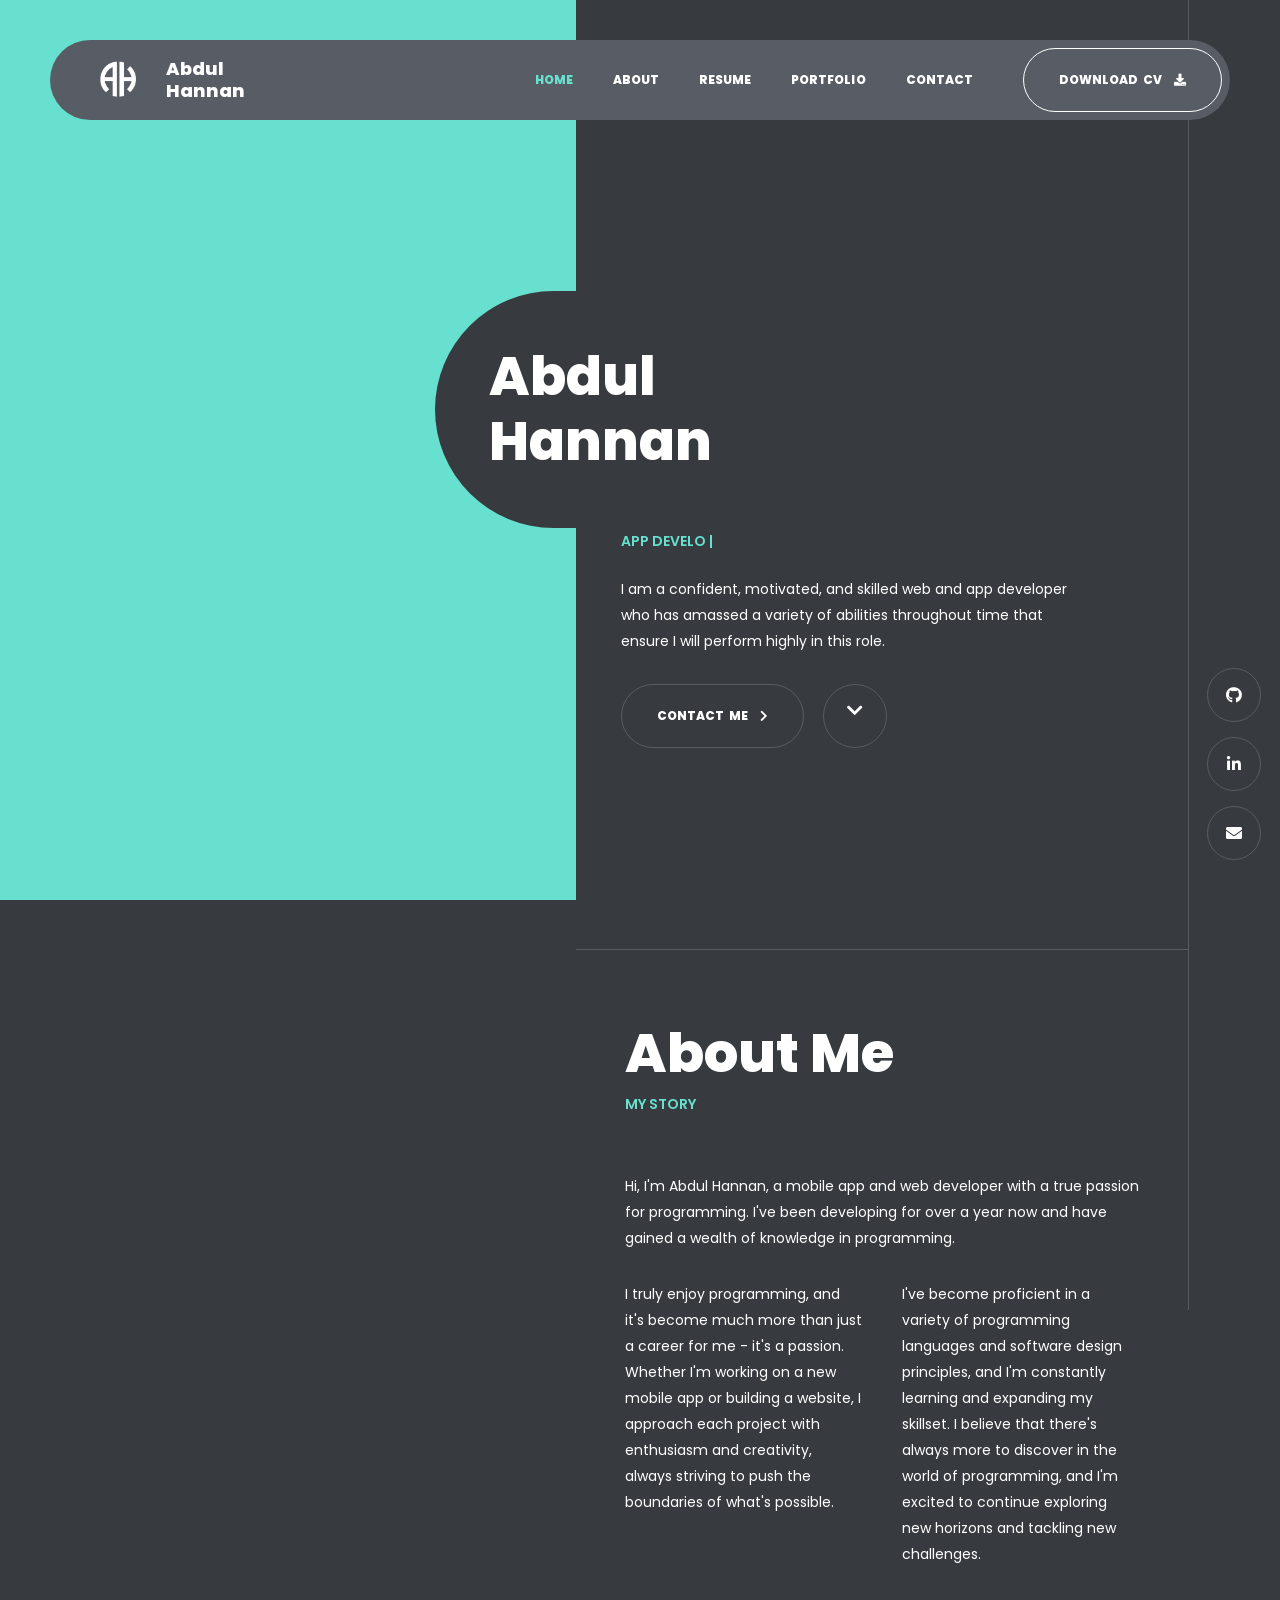
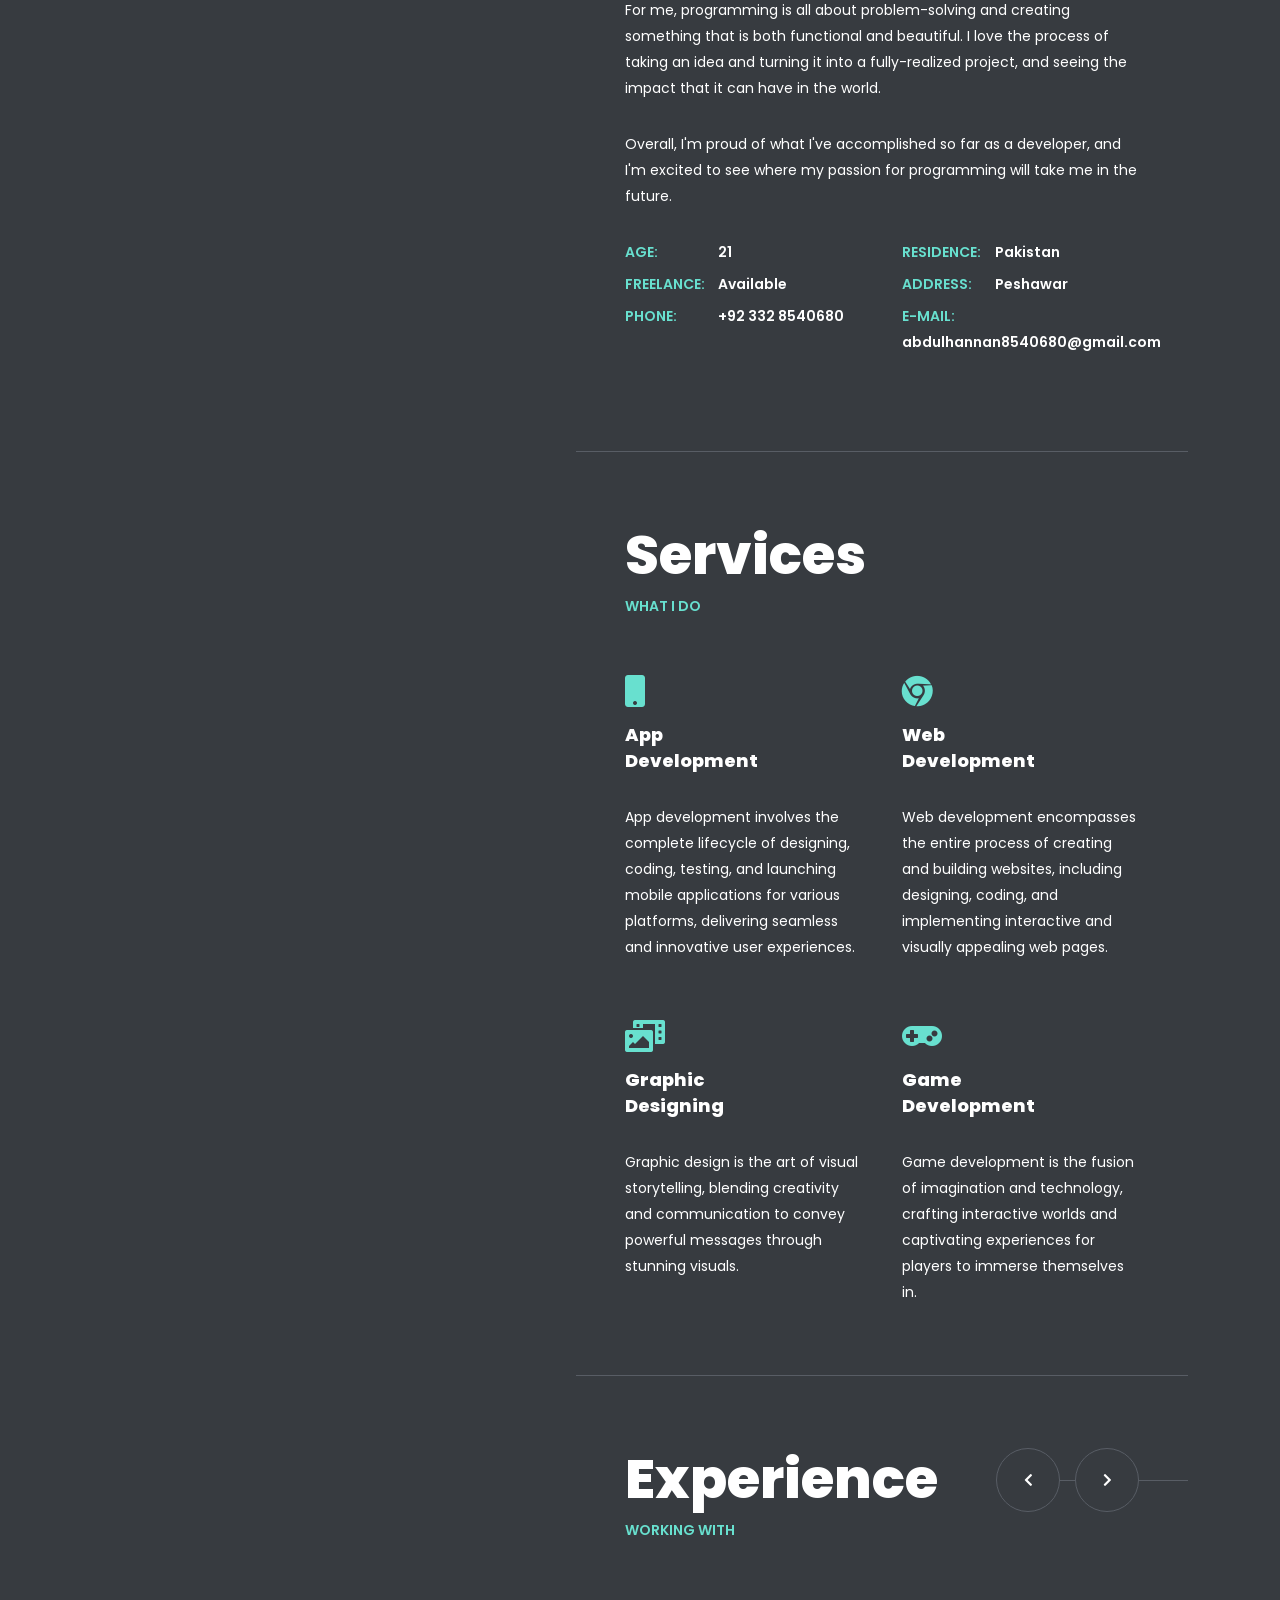
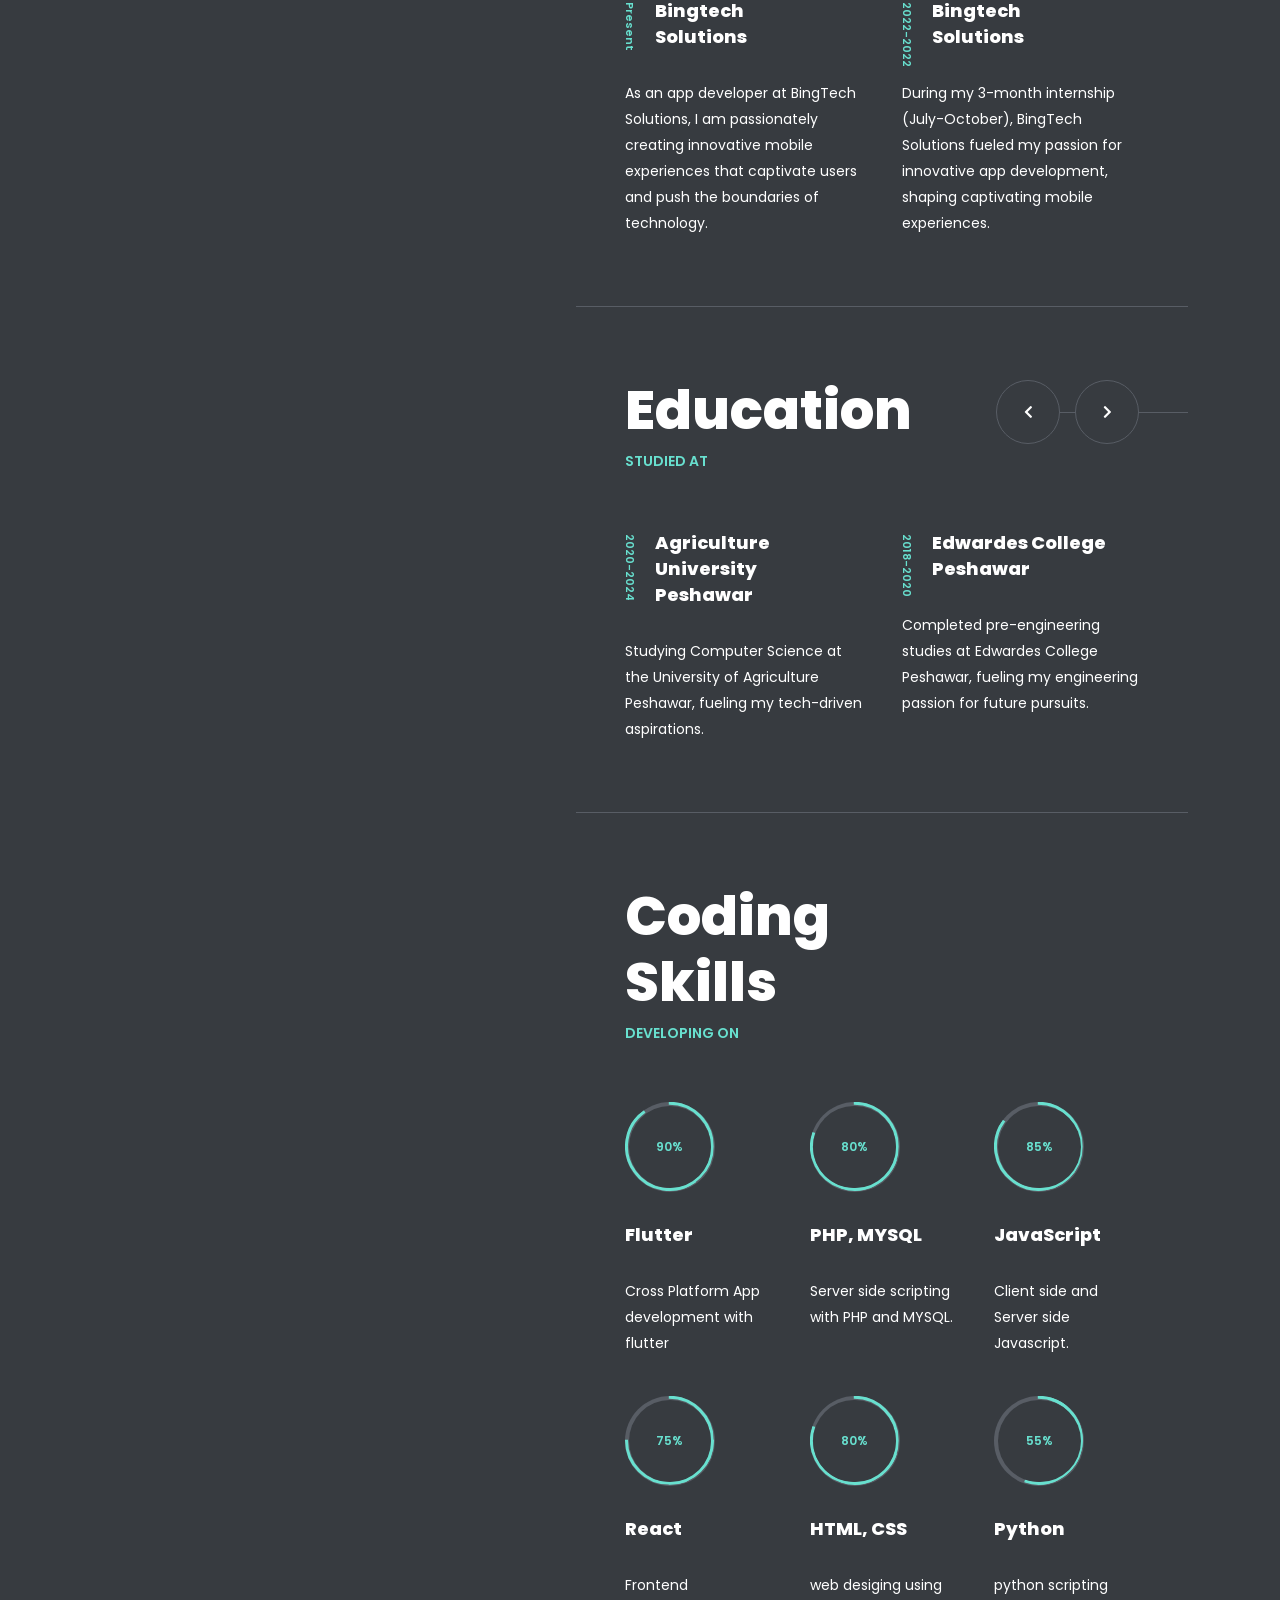
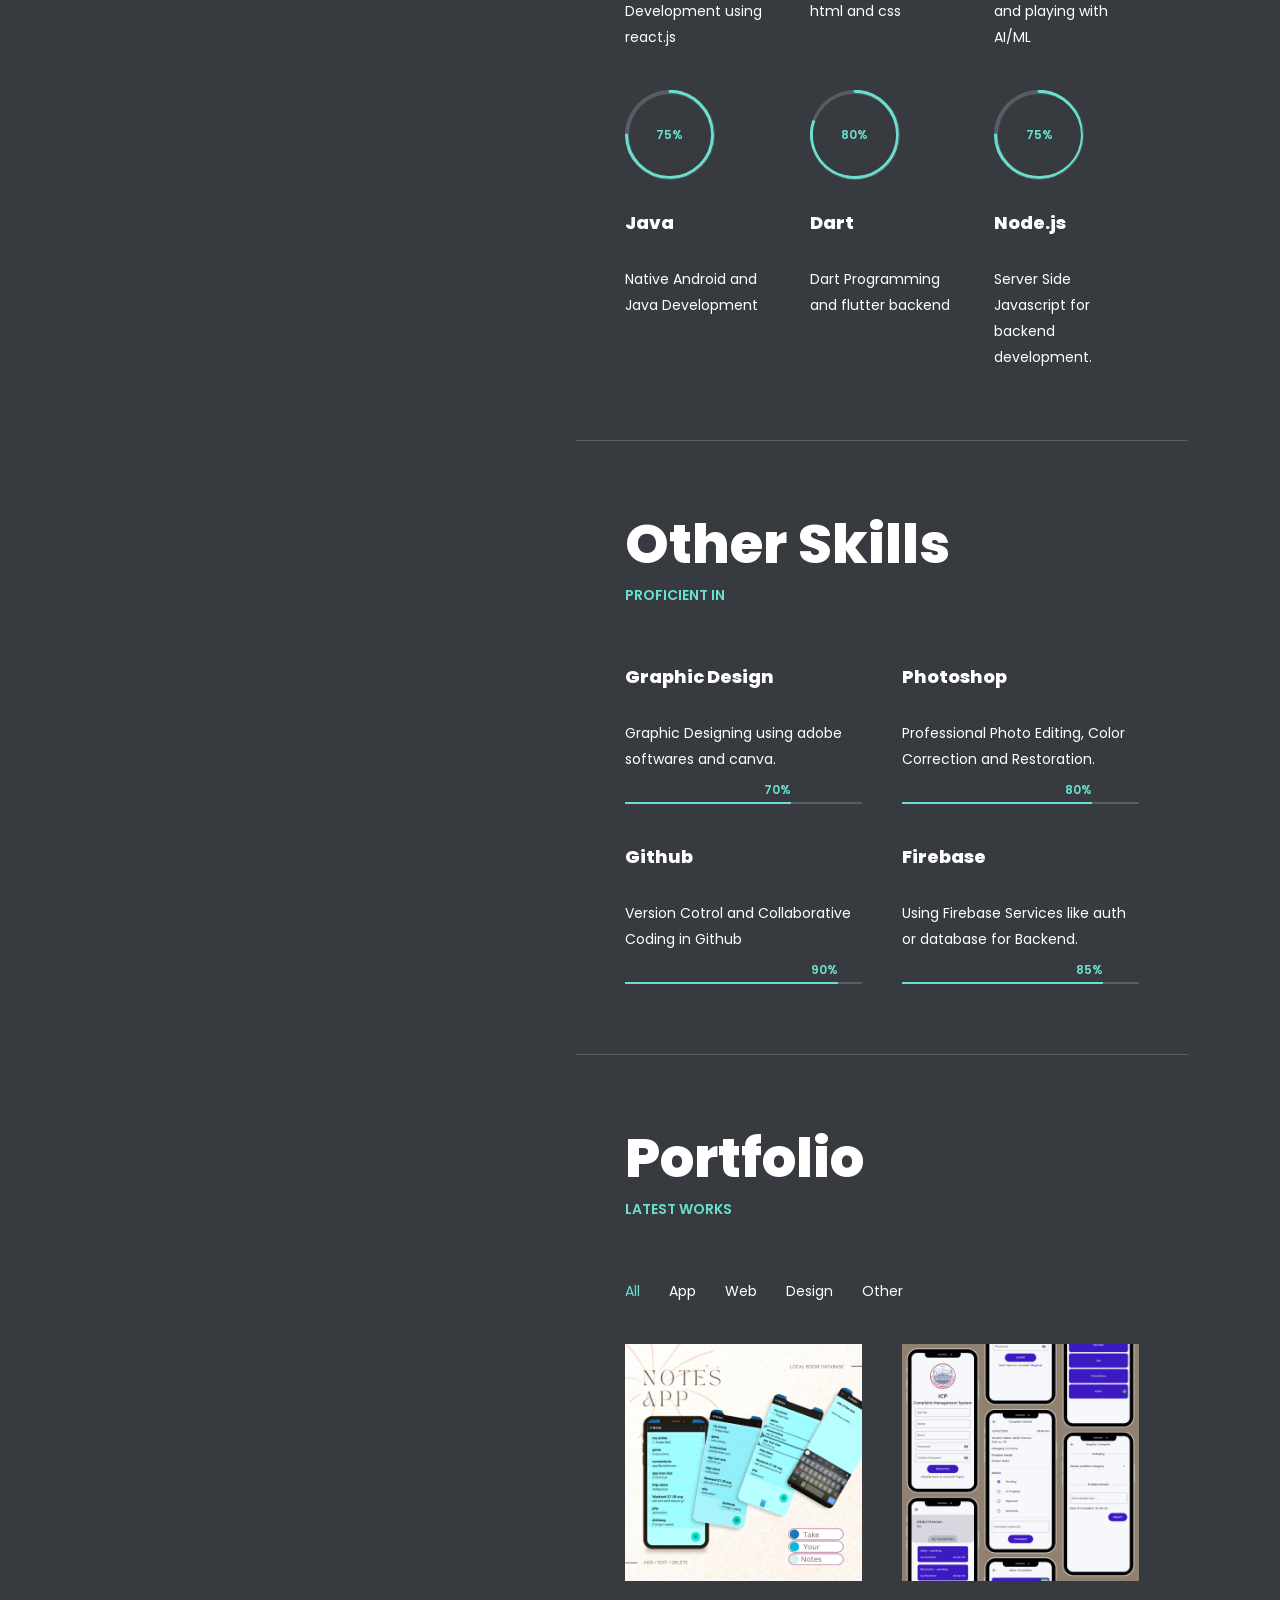
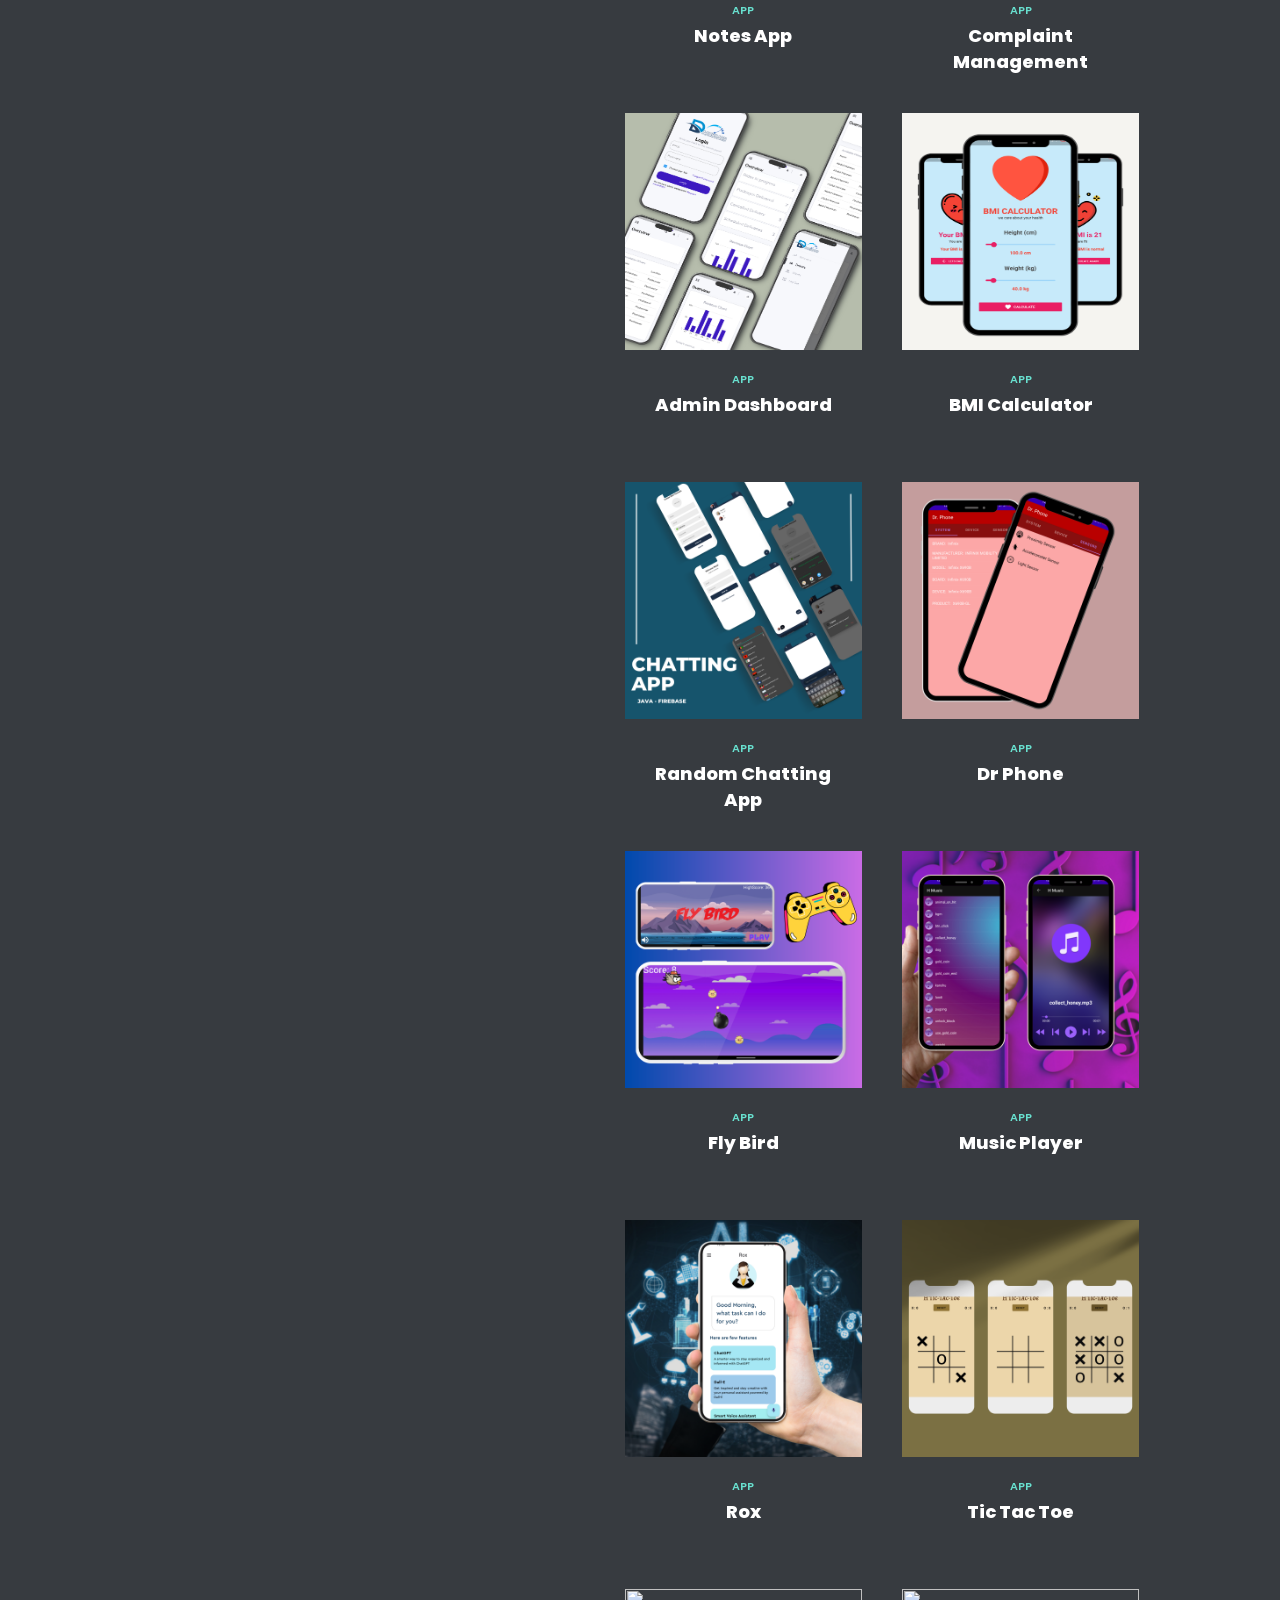
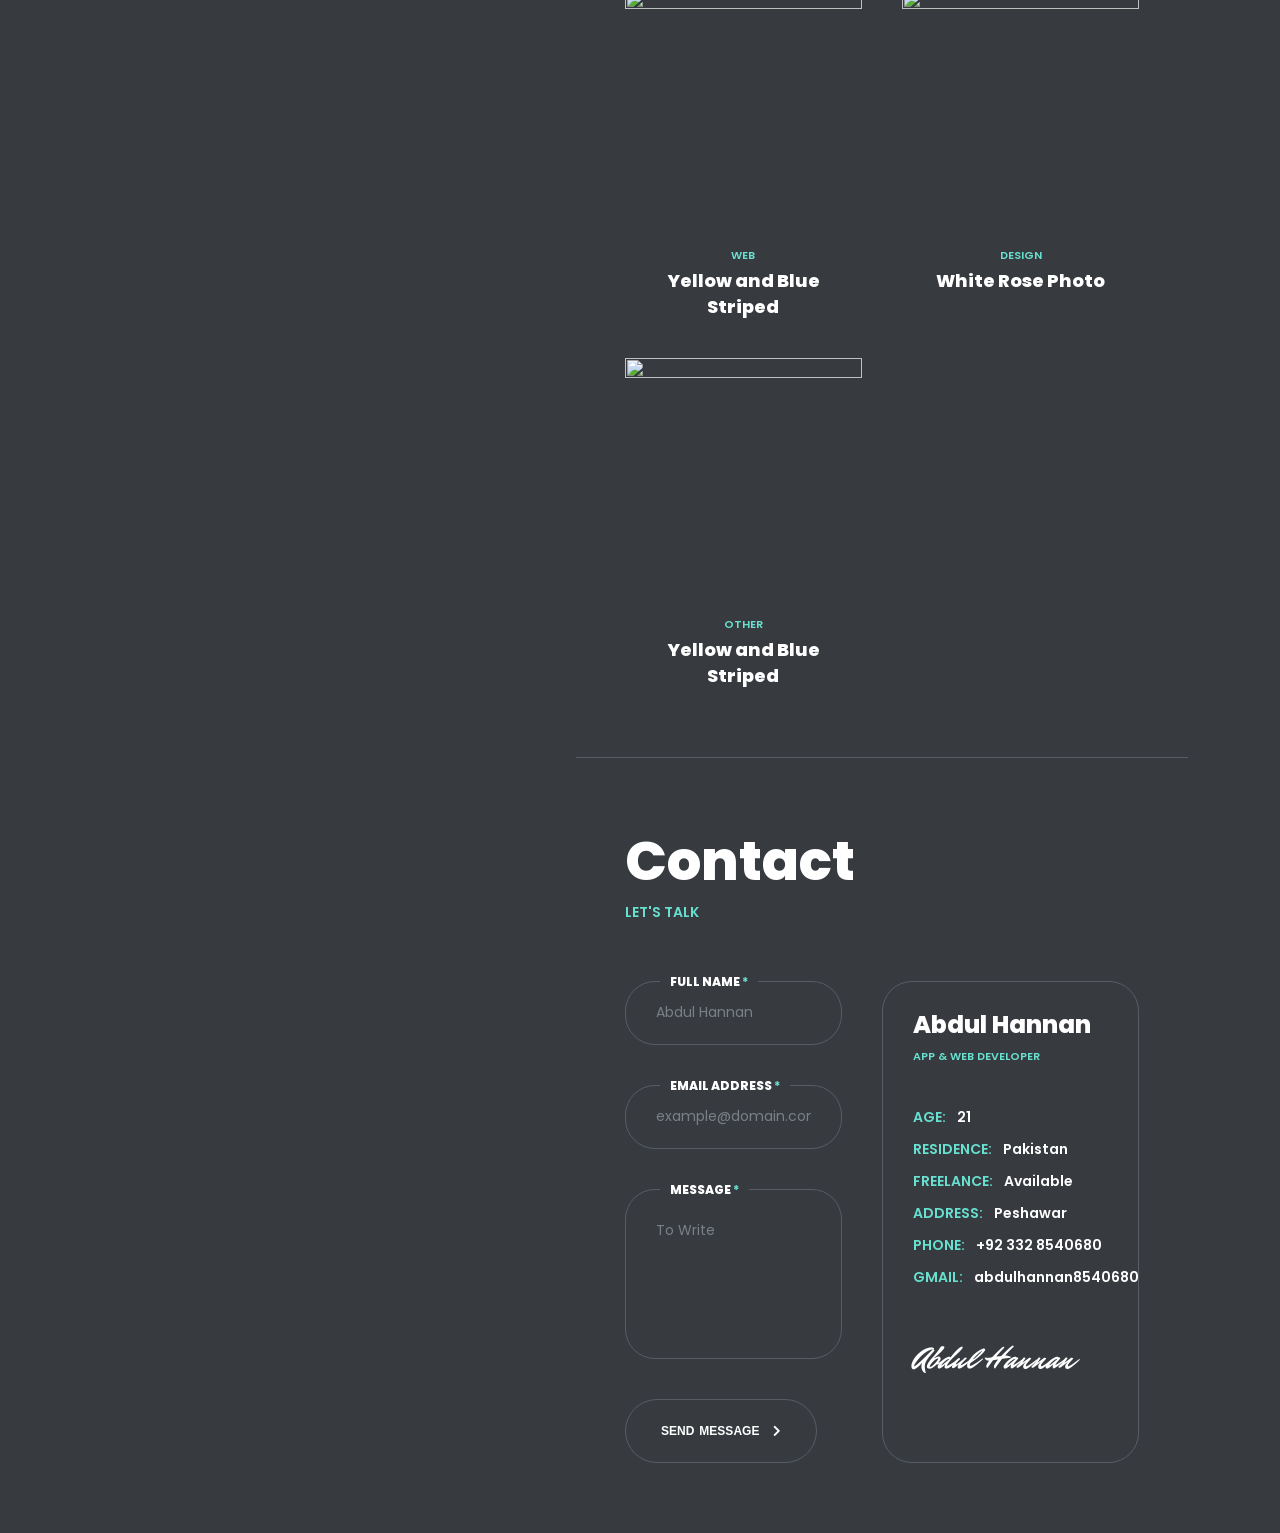
==== commit 4975505c: "added app projects and made it dynamic" ====
--- a/index.html
+++ b/index.html
@@ -28,7 +28,9 @@
 	<link rel="stylesheet" href="css/owl.carousel.css" />
 	<link rel="stylesheet" href="css/swiper.css" />
 	<link rel="stylesheet" href="css/fontawesome.css" />
-
+	<!-- Custom Styles -->
+	<link rel="stylesheet" href="css/custom/style.css">
+	
 </head>
 
 <body class="home">
@@ -632,22 +634,22 @@
 								</label>
 							</div>
 							<div class="btn-group">
-								<label data-text="Video">
+								<label data-text="App">
 									<input type="radio" name="fl_radio" value=".f-app" />App
 								</label>
 							</div>
 							<div class="btn-group">
-								<label data-text="Music">
+								<label data-text="Web">
 									<input type="radio" name="fl_radio" value=".f-web" />Web
 								</label>
 							</div>
 							<div class="btn-group">
-								<label data-text="Links">
+								<label data-text="Design">
 									<input type="radio" name="fl_radio" value=".f-design" />Design
 								</label>
 							</div>
 							<div class="btn-group">
-								<label data-text="Image">
+								<label data-text="Other">
 									<input type="radio" name="fl_radio" value=".f-other" />Other
 								</label>
 							</div>
@@ -657,7 +659,85 @@
 					<!-- portfolio items -->
 					<div class="box-items">
 
-						<div class="box-col f-app">
+						<div id="projectsContainer"></div>
+
+						<!-- <div class="box-col f-app">
+							<div class="box-item">
+								<div class="image">
+									<a href="#popup-1" class="has-popup-media">
+										<img src="images/projects/app/notes_app.png" alt="" />
+										<span class="info">
+											<span class="centrize full-width">
+												<span class="vertical-center">
+													<i class="icon fas fa-mobile-alt"></i>
+												</span>
+											</span>
+										</span>
+									</a>
+								</div>
+								<div class="desc">
+									<div class="category">App</div>
+									<a href="#popup-1" class="name has-popup-media">Notes App</a>
+								</div>
+								<div id="popup-1" class="popup-box mfp-fade mfp-hide">
+									<div class="content">
+										<div class="image">
+											<img src="images/projects/app/notes_app.png" alt="">
+										</div>
+										<div class="desc">
+											<div class="category">App</div>
+											<h4>Notes App</h4>
+											<p>
+												Consul latine iudicabit eu vel. Cu has animal eruditi voluptatibus. Eu volumus explicari sed. Mel mutat vituperata
+												suscipiantur et, et fabellas explicari adipiscing quo, no mucius euismod vis. Cu vim quem quod cibo.
+											</p>
+										</div>
+									</div>
+								</div>
+							</div>
+						</div> -->
+
+						<div class="box-col f-web">
+							<div class="box-item">
+								<div class="image">
+									<a href="#popup-2" class="has-popup-media">
+										<img src="images/works/work8.jpg" alt="" />
+										<span class="info">
+											<span class="centrize full-width">
+												<span class="vertical-center">
+													<i class="icon fab fa-chrome"></i>
+												</span>
+											</span>
+										</span>
+									</a>
+								</div>
+								<div class="desc">
+									<div class="category">Web</div>
+									<a href="#popup-2" class="name has-popup-media">Yellow and Blue Striped</a>
+								</div>
+								<div id="popup-2" class="popup-box mfp-fade mfp-hide">
+									<div class="content">
+										<div class="image">
+											<img src="images/works/work8.jpg" alt="">
+										</div>
+										<div class="desc">
+											<div class="category">Web</div>
+											<h4>Yellow and Blue Striped</h4>
+											<p>
+												Consul latine iudicabit eu vel. Cu has animal eruditi voluptatibus. Eu volumus explicari sed. Mel mutat vituperata
+												suscipiantur et, et fabellas explicari adipiscing quo, no mucius euismod vis. Cu vim quem quod cibo.
+											</p>
+											<a href="#" class="btn">
+												<span class="animated-button"><span>View Project</span></span>
+												<i class="icon fas fa-chevron-right"></i>
+											</a>
+										</div>
+									</div>
+								</div>
+							</div>
+						</div>
+
+						<div class="box-col f-design">
 							<div class="box-item">
 								<div class="image">
 									<a href="images/works/work7.jpg" class="has-popup-image">
@@ -672,56 +752,8 @@
 									</a>
 								</div>
 								<div class="desc">
-									<div class="category">Image</div>
+									<div class="category">Design</div>
 									<a href="images/works/work7.jpg" class="name has-popup-image">White Rose Photo</a>
-								</div>
-							</div>
-						</div>
-
-						<div class="box-col f-web">
-							<div class="box-item">
-								<div class="image">
-									<a href="images/works/work4.jpg" class="has-popup-image">
-										<img src="images/works/work4.jpg" alt="" />
-										<span class="info">
-											<span class="centrize full-width">
-												<span class="vertical-center">
-													<i class="icon fas fa-image"></i>
-												</span>
-											</span>
-										</span>
-									</a>
-								</div>
-								<div class="desc">
-									<div class="category">Image</div>
-									<a href="images/works/work4.jpg" class="name has-popup-image">Honest Company</a>
-								</div>
-							</div>
-						</div>
-
-						<div class="box-col f-design">
-							<div class="box-item">
-								<div class="image">
-									<a href="#gallery-2" class="has-popup-gallery">
-										<img src="images/works/work5.jpg" alt="" />
-										<span class="info">
-											<span class="centrize full-width">
-												<span class="vertical-center">
-													<i class="icon fas fa-images"></i>
-												</span>
-											</span>
-										</span>
-									</a>
-									<div id="gallery-2" class="mfp-hide">
-										<a href="images/works/work5.jpg"></a>
-										<a href="images/works/work2.jpg"></a>
-										<a href="images/works/work3.jpg"></a>
-										<a href="images/works/work4.jpg"></a>
-									</div>
-								</div>
-								<div class="desc">
-									<div class="category">Gallery</div>
-									<a href="#gallery-2" class="name has-popup-gallery">Brown Short Dog</a>
 								</div>
 							</div>
 						</div>
@@ -729,28 +761,7 @@
 						<div class="box-col f-other">
 							<div class="box-item">
 								<div class="image">
-									<a href="https://w.soundcloud.com/player/?visual=true&amp;url=http%3A%2F%2Fapi.soundcloud.com%2Ftracks%2F221650664&amp;show_artwork=true" class="has-popup-music">
-										<img src="images/works/work6.jpg" alt="" />
-										<span class="info">
-											<span class="centrize full-width">
-												<span class="vertical-center">
-													<i class="icon fas fa-music"></i>
-												</span>
-											</span>
-										</span>
-									</a>
-								</div>
-								<div class="desc">
-									<div class="category">Music</div>
-									<a href="https://w.soundcloud.com/player/?visual=true&amp;url=http%3A%2F%2Fapi.soundcloud.com%2Ftracks%2F221650664&amp;show_artwork=true" class="name has-popup-music">Brown Concrete Building</a>
-								</div>
-							</div>
-						</div>
-
-						<div class="box-col f-content">
-							<div class="box-item">
-								<div class="image">
-									<a href="#popup-1" class="has-popup-media">
+									<a href="#popup-3" class="has-popup-media">
 										<img src="images/works/work8.jpg" alt="" />
 										<span class="info">
 											<span class="centrize full-width">
@@ -762,16 +773,16 @@
 									</a>
 								</div>
 								<div class="desc">
-									<div class="category">Content</div>
-									<a href="#popup-1" class="name has-popup-media">Yellow and Blue Striped</a>
-								</div>
-								<div id="popup-1" class="popup-box mfp-fade mfp-hide">
+									<div class="category">Other</div>
+									<a href="#popup-3" class="name has-popup-media">Yellow and Blue Striped</a>
+								</div>
+								<div id="popup-3" class="popup-box mfp-fade mfp-hide">
 									<div class="content">
 										<div class="image">
 											<img src="images/works/work8.jpg" alt="">
 										</div>
 										<div class="desc">
-											<div class="category">Content</div>
+											<div class="category">Others</div>
 											<h4>Yellow and Blue Striped</h4>
 											<p>
 												Consul latine iudicabit eu vel. Cu has animal eruditi voluptatibus. Eu volumus explicari sed. Mel mutat vituperata
@@ -870,6 +881,9 @@
 
 	</div>
 
+	<!-- Custom Scripts -->
+	<script src="js/custom/projects.js"></script>
+	<script src="js/custom/script.js"></script>
 	<!-- Scripts -->
 	<script src="js/jquery.min.js"></script>
 	<script src="js/velocity.min.js"></script>
--- a/css/custom/style.css
+++ b/css/custom/style.css
@@ -0,0 +1,3 @@
+.box-col img, .content img{
+    aspect-ratio: 2/2;
+}
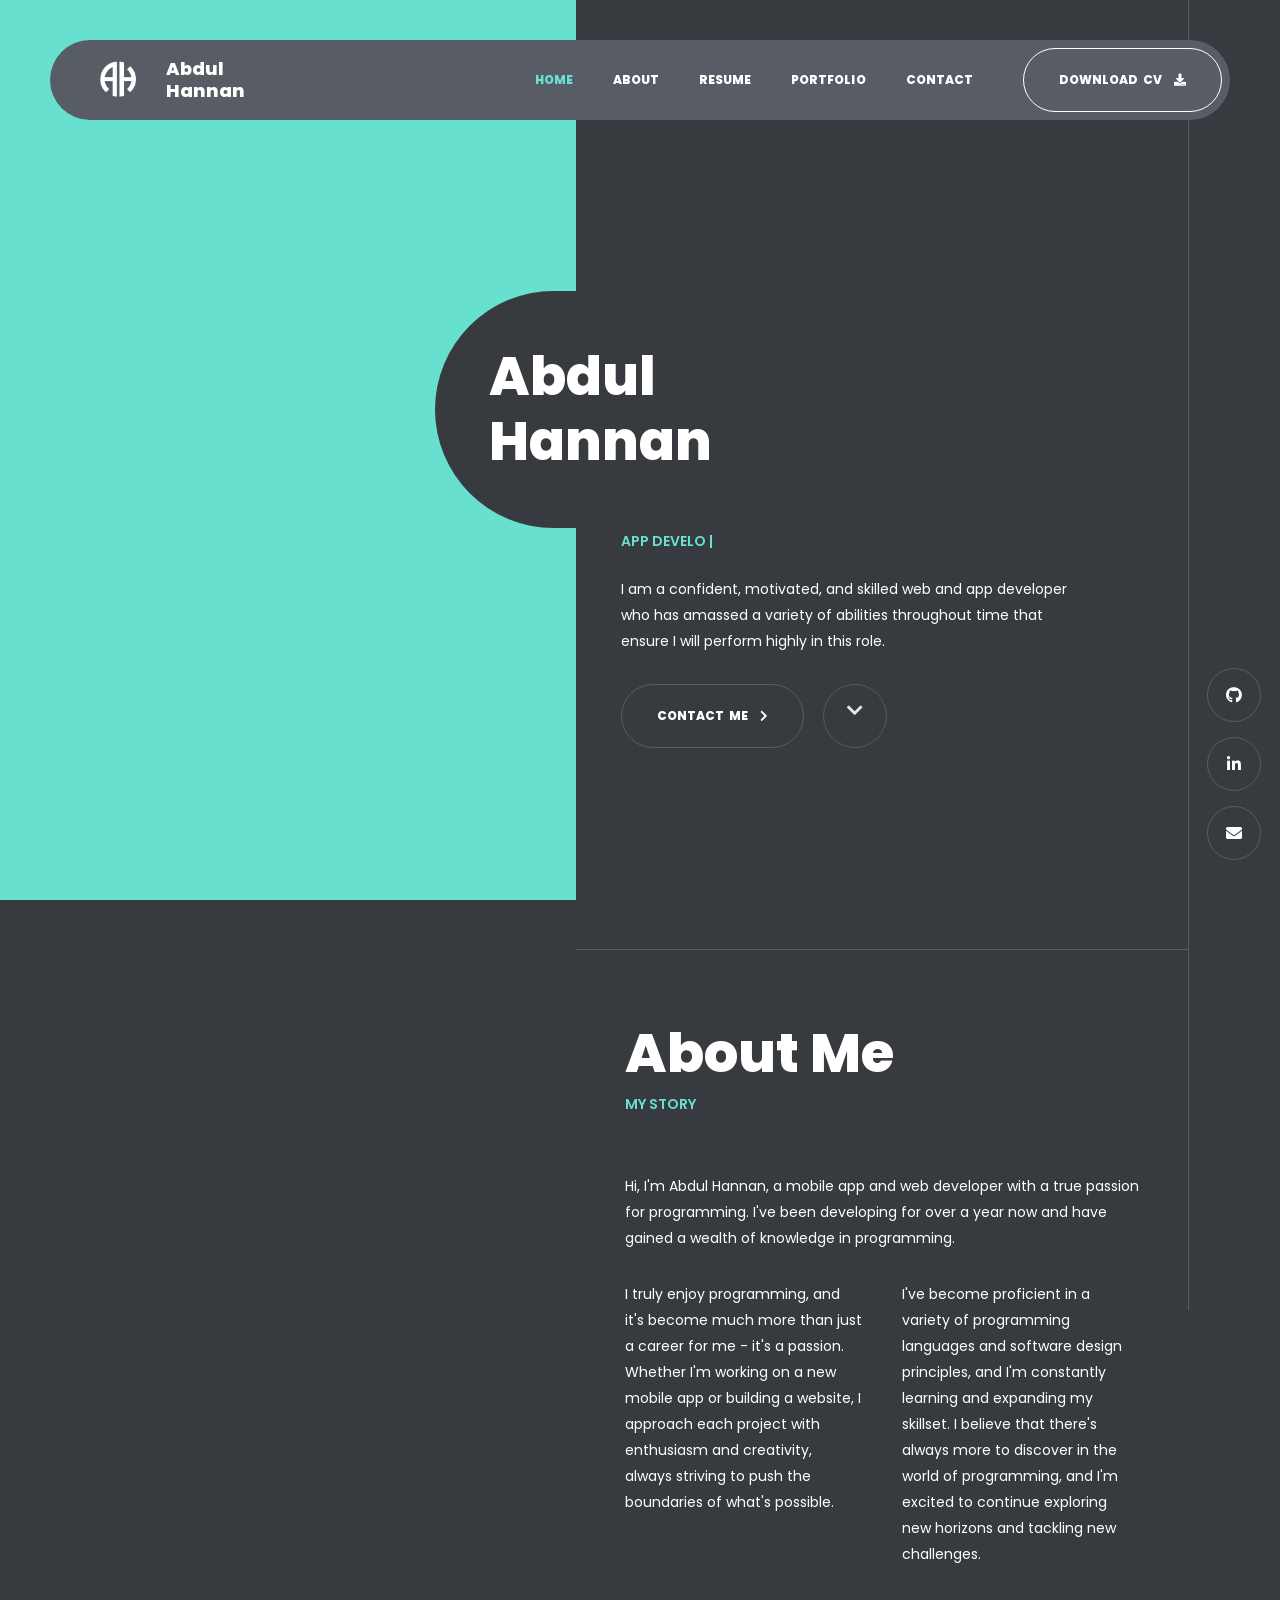
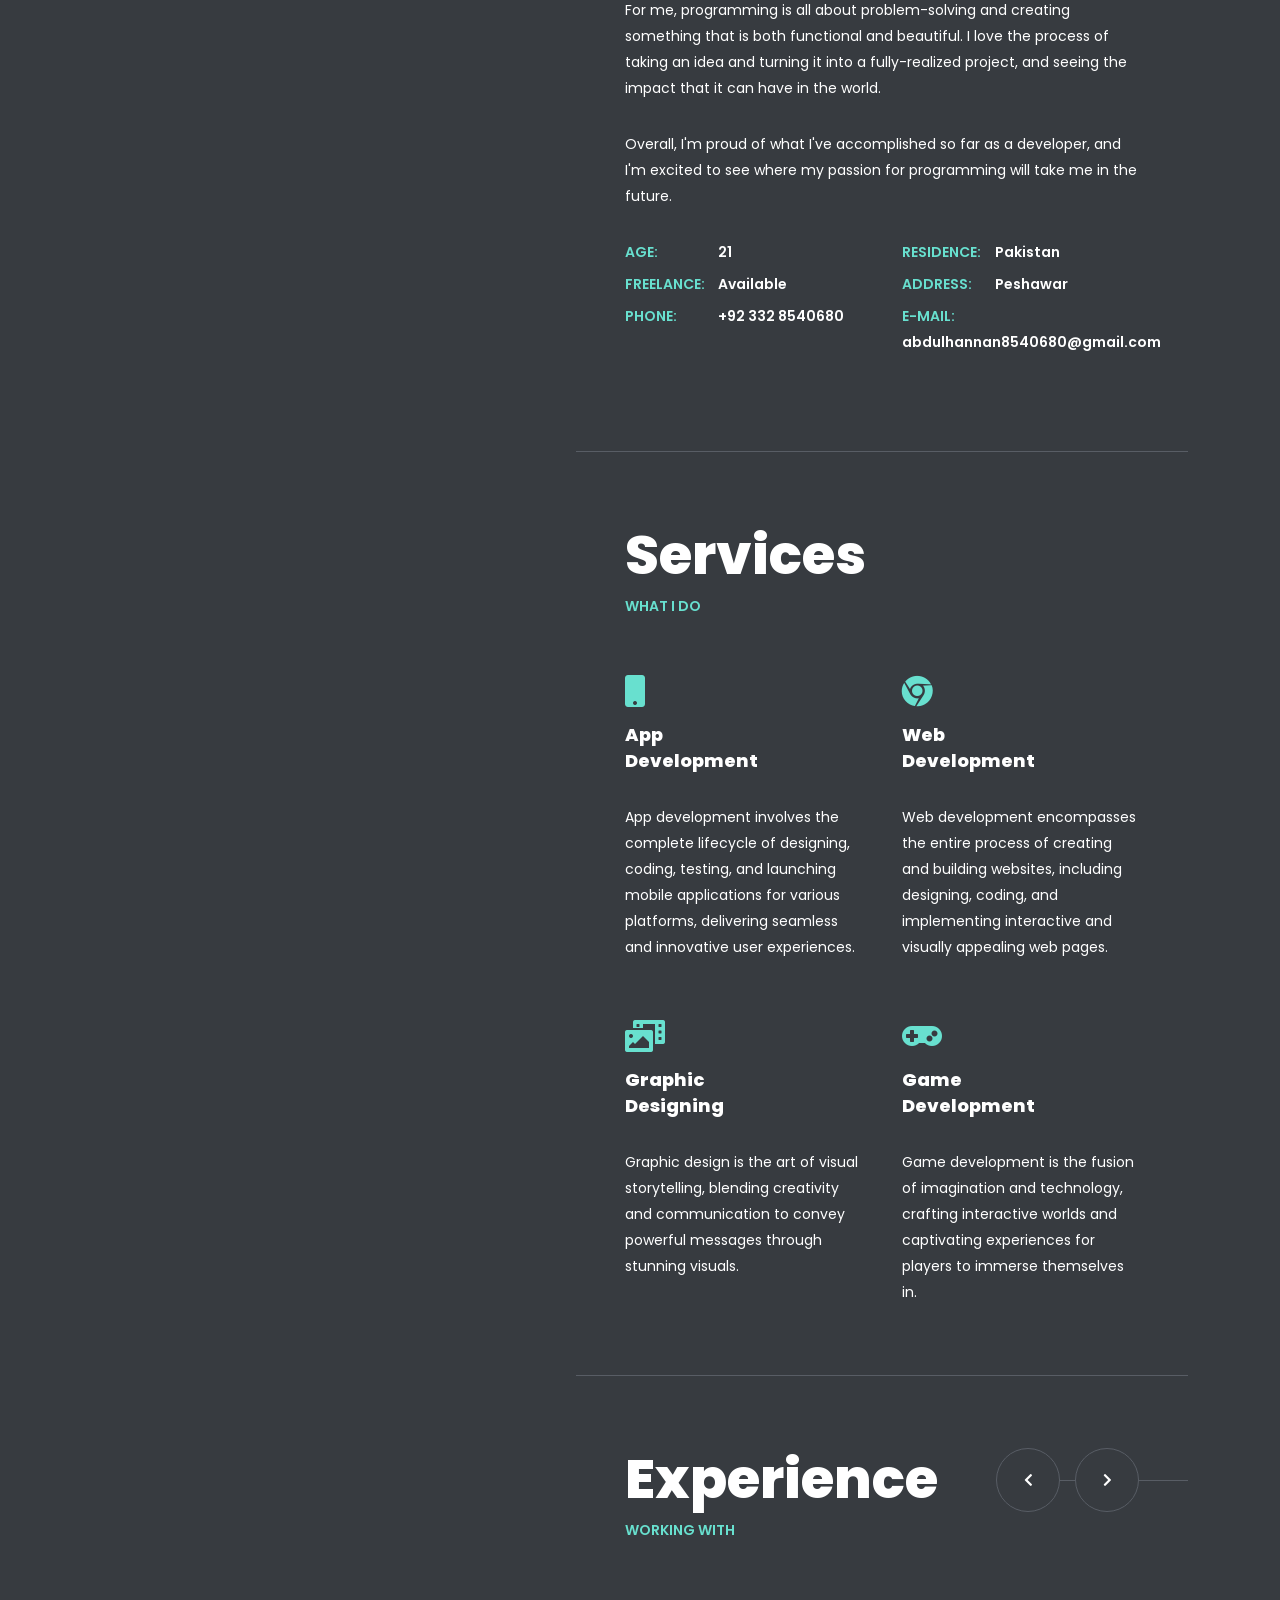
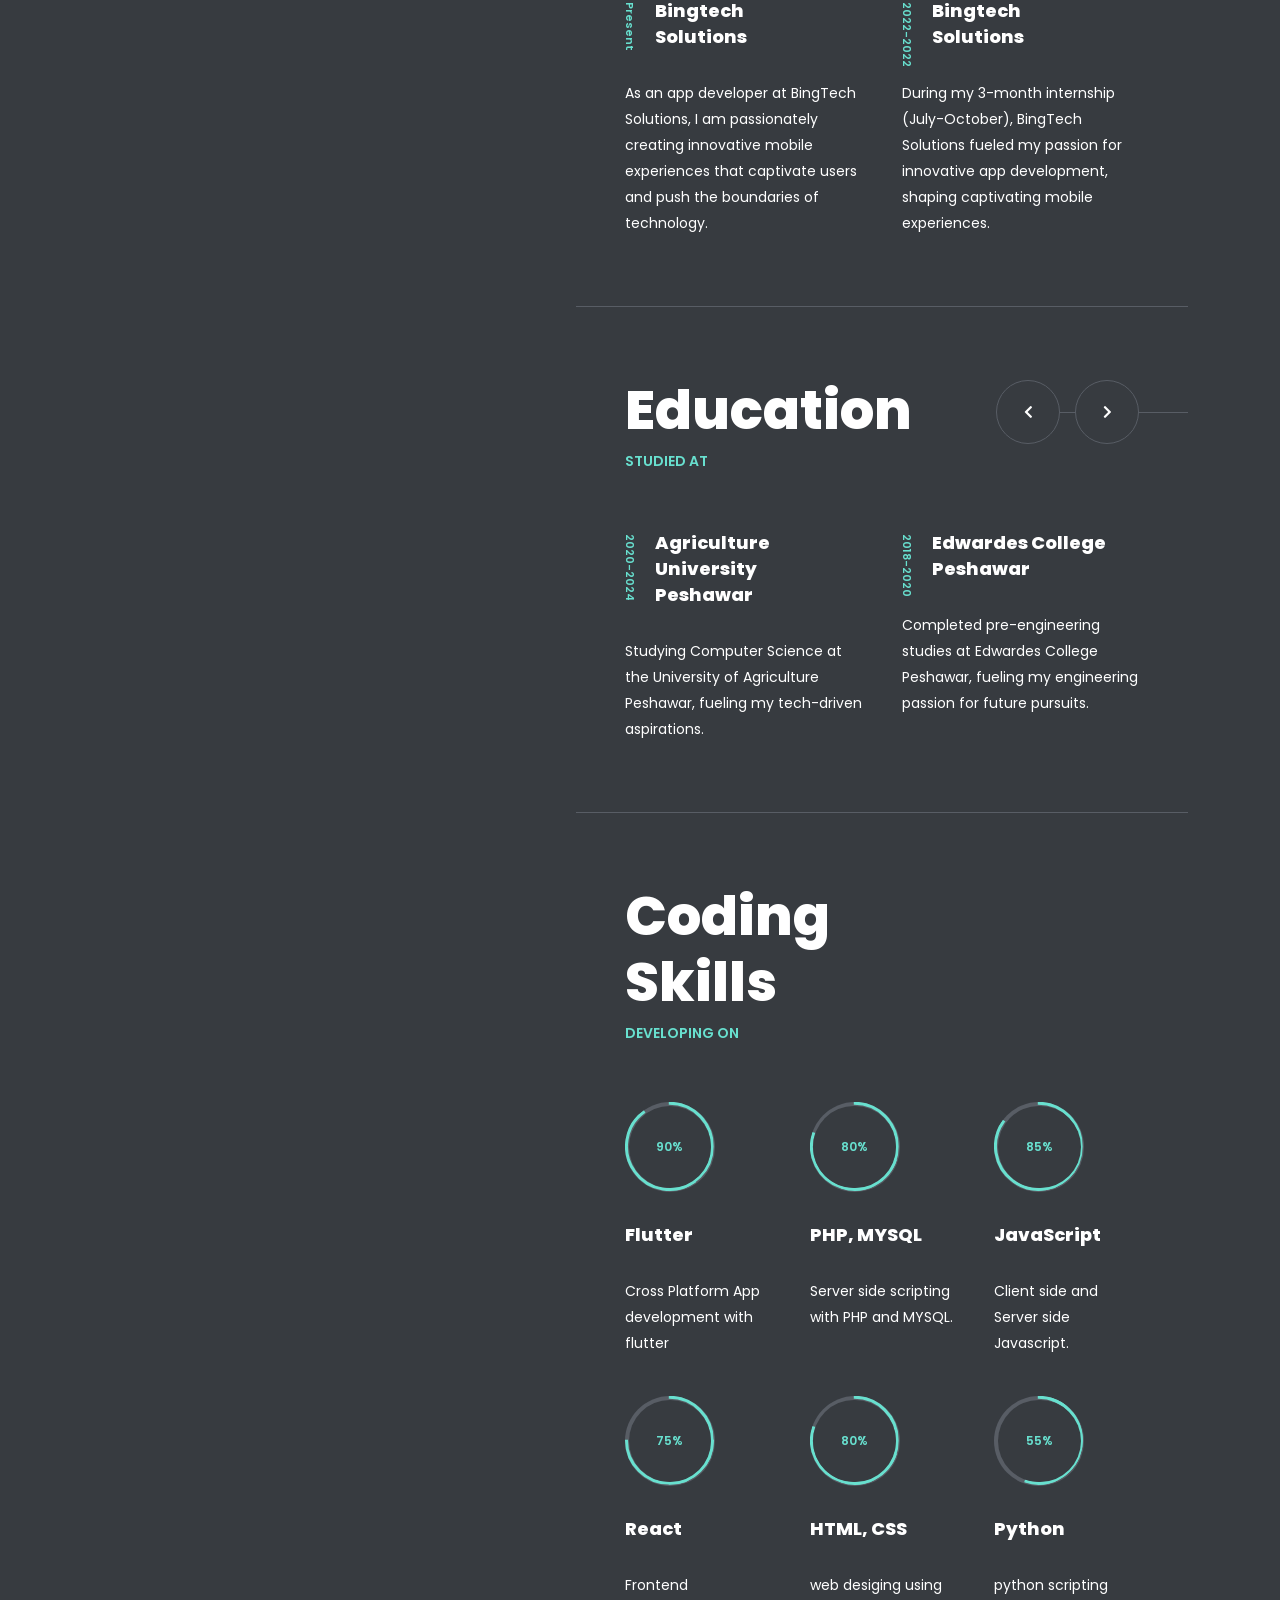
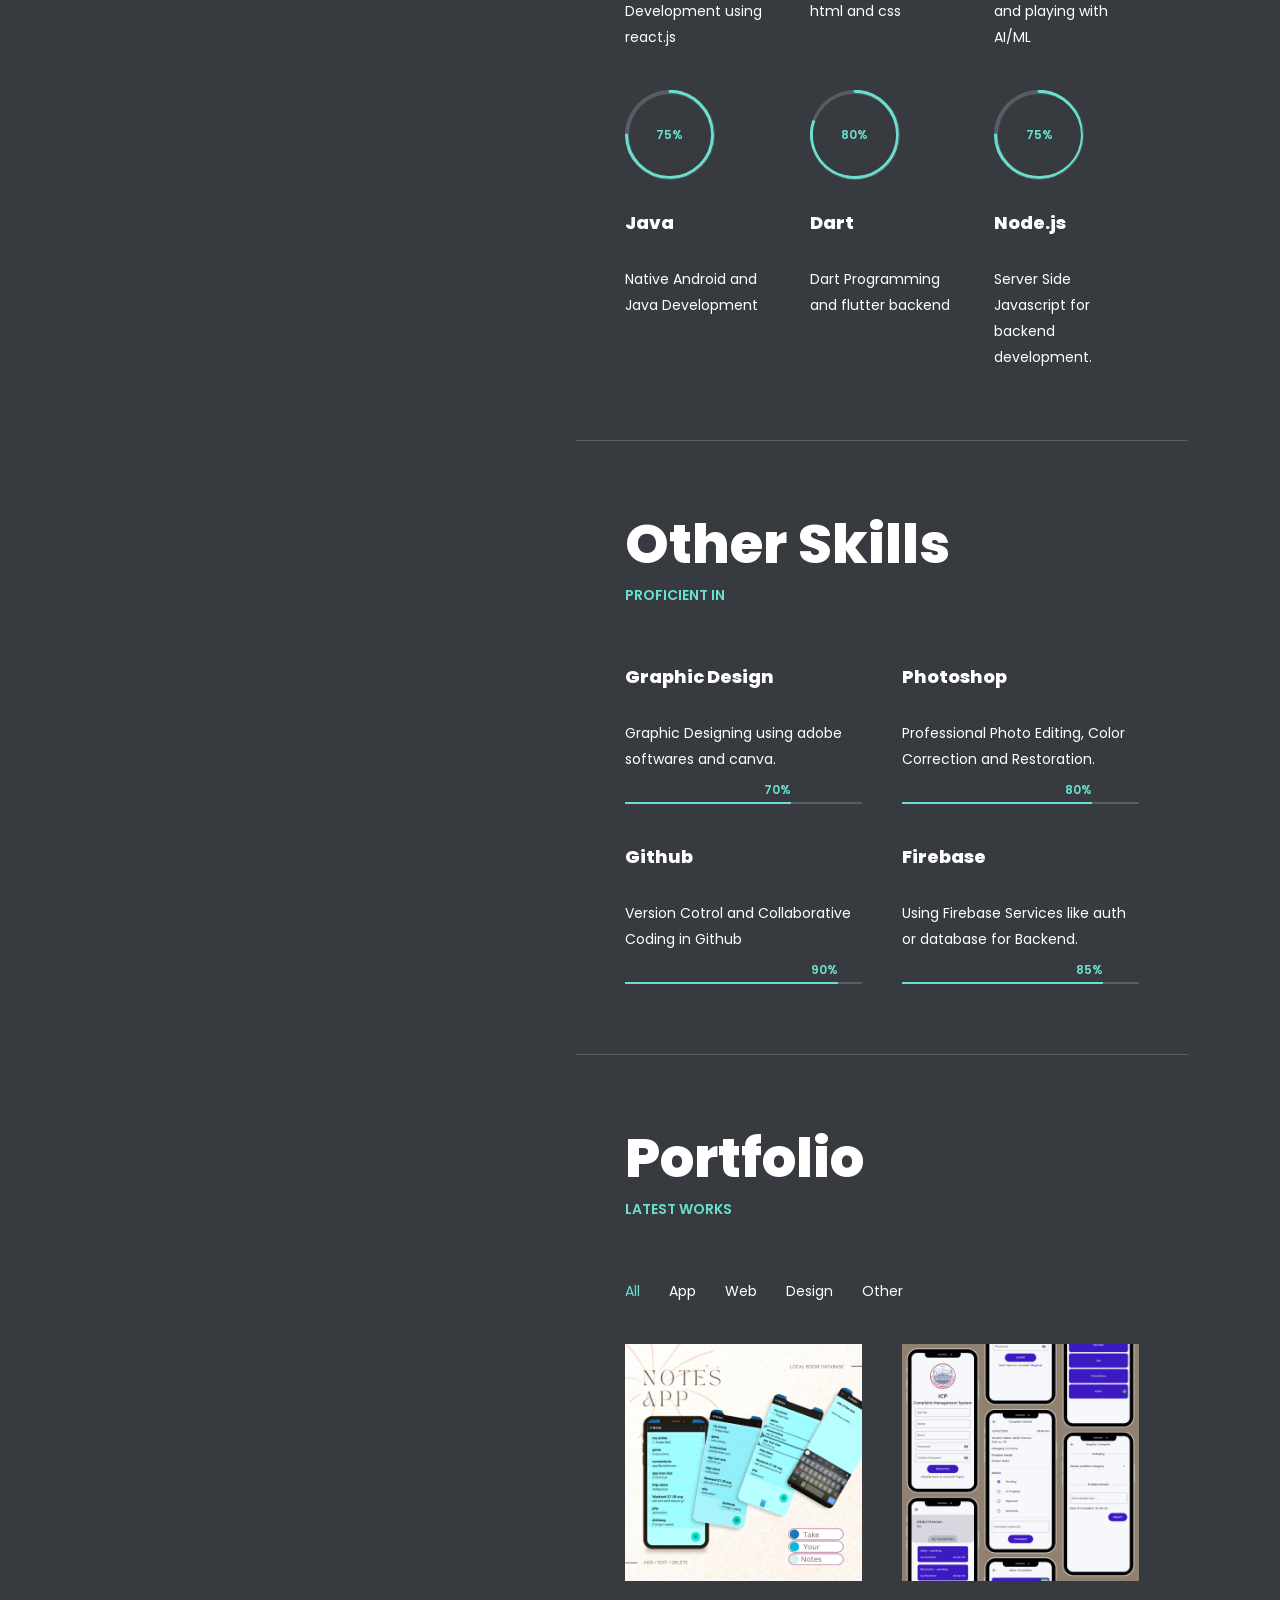
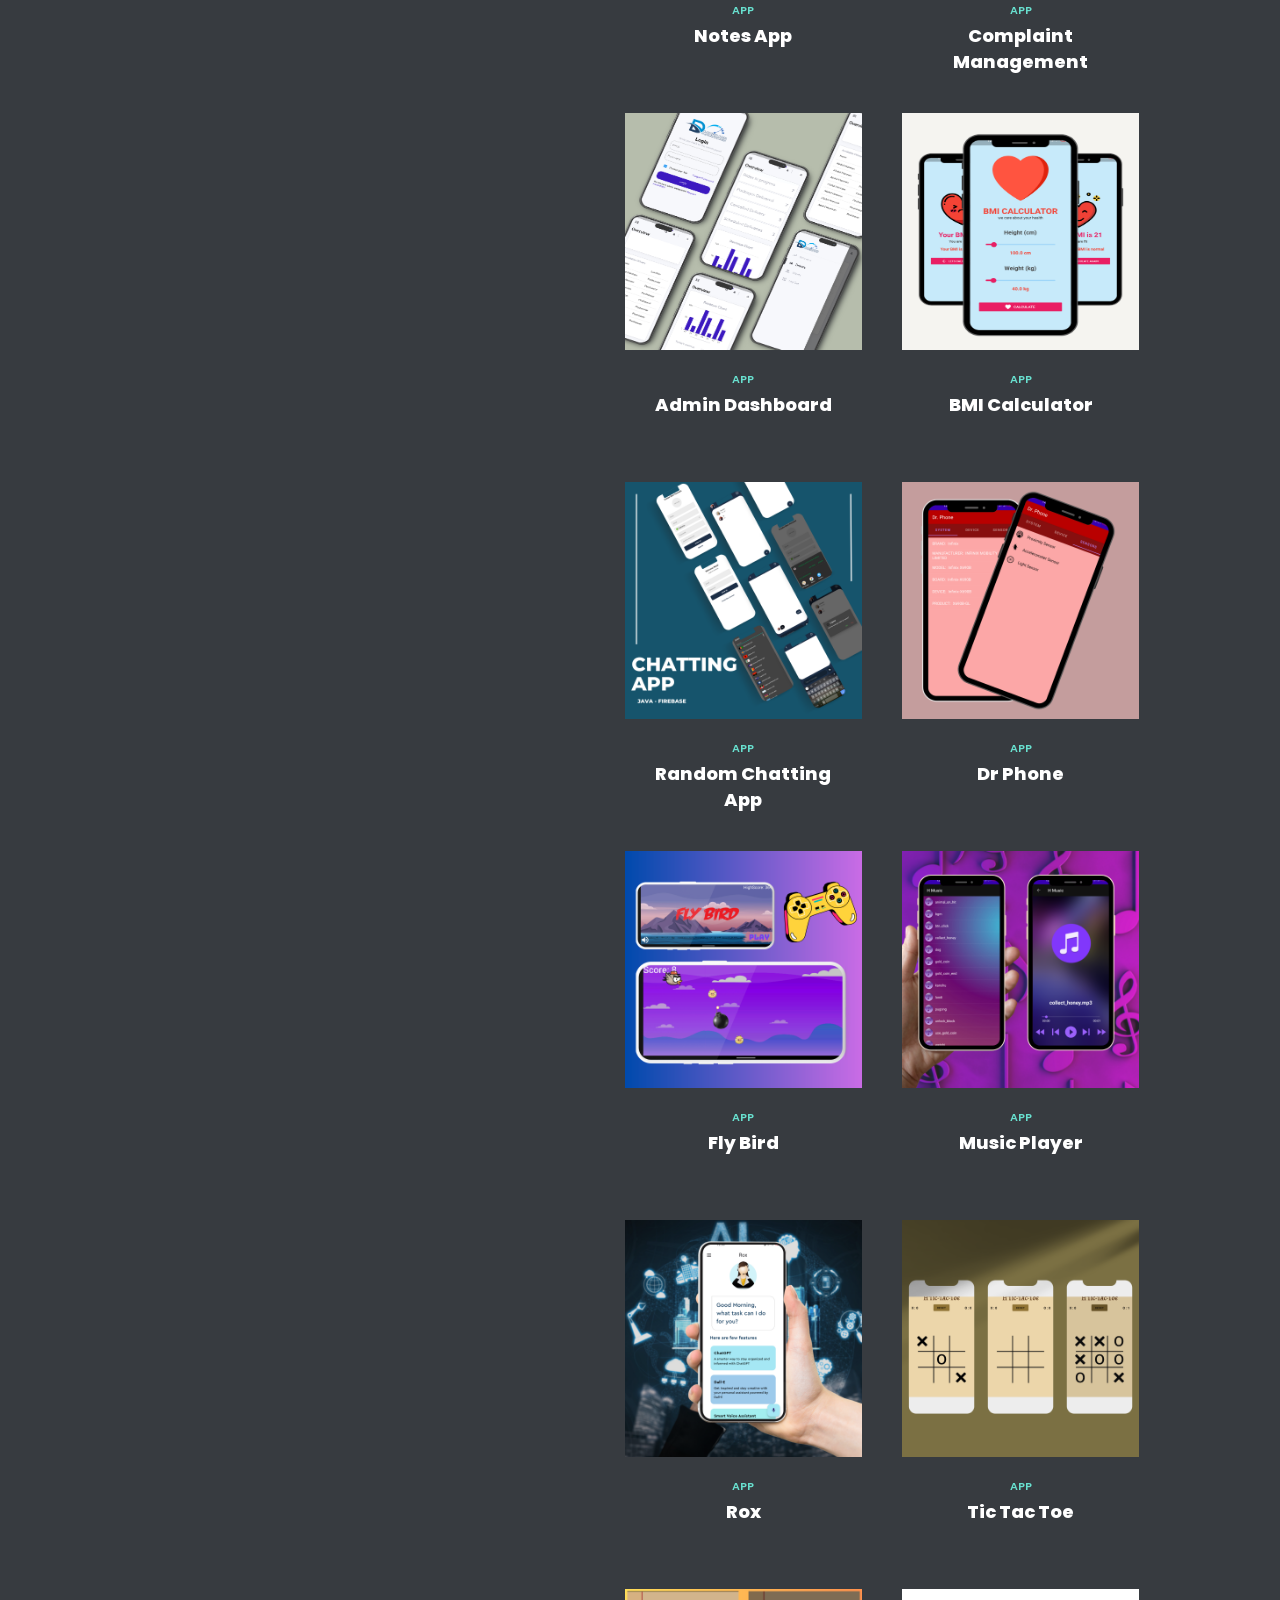
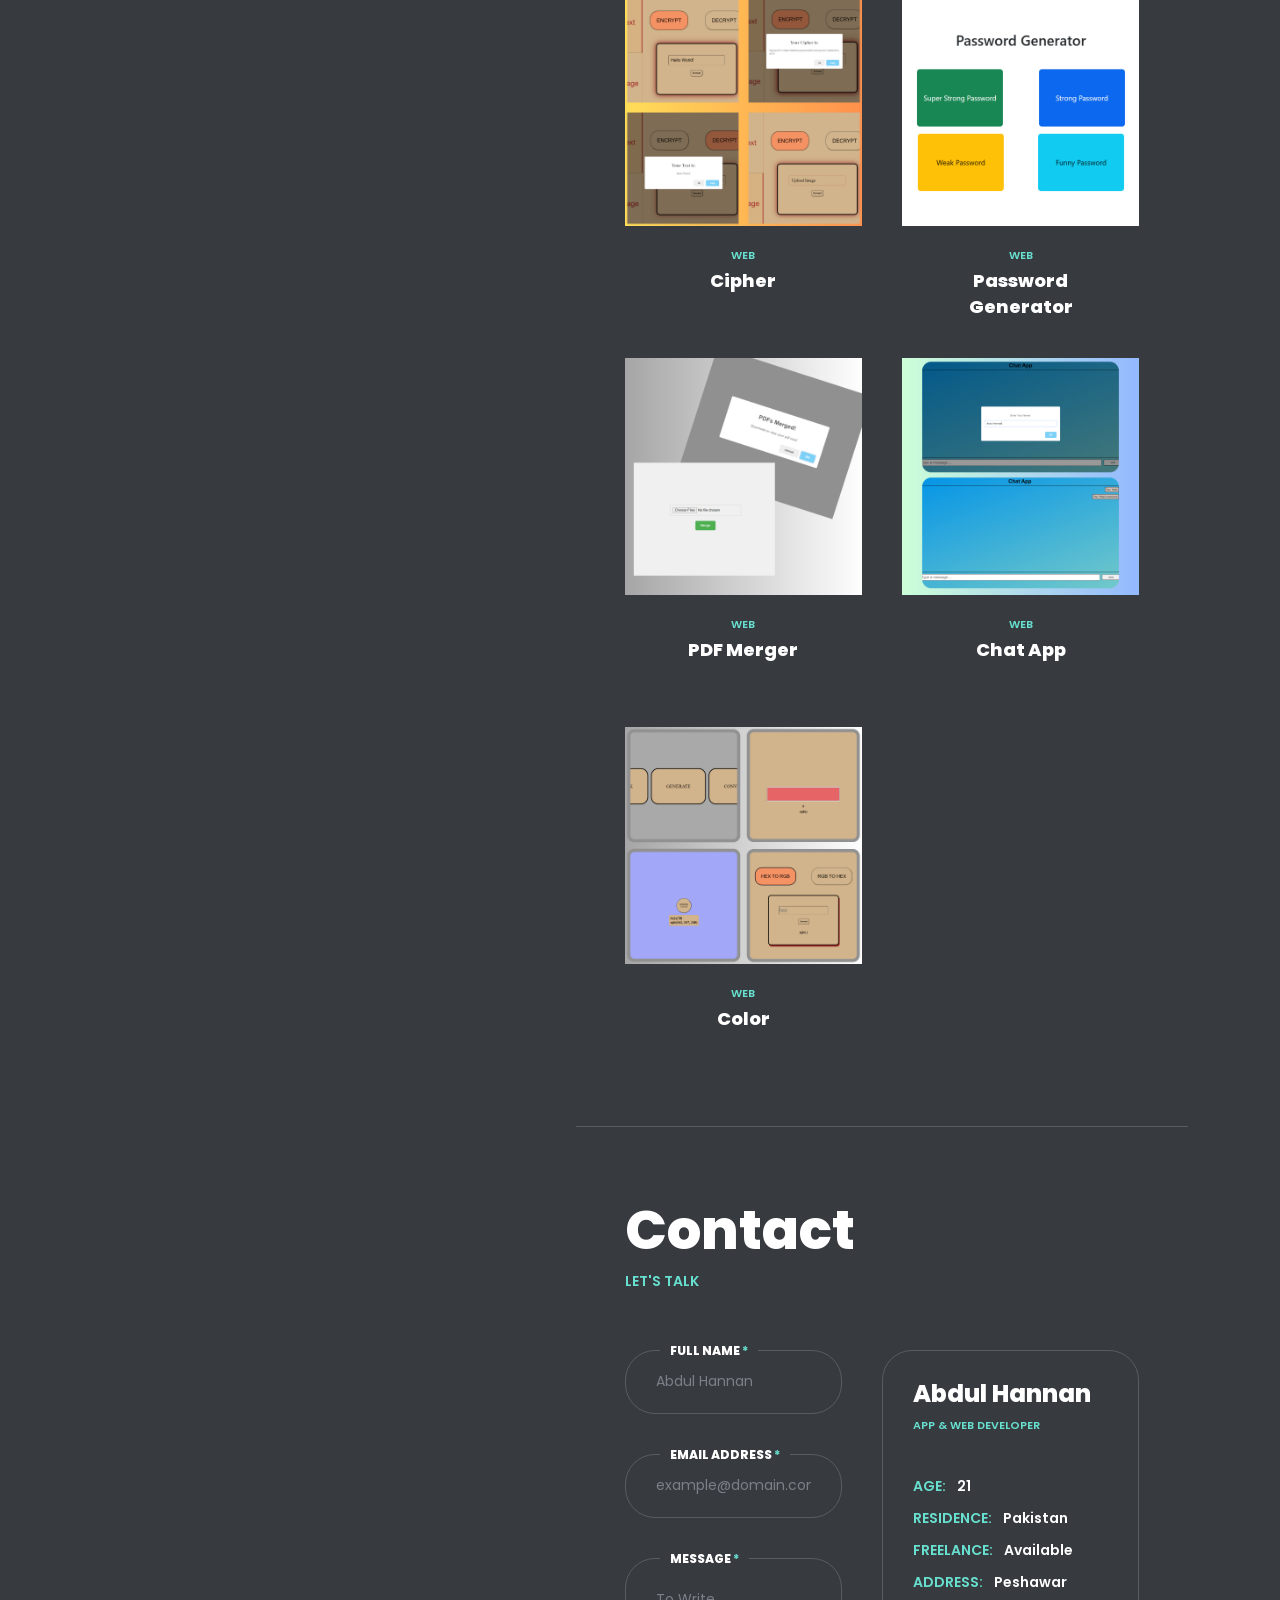
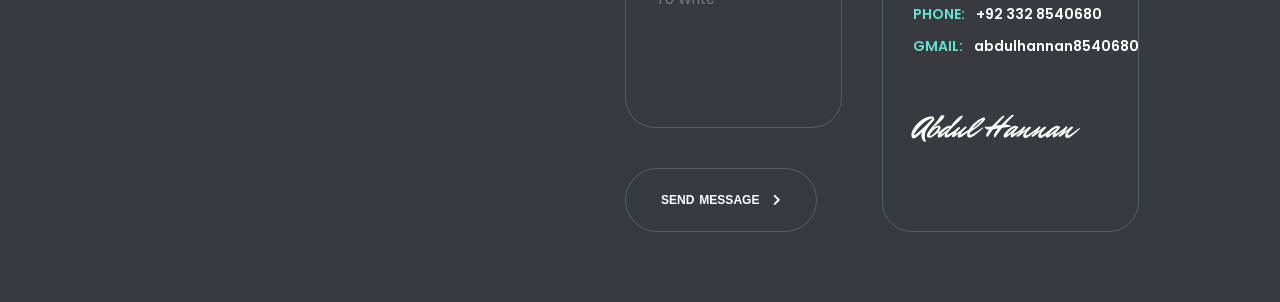
==== commit 53cc1128: "added web projects" ====
--- a/index.html
+++ b/index.html
@@ -661,43 +661,7 @@
 
 						<div id="projectsContainer"></div>
 
-						<!-- <div class="box-col f-app">
-							<div class="box-item">
-								<div class="image">
-									<a href="#popup-1" class="has-popup-media">
-										<img src="images/projects/app/notes_app.png" alt="" />
-										<span class="info">
-											<span class="centrize full-width">
-												<span class="vertical-center">
-													<i class="icon fas fa-mobile-alt"></i>
-												</span>
-											</span>
-										</span>
-									</a>
-								</div>
-								<div class="desc">
-									<div class="category">App</div>
-									<a href="#popup-1" class="name has-popup-media">Notes App</a>
-								</div>
-								<div id="popup-1" class="popup-box mfp-fade mfp-hide">
-									<div class="content">
-										<div class="image">
-											<img src="images/projects/app/notes_app.png" alt="">
-										</div>
-										<div class="desc">
-											<div class="category">App</div>
-											<h4>Notes App</h4>
-											<p>
-												Consul latine iudicabit eu vel. Cu has animal eruditi voluptatibus. Eu volumus explicari sed. Mel mutat vituperata
-												suscipiantur et, et fabellas explicari adipiscing quo, no mucius euismod vis. Cu vim quem quod cibo.
-											</p>
-										</div>
-									</div>
-								</div>
-							</div>
-						</div> -->
-
-						<div class="box-col f-web">
+						<!-- <div class="box-col f-web">
 							<div class="box-item">
 								<div class="image">
 									<a href="#popup-2" class="has-popup-media">
@@ -796,7 +760,7 @@
 									</div>
 								</div>
 							</div>
-						</div>
+						</div> -->
 
 					</div>
 
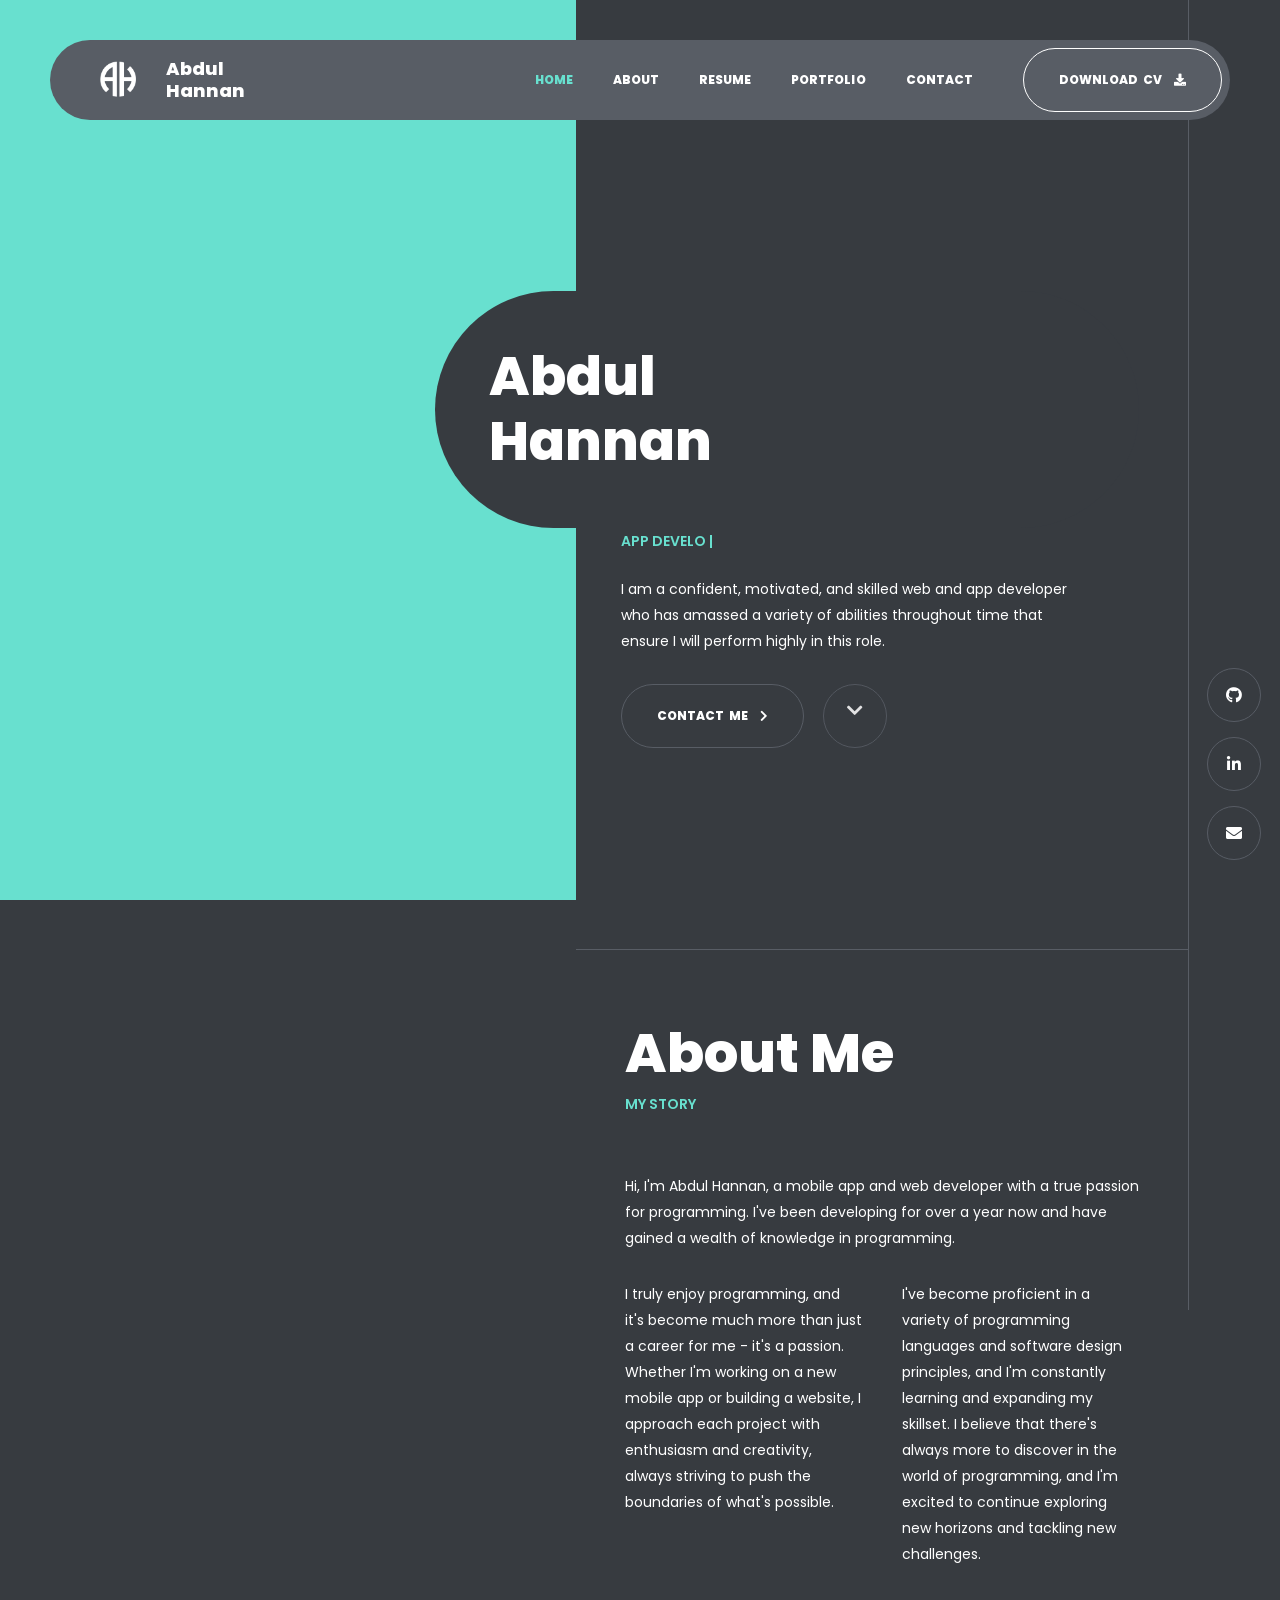
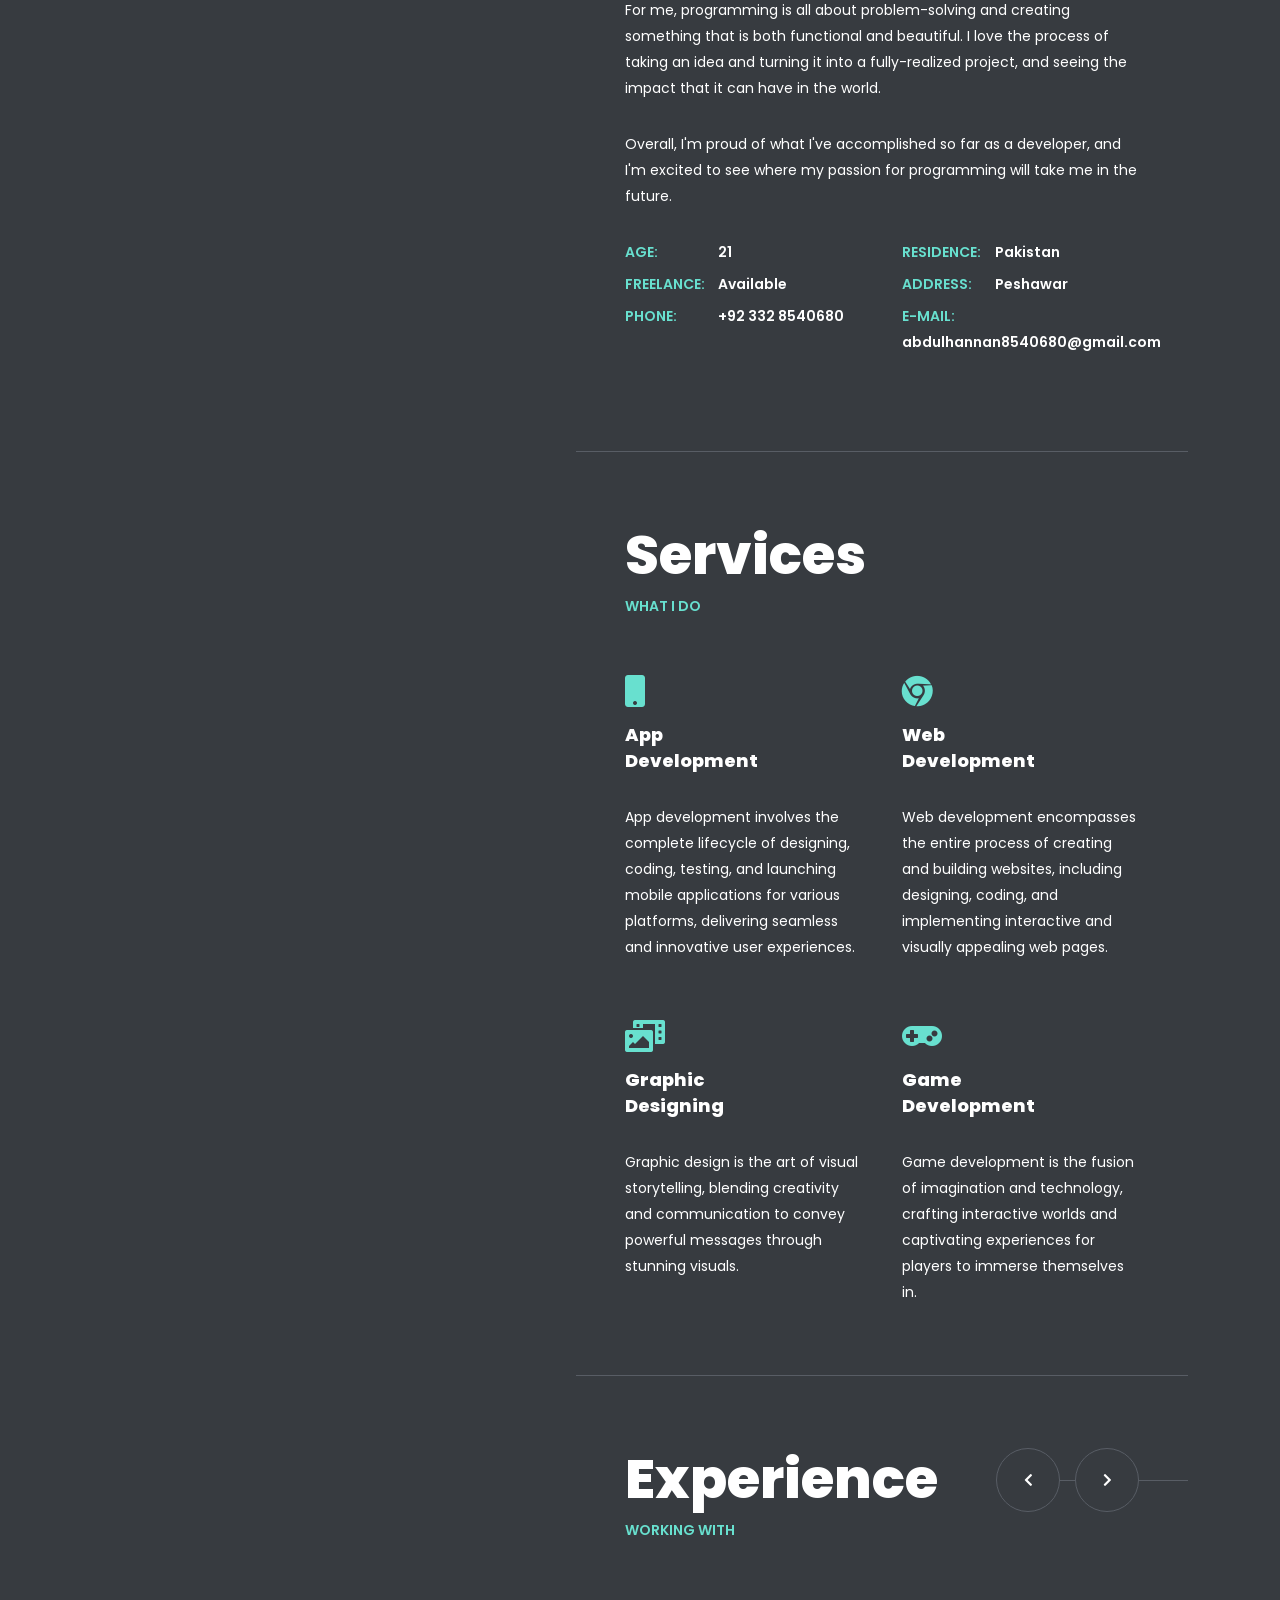
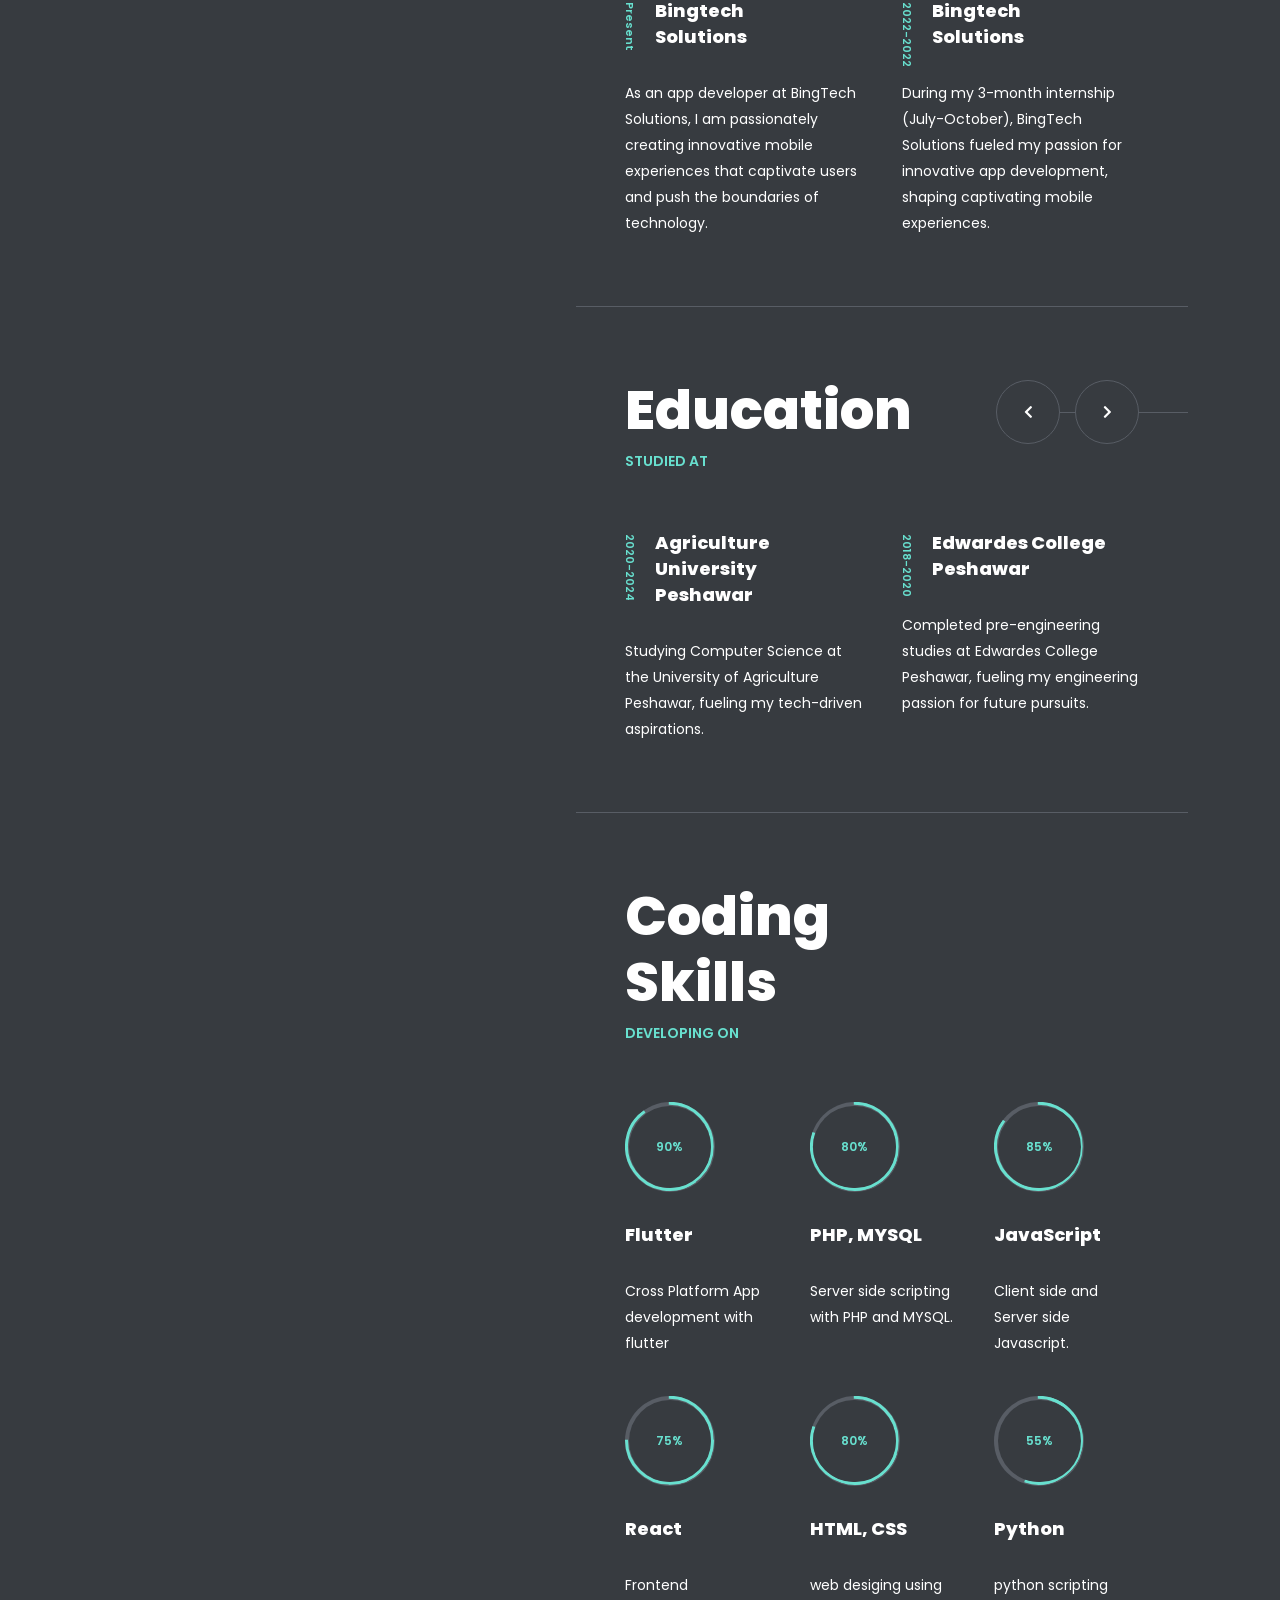
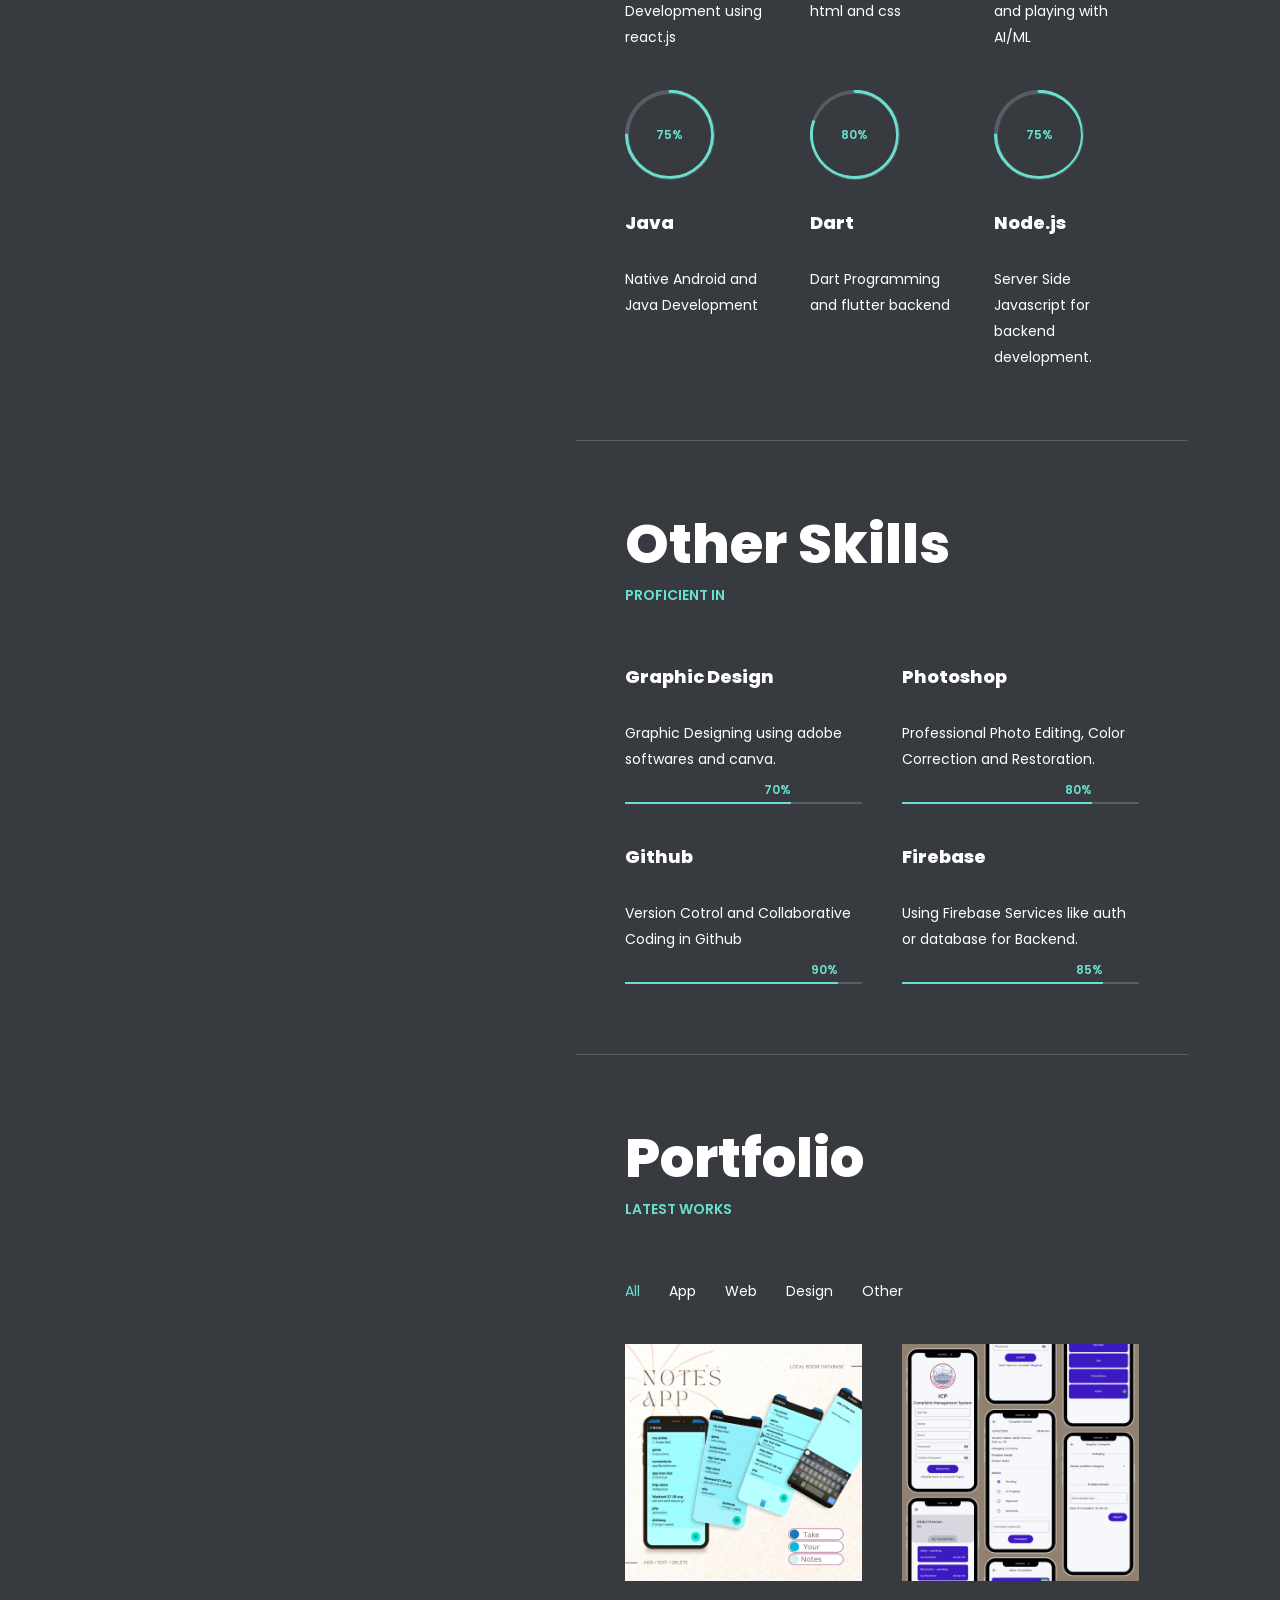
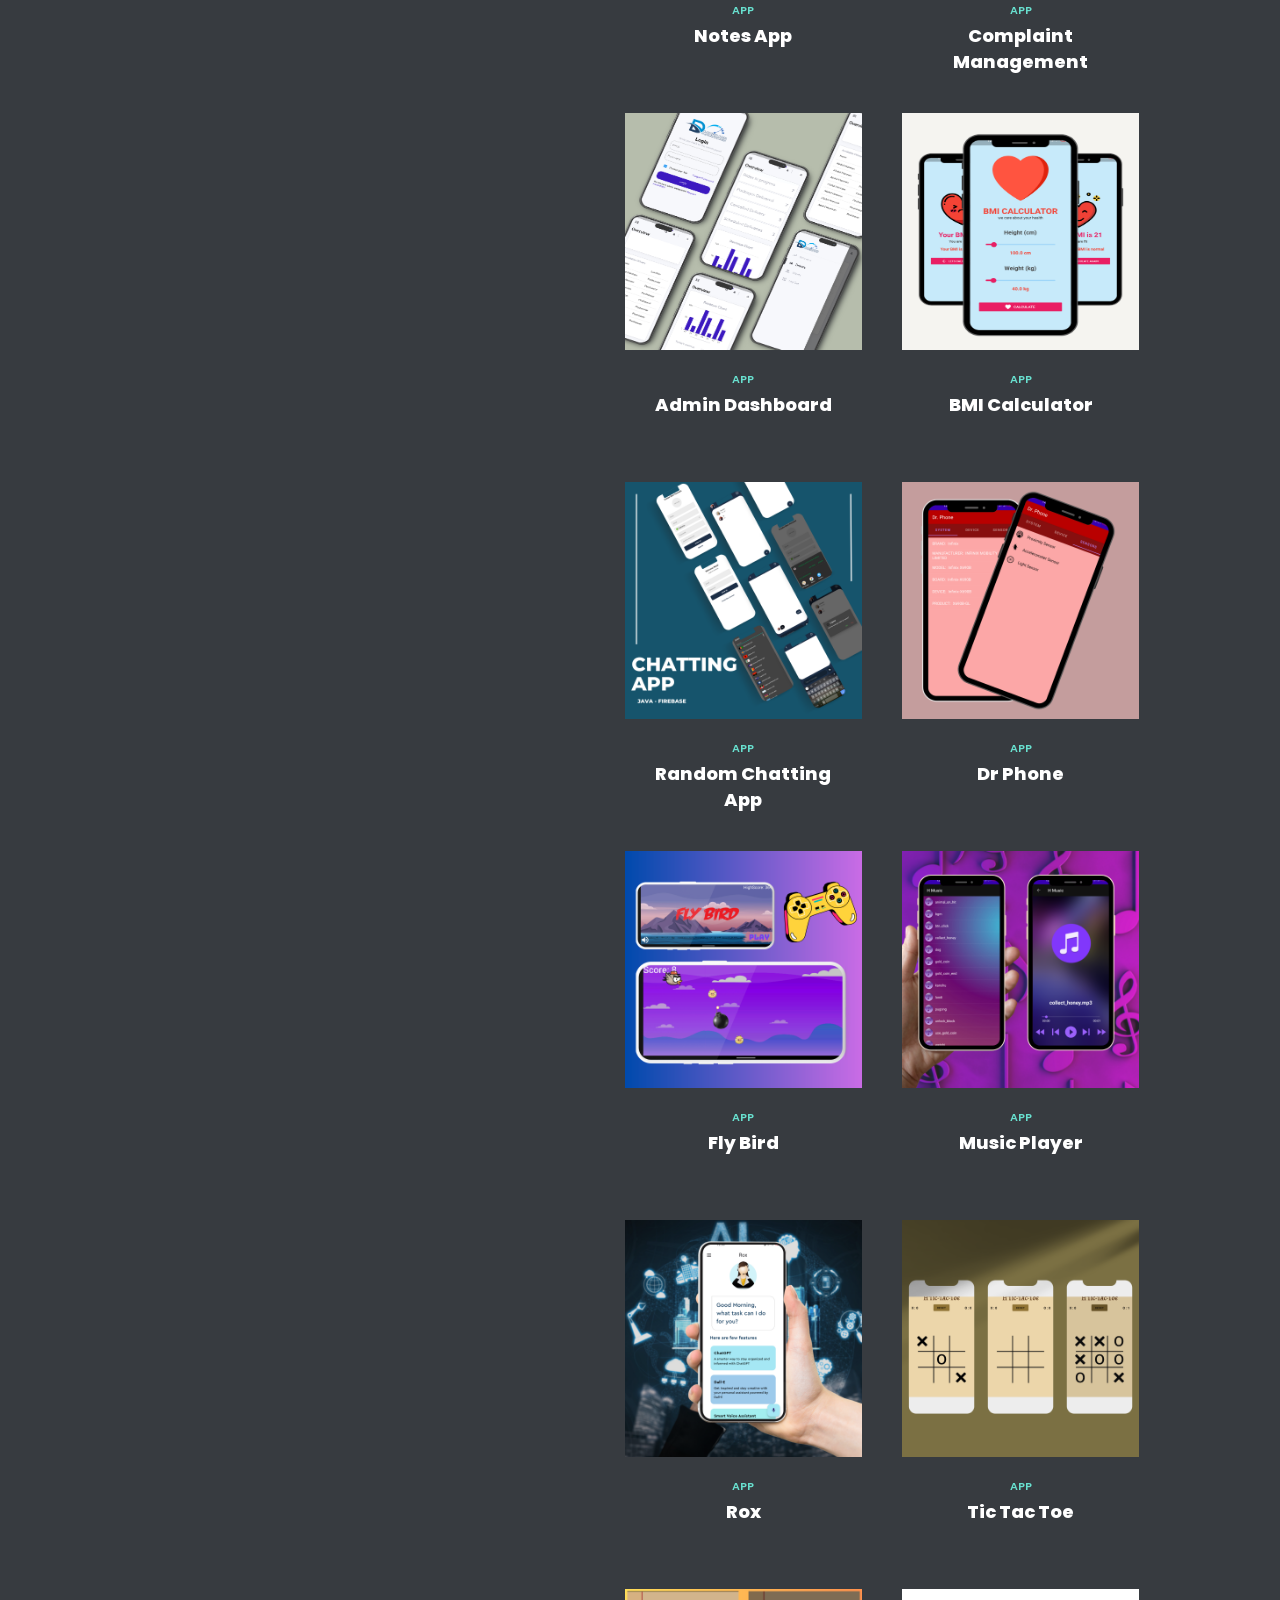
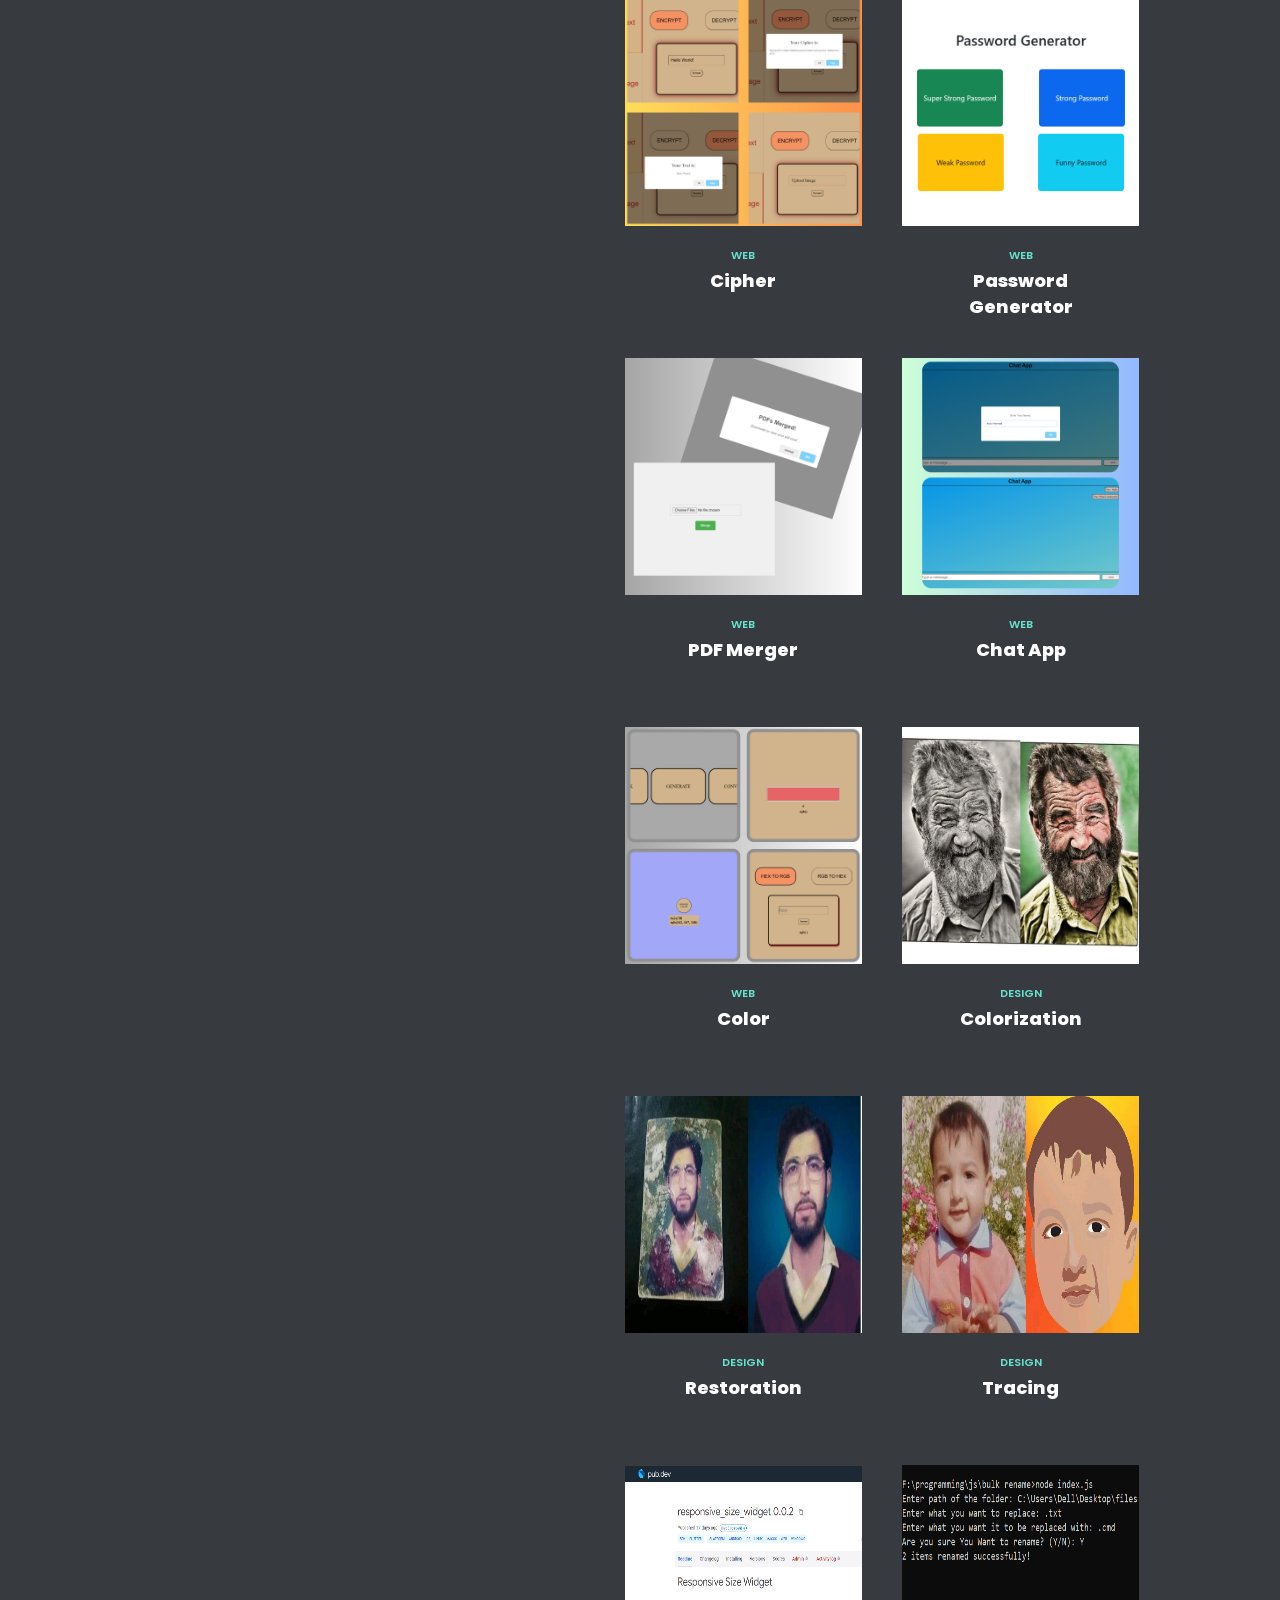
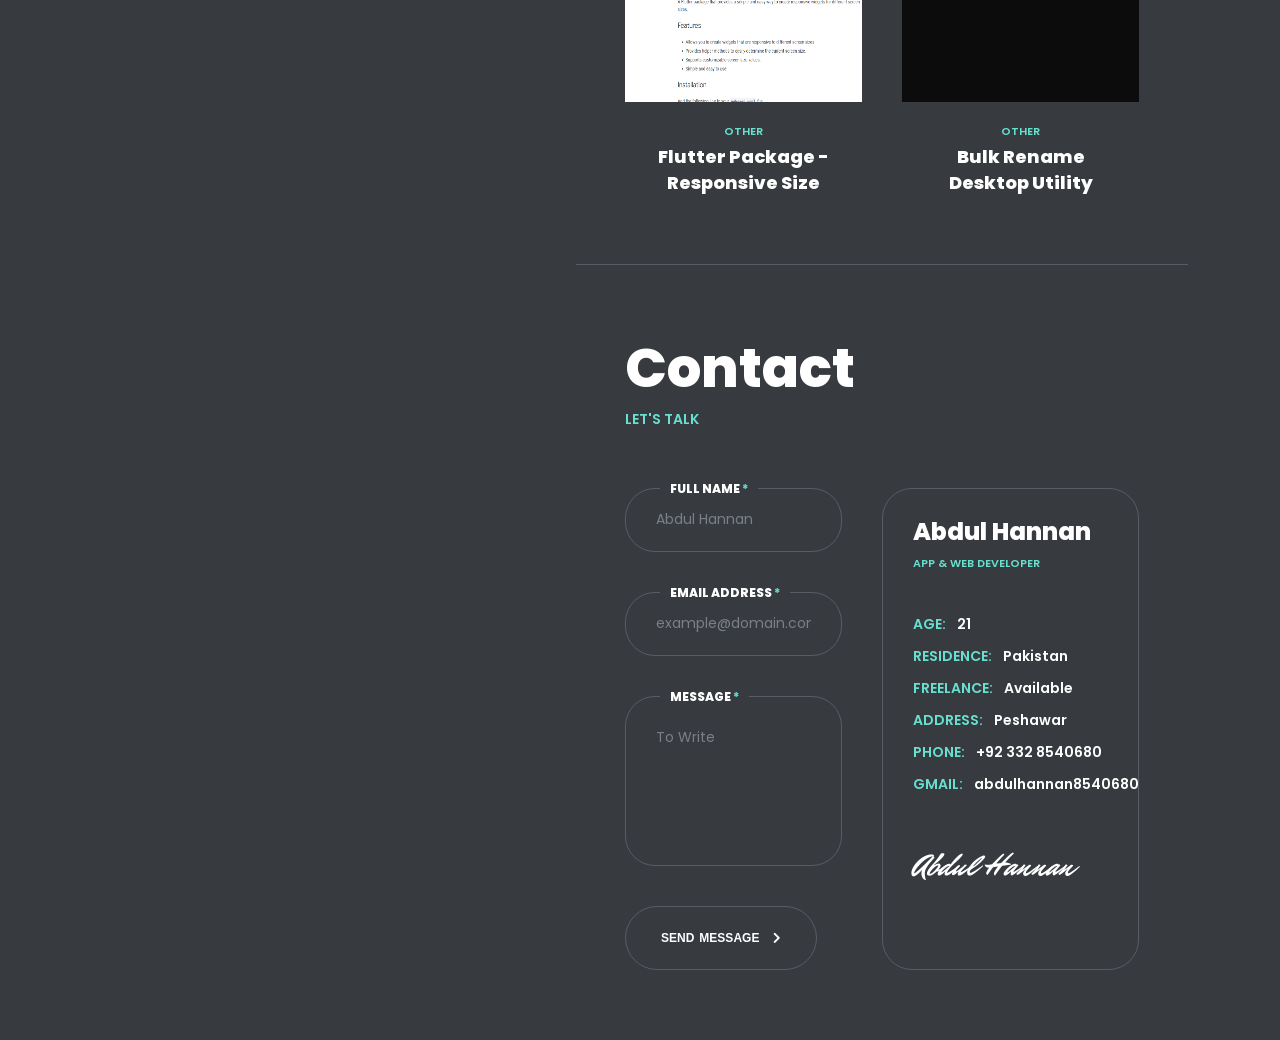
==== commit 04f3a3e1: "added all projects" ====
--- a/index.html
+++ b/index.html
@@ -661,107 +661,6 @@
 
 						<div id="projectsContainer"></div>
 
-						<!-- <div class="box-col f-web">
-							<div class="box-item">
-								<div class="image">
-									<a href="#popup-2" class="has-popup-media">
-										<img src="images/works/work8.jpg" alt="" />
-										<span class="info">
-											<span class="centrize full-width">
-												<span class="vertical-center">
-													<i class="icon fab fa-chrome"></i>
-												</span>
-											</span>
-										</span>
-									</a>
-								</div>
-								<div class="desc">
-									<div class="category">Web</div>
-									<a href="#popup-2" class="name has-popup-media">Yellow and Blue Striped</a>
-								</div>
-								<div id="popup-2" class="popup-box mfp-fade mfp-hide">
-									<div class="content">
-										<div class="image">
-											<img src="images/works/work8.jpg" alt="">
-										</div>
-										<div class="desc">
-											<div class="category">Web</div>
-											<h4>Yellow and Blue Striped</h4>
-											<p>
-												Consul latine iudicabit eu vel. Cu has animal eruditi voluptatibus. Eu volumus explicari sed. Mel mutat vituperata
-												suscipiantur et, et fabellas explicari adipiscing quo, no mucius euismod vis. Cu vim quem quod cibo.
-											</p>
-											<a href="#" class="btn">
-												<span class="animated-button"><span>View Project</span></span>
-												<i class="icon fas fa-chevron-right"></i>
-											</a>
-										</div>
-									</div>
-								</div>
-							</div>
-						</div>
-
-						<div class="box-col f-design">
-							<div class="box-item">
-								<div class="image">
-									<a href="images/works/work7.jpg" class="has-popup-image">
-										<img src="images/works/work7.jpg" alt="" />
-										<span class="info">
-											<span class="centrize full-width">
-												<span class="vertical-center">
-													<i class="icon fas fa-image"></i>
-												</span>
-											</span>
-										</span>
-									</a>
-								</div>
-								<div class="desc">
-									<div class="category">Design</div>
-									<a href="images/works/work7.jpg" class="name has-popup-image">White Rose Photo</a>
-								</div>
-							</div>
-						</div>
-
-						<div class="box-col f-other">
-							<div class="box-item">
-								<div class="image">
-									<a href="#popup-3" class="has-popup-media">
-										<img src="images/works/work8.jpg" alt="" />
-										<span class="info">
-											<span class="centrize full-width">
-												<span class="vertical-center">
-													<i class="icon fas fa-plus"></i>
-												</span>
-											</span>
-										</span>
-									</a>
-								</div>
-								<div class="desc">
-									<div class="category">Other</div>
-									<a href="#popup-3" class="name has-popup-media">Yellow and Blue Striped</a>
-								</div>
-								<div id="popup-3" class="popup-box mfp-fade mfp-hide">
-									<div class="content">
-										<div class="image">
-											<img src="images/works/work8.jpg" alt="">
-										</div>
-										<div class="desc">
-											<div class="category">Others</div>
-											<h4>Yellow and Blue Striped</h4>
-											<p>
-												Consul latine iudicabit eu vel. Cu has animal eruditi voluptatibus. Eu volumus explicari sed. Mel mutat vituperata
-												suscipiantur et, et fabellas explicari adipiscing quo, no mucius euismod vis. Cu vim quem quod cibo.
-											</p>
-											<a href="#" class="btn">
-												<span class="animated-button"><span>View Project</span></span>
-												<i class="icon fas fa-chevron-right"></i>
-											</a>
-										</div>
-									</div>
-								</div>
-							</div>
-						</div> -->
-
 					</div>
 
 					<div class="clear"></div>
